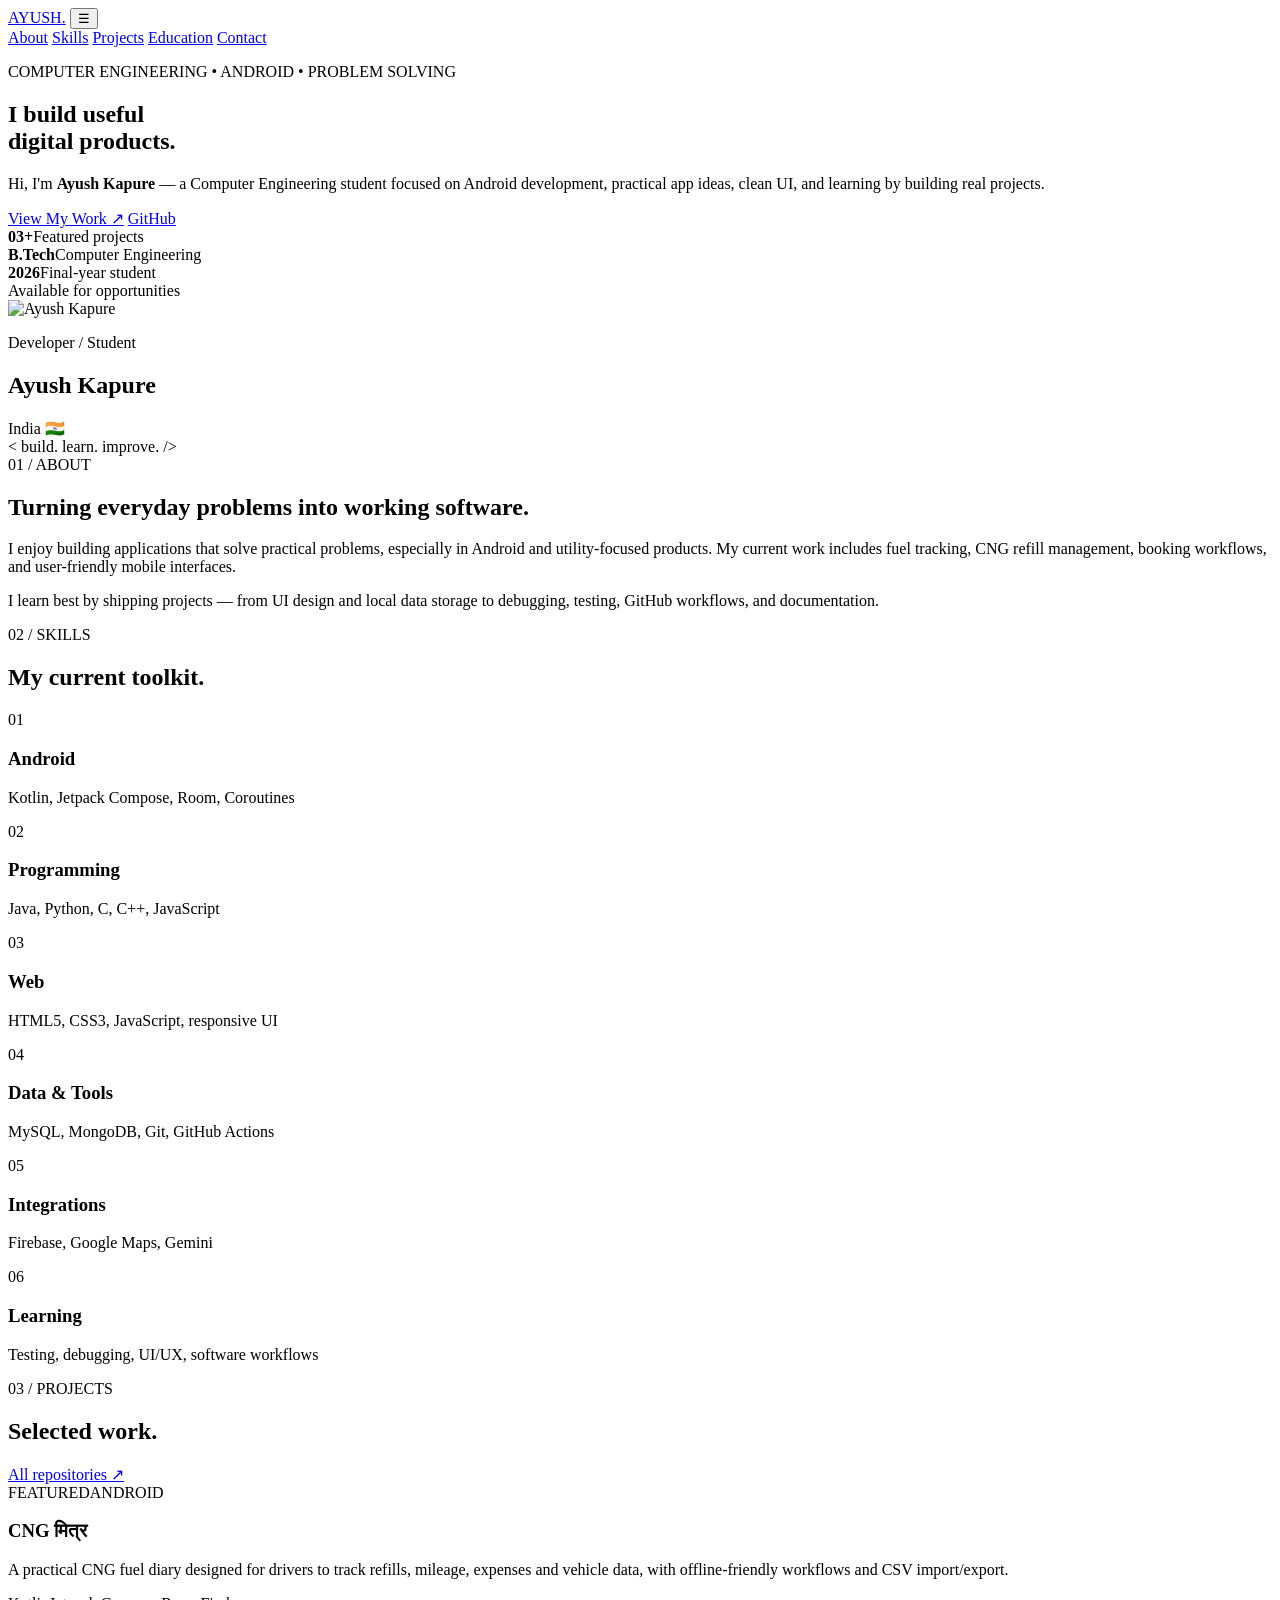
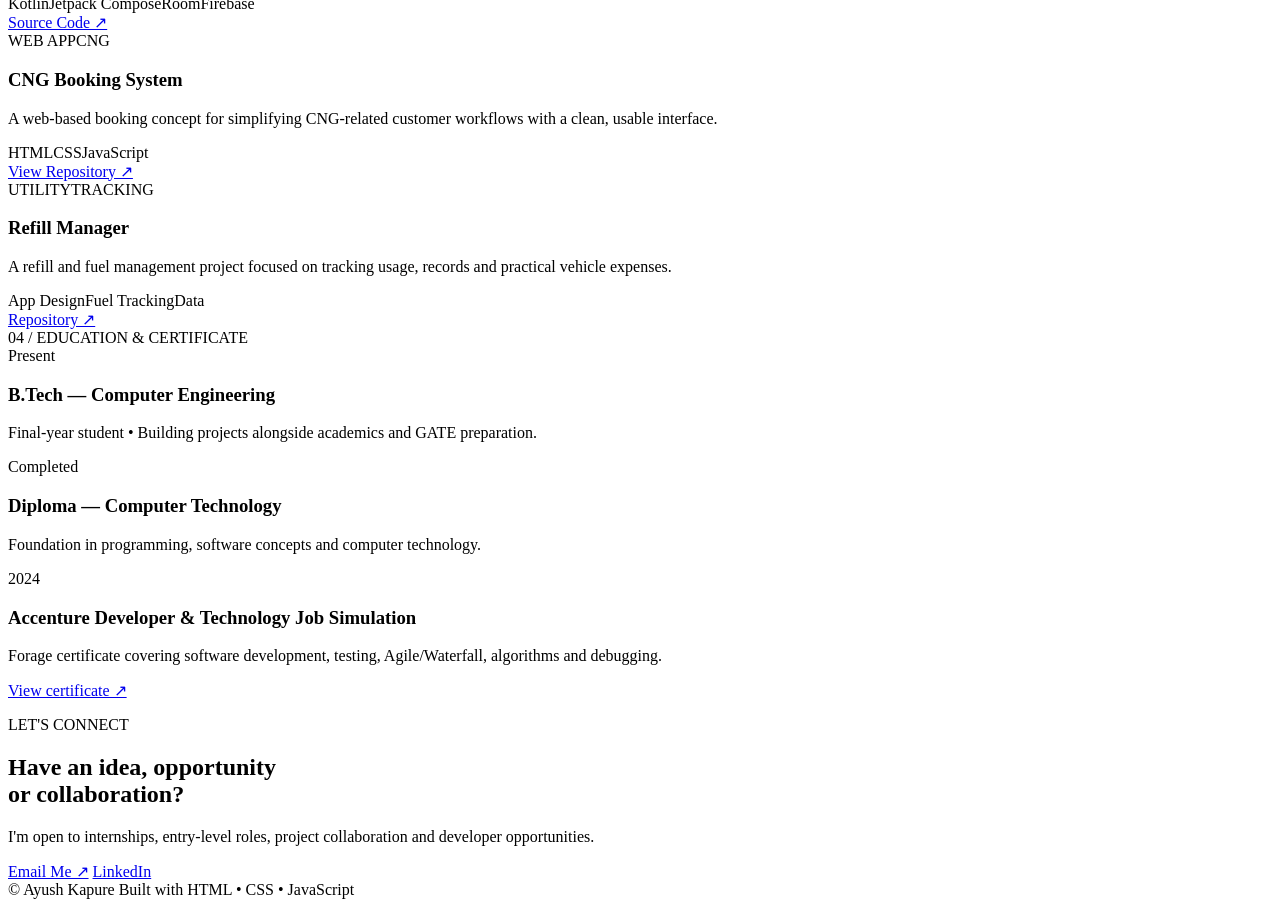
==== index.html @ d17dfb1e "Add portfolio homepage" ====
<!DOCTYPE html>
<html lang="en">
<head>
  <meta charset="UTF-8" />
  <meta name="viewport" content="width=device-width, initial-scale=1.0" />
  <meta name="description" content="Ayush Kapure — Computer Engineering student and Android developer building practical apps." />
  <title>Ayush Kapure | Developer Portfolio</title>
  <link rel="preconnect" href="https://fonts.googleapis.com">
  <link rel="preconnect" href="https://fonts.gstatic.com" crossorigin>
  <link href="https://fonts.googleapis.com/css2?family=Inter:wght@400;500;600;700;800&family=Space+Grotesk:wght@500;600;700&display=swap" rel="stylesheet">
  <link rel="stylesheet" href="style.css" />
</head>
<body>
  <div class="cursor-glow"></div>
  <div class="noise"></div>

  <header class="nav-wrap">
    <nav class="nav container">
      <a class="brand" href="#home">AYUSH<span>.</span></a>
      <button class="menu-btn" aria-label="Toggle menu">☰</button>
      <div class="nav-links">
        <a href="#about">About</a>
        <a href="#skills">Skills</a>
        <a href="#projects">Projects</a>
        <a href="#education">Education</a>
        <a href="#contact" class="nav-cta">Contact</a>
      </div>
    </nav>
  </header>

  <main>
    <section id="home" class="hero container">
      <div class="hero-copy reveal">
        <p class="eyebrow">COMPUTER ENGINEERING • ANDROID • PROBLEM SOLVING</p>
        <h1>I build useful<br><span>digital products.</span></h1>
        <p class="hero-text">
          Hi, I'm <strong>Ayush Kapure</strong> — a Computer Engineering student focused on Android development,
          practical app ideas, clean UI, and learning by building real projects.
        </p>
        <div class="hero-actions">
          <a href="#projects" class="btn primary">View My Work ↗</a>
          <a href="https://github.com/ayushkapure26" target="_blank" class="btn ghost">GitHub</a>
        </div>
        <div class="hero-stats">
          <div><strong>03+</strong><span>Featured projects</span></div>
          <div><strong>B.Tech</strong><span>Computer Engineering</span></div>
          <div><strong>2026</strong><span>Final-year student</span></div>
        </div>
      </div>

      <div class="hero-visual reveal">
        <div class="profile-card">
          <div class="profile-top">
            <span class="status-dot"></span>
            <span>Available for opportunities</span>
          </div>
          <div class="avatar-wrap">
            <img src="https://avatars.githubusercontent.com/u/113749854?v=4" alt="Ayush Kapure" />
          </div>
          <div class="profile-info">
            <p>Developer / Student</p>
            <h2>Ayush Kapure</h2>
            <span>India 🇮🇳</span>
          </div>
          <div class="code-chip">&lt; build. learn. improve. /&gt;</div>
        </div>
      </div>
    </section>

    <section id="about" class="section container">
      <div class="section-label reveal">01 / ABOUT</div>
      <div class="about-grid">
        <h2 class="section-title reveal">Turning everyday problems into <span>working software.</span></h2>
        <div class="about-copy reveal">
          <p>
            I enjoy building applications that solve practical problems, especially in Android and utility-focused products.
            My current work includes fuel tracking, CNG refill management, booking workflows, and user-friendly mobile interfaces.
          </p>
          <p>
            I learn best by shipping projects — from UI design and local data storage to debugging, testing, GitHub workflows,
            and documentation.
          </p>
        </div>
      </div>
    </section>

    <section id="skills" class="section container">
      <div class="section-label reveal">02 / SKILLS</div>
      <h2 class="section-title reveal">My current <span>toolkit.</span></h2>
      <div class="skill-grid">
        <article class="skill-card reveal"><span>01</span><h3>Android</h3><p>Kotlin, Jetpack Compose, Room, Coroutines</p></article>
        <article class="skill-card reveal"><span>02</span><h3>Programming</h3><p>Java, Python, C, C++, JavaScript</p></article>
        <article class="skill-card reveal"><span>03</span><h3>Web</h3><p>HTML5, CSS3, JavaScript, responsive UI</p></article>
        <article class="skill-card reveal"><span>04</span><h3>Data & Tools</h3><p>MySQL, MongoDB, Git, GitHub Actions</p></article>
        <article class="skill-card reveal"><span>05</span><h3>Integrations</h3><p>Firebase, Google Maps, Gemini</p></article>
        <article class="skill-card reveal"><span>06</span><h3>Learning</h3><p>Testing, debugging, UI/UX, software workflows</p></article>
      </div>
    </section>

    <section id="projects" class="section container">
      <div class="section-label reveal">03 / PROJECTS</div>
      <div class="projects-head">
        <h2 class="section-title reveal">Selected <span>work.</span></h2>
        <a href="https://github.com/ayushkapure26?tab=repositories" target="_blank" class="text-link reveal">All repositories ↗</a>
      </div>

      <div class="project-list">
        <article class="project-card featured reveal">
          <div class="project-meta"><span>FEATURED</span><span>ANDROID</span></div>
          <h3>CNG मित्र</h3>
          <p>
            A practical CNG fuel diary designed for drivers to track refills, mileage, expenses and vehicle data,
            with offline-friendly workflows and CSV import/export.
          </p>
          <div class="tags"><span>Kotlin</span><span>Jetpack Compose</span><span>Room</span><span>Firebase</span></div>
          <div class="project-links">
            <a href="https://github.com/ayushkapure26/Ayush_prmm" target="_blank">Source Code ↗</a>
          </div>
        </article>

        <article class="project-card reveal">
          <div class="project-meta"><span>WEB APP</span><span>CNG</span></div>
          <h3>CNG Booking System</h3>
          <p>A web-based booking concept for simplifying CNG-related customer workflows with a clean, usable interface.</p>
          <div class="tags"><span>HTML</span><span>CSS</span><span>JavaScript</span></div>
          <div class="project-links">
            <a href="https://github.com/ayushkapure26/ayushkapure80" target="_blank">View Repository ↗</a>
          </div>
        </article>

        <article class="project-card reveal">
          <div class="project-meta"><span>UTILITY</span><span>TRACKING</span></div>
          <h3>Refill Manager</h3>
          <p>A refill and fuel management project focused on tracking usage, records and practical vehicle expenses.</p>
          <div class="tags"><span>App Design</span><span>Fuel Tracking</span><span>Data</span></div>
          <div class="project-links">
            <a href="https://github.com/ayushkapure26/Refill_-Manager" target="_blank">Repository ↗</a>
          </div>
        </article>
      </div>
    </section>

    <section id="education" class="section container">
      <div class="section-label reveal">04 / EDUCATION & CERTIFICATE</div>
      <div class="timeline">
        <article class="timeline-item reveal">
          <span class="year">Present</span>
          <div><h3>B.Tech — Computer Engineering</h3><p>Final-year student • Building projects alongside academics and GATE preparation.</p></div>
        </article>
        <article class="timeline-item reveal">
          <span class="year">Completed</span>
          <div><h3>Diploma — Computer Technology</h3><p>Foundation in programming, software concepts and computer technology.</p></div>
        </article>
        <article class="timeline-item reveal">
          <span class="year">2024</span>
          <div>
            <h3>Accenture Developer & Technology Job Simulation</h3>
            <p>Forage certificate covering software development, testing, Agile/Waterfall, algorithms and debugging.</p>
            <a class="text-link" target="_blank" href="https://forage-uploads-prod.s3.amazonaws.com/completion-certificates/ovyvuqqNRQKBjNxbj/3xnZEj9kfpoQKW885_ovyvuqqNRQKBjNxbj_HwoRRiW2e4CwZcYFw_1732420745841_completion_certificate.pdf">View certificate ↗</a>
          </div>
        </article>
      </div>
    </section>

    <section id="contact" class="section container contact">
      <div class="contact-card reveal">
        <p class="eyebrow">LET'S CONNECT</p>
        <h2>Have an idea, opportunity<br>or collaboration?</h2>
        <p>I'm open to internships, entry-level roles, project collaboration and developer opportunities.</p>
        <div class="contact-actions">
          <a class="btn primary" href="mailto:ayushkapure26@gmail.com">Email Me ↗</a>
          <a class="btn ghost" href="https://www.linkedin.com/in/ayush-kapure-19152a281/" target="_blank">LinkedIn</a>
        </div>
      </div>
    </section>
  </main>

  <footer>
    <div class="container footer-inner">
      <span>© <span id="year"></span> Ayush Kapure</span>
      <span>Built with HTML • CSS • JavaScript</span>
    </div>
  </footer>

  <script src="script.js"></script>
</body>
</html>
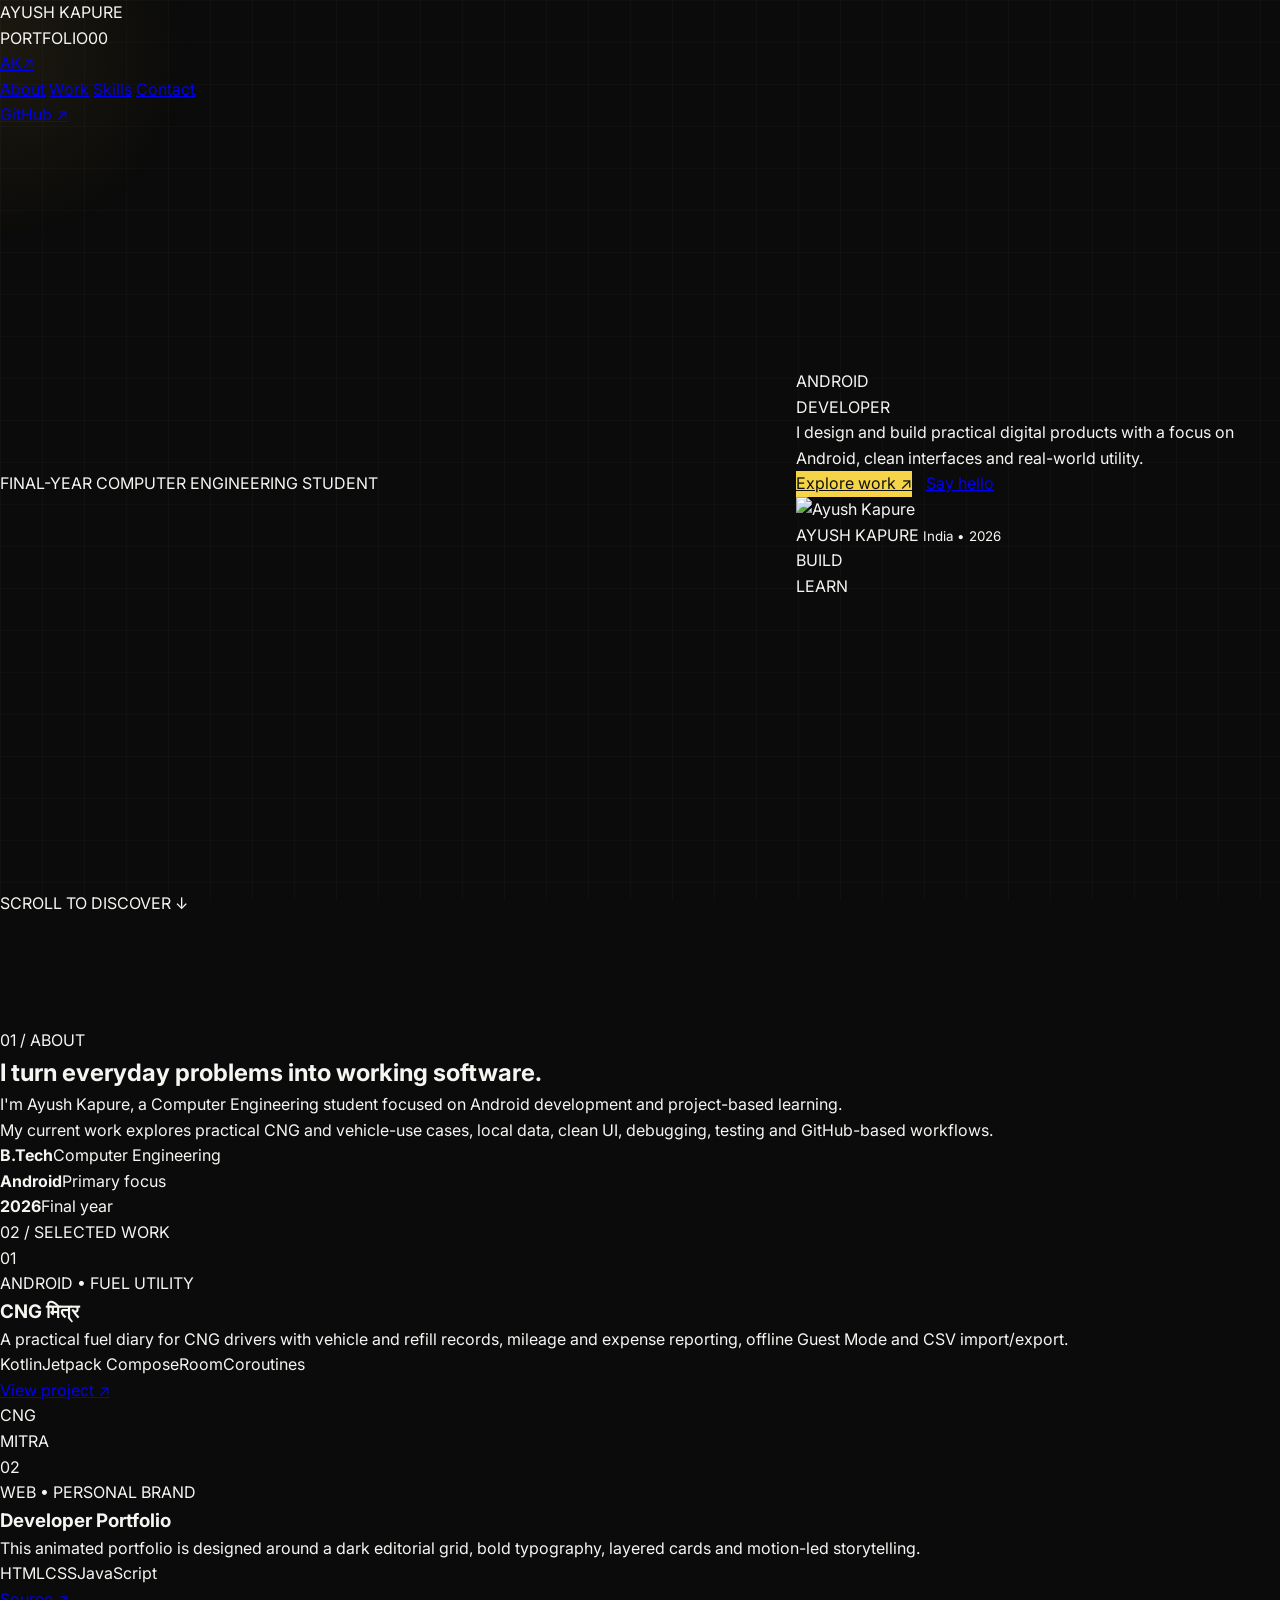
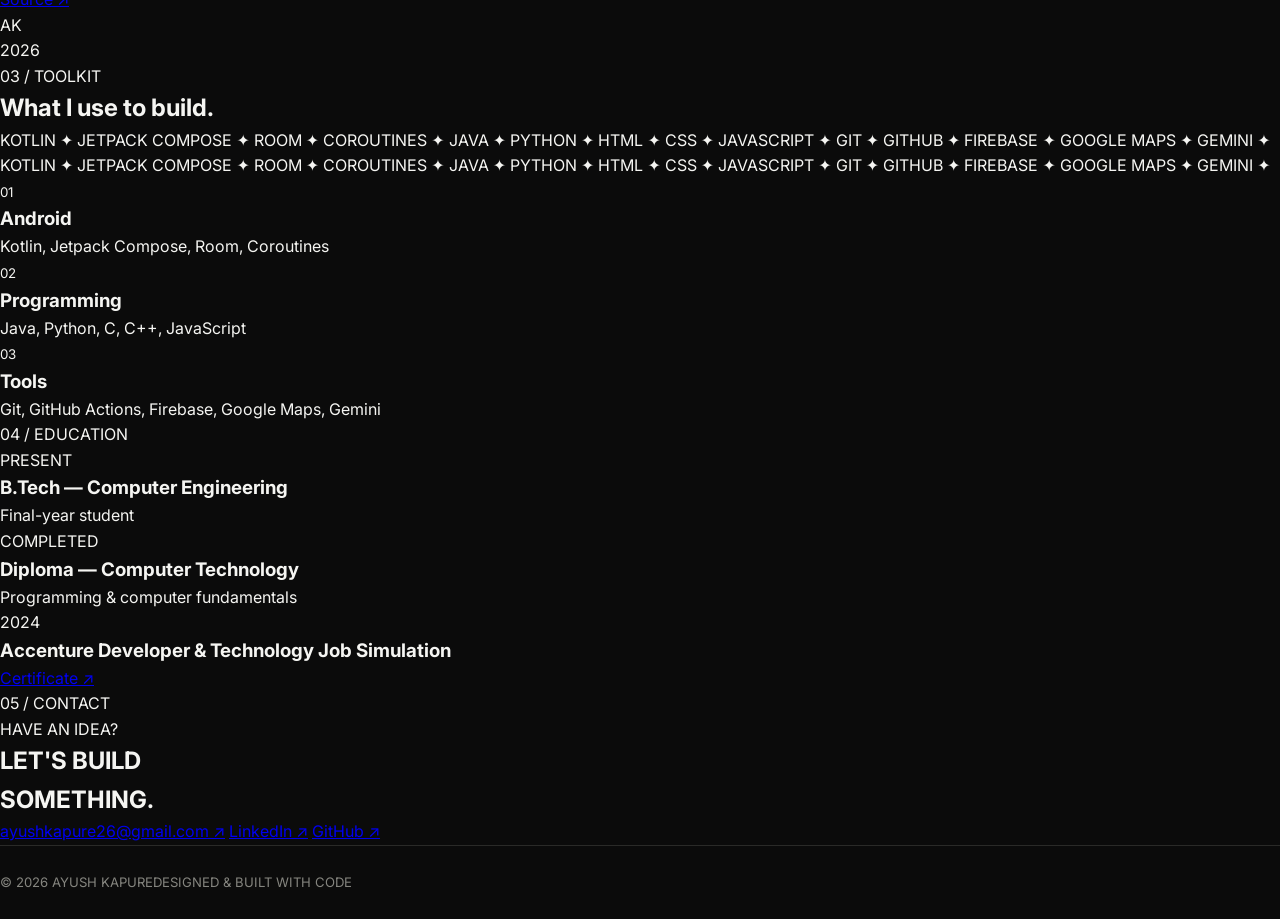
==== commit 3e1a57ae: "Upgrade portfolio to cinematic animated layout" ====
--- a/index.html
+++ b/index.html
@@ -3,185 +3,151 @@
 <head>
   <meta charset="UTF-8" />
   <meta name="viewport" content="width=device-width, initial-scale=1.0" />
-  <meta name="description" content="Ayush Kapure — Computer Engineering student and Android developer building practical apps." />
-  <title>Ayush Kapure | Developer Portfolio</title>
+  <meta name="description" content="Ayush Kapure — Computer Engineering student and Android developer portfolio." />
+  <title>Ayush Kapure — Developer Portfolio</title>
   <link rel="preconnect" href="https://fonts.googleapis.com">
   <link rel="preconnect" href="https://fonts.gstatic.com" crossorigin>
-  <link href="https://fonts.googleapis.com/css2?family=Inter:wght@400;500;600;700;800&family=Space+Grotesk:wght@500;600;700&display=swap" rel="stylesheet">
+  <link href="https://fonts.googleapis.com/css2?family=Inter:wght@400;500;600;700&family=Space+Grotesk:wght@500;600;700&display=swap" rel="stylesheet">
   <link rel="stylesheet" href="style.css" />
 </head>
 <body>
+  <div id="loader" class="loader">
+    <div class="loader-inner">
+      <p>AYUSH KAPURE</p>
+      <div class="loader-line"><span></span></div>
+      <div class="loader-bottom"><span>PORTFOLIO</span><span id="loadCount">00</span></div>
+    </div>
+  </div>
+
   <div class="cursor-glow"></div>
-  <div class="noise"></div>
+  <div class="grid-bg"></div>
 
-  <header class="nav-wrap">
-    <nav class="nav container">
-      <a class="brand" href="#home">AYUSH<span>.</span></a>
-      <button class="menu-btn" aria-label="Toggle menu">☰</button>
-      <div class="nav-links">
-        <a href="#about">About</a>
-        <a href="#skills">Skills</a>
-        <a href="#projects">Projects</a>
-        <a href="#education">Education</a>
-        <a href="#contact" class="nav-cta">Contact</a>
-      </div>
+  <header class="site-header">
+    <a class="logo" href="#home">AK<span>↗</span></a>
+    <nav>
+      <a href="#about">About</a>
+      <a href="#projects">Work</a>
+      <a href="#skills">Skills</a>
+      <a href="#contact">Contact</a>
     </nav>
+    <a class="tiny-link" href="https://github.com/ayushkapure26" target="_blank">GitHub ↗</a>
   </header>
 
   <main>
-    <section id="home" class="hero container">
-      <div class="hero-copy reveal">
-        <p class="eyebrow">COMPUTER ENGINEERING • ANDROID • PROBLEM SOLVING</p>
-        <h1>I build useful<br><span>digital products.</span></h1>
-        <p class="hero-text">
-          Hi, I'm <strong>Ayush Kapure</strong> — a Computer Engineering student focused on Android development,
-          practical app ideas, clean UI, and learning by building real projects.
-        </p>
-        <div class="hero-actions">
-          <a href="#projects" class="btn primary">View My Work ↗</a>
-          <a href="https://github.com/ayushkapure26" target="_blank" class="btn ghost">GitHub</a>
+    <section id="home" class="hero section-shell">
+      <div class="hero-kicker reveal">FINAL-YEAR COMPUTER ENGINEERING STUDENT</div>
+      <div class="hero-grid">
+        <div class="hero-copy">
+          <div class="hero-line reveal"><span>ANDROID</span></div>
+          <div class="hero-line outline reveal"><span>DEVELOPER</span></div>
+          <p class="hero-description reveal">I design and build practical digital products with a focus on Android, clean interfaces and real-world utility.</p>
+          <div class="hero-actions reveal">
+            <a href="#projects" class="pill primary">Explore work ↗</a>
+            <a href="mailto:ayushkapure26@gmail.com" class="pill">Say hello</a>
+          </div>
         </div>
-        <div class="hero-stats">
-          <div><strong>03+</strong><span>Featured projects</span></div>
-          <div><strong>B.Tech</strong><span>Computer Engineering</span></div>
-          <div><strong>2026</strong><span>Final-year student</span></div>
+
+        <div class="portrait-stage reveal">
+          <div class="photo-card">
+            <div class="photo-tape"></div>
+            <img src="https://avatars.githubusercontent.com/u/113749854?v=4" alt="Ayush Kapure" />
+            <div class="photo-caption">
+              <span>AYUSH KAPURE</span>
+              <small>India • 2026</small>
+            </div>
+          </div>
+          <div class="orbit-tag one">BUILD</div>
+          <div class="orbit-tag two">LEARN</div>
         </div>
       </div>
+      <div class="scroll-note">SCROLL TO DISCOVER ↓</div>
+    </section>
 
-      <div class="hero-visual reveal">
-        <div class="profile-card">
-          <div class="profile-top">
-            <span class="status-dot"></span>
-            <span>Available for opportunities</span>
+    <section id="about" class="section-shell section-block">
+      <div class="section-index reveal">01 / ABOUT</div>
+      <div class="split">
+        <h2 class="display-title reveal">I turn <span>everyday problems</span> into working software.</h2>
+        <div class="body-copy reveal">
+          <p>I'm Ayush Kapure, a Computer Engineering student focused on Android development and project-based learning.</p>
+          <p>My current work explores practical CNG and vehicle-use cases, local data, clean UI, debugging, testing and GitHub-based workflows.</p>
+          <div class="mini-stats">
+            <div><b>B.Tech</b><span>Computer Engineering</span></div>
+            <div><b>Android</b><span>Primary focus</span></div>
+            <div><b>2026</b><span>Final year</span></div>
           </div>
-          <div class="avatar-wrap">
-            <img src="https://avatars.githubusercontent.com/u/113749854?v=4" alt="Ayush Kapure" />
-          </div>
-          <div class="profile-info">
-            <p>Developer / Student</p>
-            <h2>Ayush Kapure</h2>
-            <span>India 🇮🇳</span>
-          </div>
-          <div class="code-chip">&lt; build. learn. improve. /&gt;</div>
         </div>
       </div>
     </section>
 
-    <section id="about" class="section container">
-      <div class="section-label reveal">01 / ABOUT</div>
-      <div class="about-grid">
-        <h2 class="section-title reveal">Turning everyday problems into <span>working software.</span></h2>
-        <div class="about-copy reveal">
-          <p>
-            I enjoy building applications that solve practical problems, especially in Android and utility-focused products.
-            My current work includes fuel tracking, CNG refill management, booking workflows, and user-friendly mobile interfaces.
-          </p>
-          <p>
-            I learn best by shipping projects — from UI design and local data storage to debugging, testing, GitHub workflows,
-            and documentation.
-          </p>
-        </div>
-      </div>
-    </section>
-
-    <section id="skills" class="section container">
-      <div class="section-label reveal">02 / SKILLS</div>
-      <h2 class="section-title reveal">My current <span>toolkit.</span></h2>
-      <div class="skill-grid">
-        <article class="skill-card reveal"><span>01</span><h3>Android</h3><p>Kotlin, Jetpack Compose, Room, Coroutines</p></article>
-        <article class="skill-card reveal"><span>02</span><h3>Programming</h3><p>Java, Python, C, C++, JavaScript</p></article>
-        <article class="skill-card reveal"><span>03</span><h3>Web</h3><p>HTML5, CSS3, JavaScript, responsive UI</p></article>
-        <article class="skill-card reveal"><span>04</span><h3>Data & Tools</h3><p>MySQL, MongoDB, Git, GitHub Actions</p></article>
-        <article class="skill-card reveal"><span>05</span><h3>Integrations</h3><p>Firebase, Google Maps, Gemini</p></article>
-        <article class="skill-card reveal"><span>06</span><h3>Learning</h3><p>Testing, debugging, UI/UX, software workflows</p></article>
-      </div>
-    </section>
-
-    <section id="projects" class="section container">
-      <div class="section-label reveal">03 / PROJECTS</div>
-      <div class="projects-head">
-        <h2 class="section-title reveal">Selected <span>work.</span></h2>
-        <a href="https://github.com/ayushkapure26?tab=repositories" target="_blank" class="text-link reveal">All repositories ↗</a>
-      </div>
-
-      <div class="project-list">
-        <article class="project-card featured reveal">
-          <div class="project-meta"><span>FEATURED</span><span>ANDROID</span></div>
-          <h3>CNG मित्र</h3>
-          <p>
-            A practical CNG fuel diary designed for drivers to track refills, mileage, expenses and vehicle data,
-            with offline-friendly workflows and CSV import/export.
-          </p>
-          <div class="tags"><span>Kotlin</span><span>Jetpack Compose</span><span>Room</span><span>Firebase</span></div>
-          <div class="project-links">
-            <a href="https://github.com/ayushkapure26/Ayush_prmm" target="_blank">Source Code ↗</a>
+    <section id="projects" class="section-shell section-block">
+      <div class="section-index reveal">02 / SELECTED WORK</div>
+      <div class="project-stack">
+        <article class="project-panel featured reveal">
+          <div class="project-no">01</div>
+          <div class="project-content">
+            <p class="project-type">ANDROID • FUEL UTILITY</p>
+            <h3>CNG मित्र</h3>
+            <p>A practical fuel diary for CNG drivers with vehicle and refill records, mileage and expense reporting, offline Guest Mode and CSV import/export.</p>
+            <div class="tag-row"><span>Kotlin</span><span>Jetpack Compose</span><span>Room</span><span>Coroutines</span></div>
+            <a href="https://github.com/ayushkapure26/Ayush_prmm" target="_blank">View project ↗</a>
           </div>
+          <div class="project-mark">CNG<br>MITRA</div>
         </article>
 
-        <article class="project-card reveal">
-          <div class="project-meta"><span>WEB APP</span><span>CNG</span></div>
-          <h3>CNG Booking System</h3>
-          <p>A web-based booking concept for simplifying CNG-related customer workflows with a clean, usable interface.</p>
-          <div class="tags"><span>HTML</span><span>CSS</span><span>JavaScript</span></div>
-          <div class="project-links">
-            <a href="https://github.com/ayushkapure26/ayushkapure80" target="_blank">View Repository ↗</a>
+        <article class="project-panel reveal">
+          <div class="project-no">02</div>
+          <div class="project-content">
+            <p class="project-type">WEB • PERSONAL BRAND</p>
+            <h3>Developer Portfolio</h3>
+            <p>This animated portfolio is designed around a dark editorial grid, bold typography, layered cards and motion-led storytelling.</p>
+            <div class="tag-row"><span>HTML</span><span>CSS</span><span>JavaScript</span></div>
+            <a href="https://github.com/ayushkapure26/ayush-portfolio" target="_blank">Source ↗</a>
           </div>
-        </article>
-
-        <article class="project-card reveal">
-          <div class="project-meta"><span>UTILITY</span><span>TRACKING</span></div>
-          <h3>Refill Manager</h3>
-          <p>A refill and fuel management project focused on tracking usage, records and practical vehicle expenses.</p>
-          <div class="tags"><span>App Design</span><span>Fuel Tracking</span><span>Data</span></div>
-          <div class="project-links">
-            <a href="https://github.com/ayushkapure26/Refill_-Manager" target="_blank">Repository ↗</a>
-          </div>
+          <div class="project-mark">AK<br>2026</div>
         </article>
       </div>
     </section>
 
-    <section id="education" class="section container">
-      <div class="section-label reveal">04 / EDUCATION & CERTIFICATE</div>
-      <div class="timeline">
-        <article class="timeline-item reveal">
-          <span class="year">Present</span>
-          <div><h3>B.Tech — Computer Engineering</h3><p>Final-year student • Building projects alongside academics and GATE preparation.</p></div>
-        </article>
-        <article class="timeline-item reveal">
-          <span class="year">Completed</span>
-          <div><h3>Diploma — Computer Technology</h3><p>Foundation in programming, software concepts and computer technology.</p></div>
-        </article>
-        <article class="timeline-item reveal">
-          <span class="year">2024</span>
-          <div>
-            <h3>Accenture Developer & Technology Job Simulation</h3>
-            <p>Forage certificate covering software development, testing, Agile/Waterfall, algorithms and debugging.</p>
-            <a class="text-link" target="_blank" href="https://forage-uploads-prod.s3.amazonaws.com/completion-certificates/ovyvuqqNRQKBjNxbj/3xnZEj9kfpoQKW885_ovyvuqqNRQKBjNxbj_HwoRRiW2e4CwZcYFw_1732420745841_completion_certificate.pdf">View certificate ↗</a>
-          </div>
-        </article>
+    <section id="skills" class="section-shell section-block">
+      <div class="section-index reveal">03 / TOOLKIT</div>
+      <h2 class="display-title reveal">What I use to <span>build.</span></h2>
+      <div class="skill-marquee reveal">
+        <div class="marquee-track">
+          <span>KOTLIN ✦ JETPACK COMPOSE ✦ ROOM ✦ COROUTINES ✦ JAVA ✦ PYTHON ✦ HTML ✦ CSS ✦ JAVASCRIPT ✦ GIT ✦ GITHUB ✦ FIREBASE ✦ GOOGLE MAPS ✦ GEMINI ✦</span>
+          <span>KOTLIN ✦ JETPACK COMPOSE ✦ ROOM ✦ COROUTINES ✦ JAVA ✦ PYTHON ✦ HTML ✦ CSS ✦ JAVASCRIPT ✦ GIT ✦ GITHUB ✦ FIREBASE ✦ GOOGLE MAPS ✦ GEMINI ✦</span>
+        </div>
+      </div>
+      <div class="skill-cards">
+        <article class="reveal"><small>01</small><h3>Android</h3><p>Kotlin, Jetpack Compose, Room, Coroutines</p></article>
+        <article class="reveal"><small>02</small><h3>Programming</h3><p>Java, Python, C, C++, JavaScript</p></article>
+        <article class="reveal"><small>03</small><h3>Tools</h3><p>Git, GitHub Actions, Firebase, Google Maps, Gemini</p></article>
       </div>
     </section>
 
-    <section id="contact" class="section container contact">
-      <div class="contact-card reveal">
-        <p class="eyebrow">LET'S CONNECT</p>
-        <h2>Have an idea, opportunity<br>or collaboration?</h2>
-        <p>I'm open to internships, entry-level roles, project collaboration and developer opportunities.</p>
-        <div class="contact-actions">
-          <a class="btn primary" href="mailto:ayushkapure26@gmail.com">Email Me ↗</a>
-          <a class="btn ghost" href="https://www.linkedin.com/in/ayush-kapure-19152a281/" target="_blank">LinkedIn</a>
-        </div>
+    <section class="section-shell section-block">
+      <div class="section-index reveal">04 / EDUCATION</div>
+      <div class="education-list">
+        <div class="edu-row reveal"><span>PRESENT</span><h3>B.Tech — Computer Engineering</h3><p>Final-year student</p></div>
+        <div class="edu-row reveal"><span>COMPLETED</span><h3>Diploma — Computer Technology</h3><p>Programming & computer fundamentals</p></div>
+        <div class="edu-row reveal"><span>2024</span><h3>Accenture Developer & Technology Job Simulation</h3><a target="_blank" href="https://forage-uploads-prod.s3.amazonaws.com/completion-certificates/ovyvuqqNRQKBjNxbj/3xnZEj9kfpoQKW885_ovyvuqqNRQKBjNxbj_HwoRRiW2e4CwZcYFw_1732420745841_completion_certificate.pdf">Certificate ↗</a></div>
+      </div>
+    </section>
+
+    <section id="contact" class="contact-section section-shell">
+      <p class="section-index reveal">05 / CONTACT</p>
+      <div class="contact-big reveal">
+        <p>HAVE AN IDEA?</p>
+        <h2>LET'S <span>BUILD</span><br>SOMETHING.</h2>
+      </div>
+      <div class="contact-bottom reveal">
+        <a href="mailto:ayushkapure26@gmail.com">ayushkapure26@gmail.com ↗</a>
+        <a href="https://www.linkedin.com/in/ayush-kapure-19152a281/" target="_blank">LinkedIn ↗</a>
+        <a href="https://github.com/ayushkapure26" target="_blank">GitHub ↗</a>
       </div>
     </section>
   </main>
 
-  <footer>
-    <div class="container footer-inner">
-      <span>© <span id="year"></span> Ayush Kapure</span>
-      <span>Built with HTML • CSS • JavaScript</span>
-    </div>
-  </footer>
-
+  <footer class="section-shell"><span>© <span id="year"></span> AYUSH KAPURE</span><span>DESIGNED & BUILT WITH CODE</span></footer>
   <script src="script.js"></script>
 </body>
 </html>
--- a/style.css
+++ b/style.css
@@ -0,0 +1,45 @@
+*{box-sizing:border-box;margin:0;padding:0}
+:root{
+  --bg:#0b0b0b;--panel:#111;--panel2:#161616;--text:#f5f5f2;--muted:#a8a8a3;
+  --line:#2a2a28;--accent:#f5d547;--accent2:#fff08c;
+}
+html{scroll-behavior:smooth}
+body{font-family:Inter,system-ui,sans-serif;background:var(--bg);color:var(--text);line-height:1.6;overflow-x:hidden}
+body:before{content:"";position:fixed;inset:0;background-image:linear-gradient(rgba(255,255,255,.025) 1px,transparent 1px),linear-gradient(90deg,rgba(255,255,255,.025) 1px,transparent 1px);background-size:42px 42px;pointer-events:none;z-index:-2}
+.noise{position:fixed;inset:0;pointer-events:none;opacity:.04;z-index:30;background-image:url("data:image/svg+xml,%3Csvg viewBox='0 0 180 180' xmlns='http://www.w3.org/2000/svg'%3E%3Cfilter id='n'%3E%3CfeTurbulence type='fractalNoise' baseFrequency='.8' numOctaves='4' stitchTiles='stitch'/%3E%3C/filter%3E%3Crect width='100%25' height='100%25' filter='url(%23n)' opacity='.55'/%3E%3C/svg%3E")}
+.container{width:min(1160px,calc(100% - 40px));margin:auto}
+.nav-wrap{position:fixed;top:0;left:0;right:0;z-index:20;background:rgba(11,11,11,.75);backdrop-filter:blur(14px);border-bottom:1px solid rgba(255,255,255,.06)}
+.nav{height:76px;display:flex;align-items:center;justify-content:space-between}
+.brand{font-family:"Space Grotesk",sans-serif;color:#fff;text-decoration:none;font-weight:800;font-size:1.35rem;letter-spacing:.08em}.brand span{color:var(--accent)}
+.nav-links{display:flex;align-items:center;gap:28px}.nav-links a{color:#c7c7c2;text-decoration:none;font-size:.93rem;transition:.2s}.nav-links a:hover{color:#fff}
+.nav-cta{border:1px solid var(--line);padding:10px 16px;border-radius:999px}.menu-btn{display:none;background:none;border:0;color:#fff;font-size:1.5rem}
+.hero{min-height:100vh;padding-top:130px;display:grid;grid-template-columns:1.2fr .8fr;gap:70px;align-items:center}
+.eyebrow{font-size:.74rem;letter-spacing:.18em;color:var(--accent);font-weight:700;margin-bottom:20px}
+h1,.section-title,.contact h2{font-family:"Space Grotesk",sans-serif;line-height:.95;letter-spacing:-.05em}
+h1{font-size:clamp(3.8rem,8vw,7.2rem);font-weight:700} h1 span,.section-title span{color:var(--accent)}
+.hero-text{max-width:670px;color:var(--muted);font-size:1.08rem;margin:30px 0}.hero-text strong{color:#fff}
+.hero-actions,.contact-actions{display:flex;gap:14px;flex-wrap:wrap}.btn{display:inline-flex;align-items:center;justify-content:center;padding:13px 20px;border-radius:12px;text-decoration:none;font-weight:700;font-size:.92rem;transition:.25s}.primary{background:var(--accent);color:#111}.primary:hover{transform:translateY(-2px);background:var(--accent2)}.ghost{border:1px solid var(--line);color:#fff;background:#111}.ghost:hover{border-color:#555}
+.hero-stats{display:flex;gap:38px;margin-top:54px;padding-top:28px;border-top:1px solid var(--line)}.hero-stats div{display:flex;flex-direction:column}.hero-stats strong{font-family:"Space Grotesk";font-size:1.5rem}.hero-stats span{font-size:.77rem;color:var(--muted)}
+.hero-visual{display:flex;justify-content:center}.profile-card{width:min(390px,100%);background:linear-gradient(145deg,#151515,#0f0f0f);border:1px solid #2a2a28;border-radius:30px;padding:18px;box-shadow:0 30px 80px rgba(0,0,0,.45);transform:rotate(2deg)}
+.profile-top{display:flex;align-items:center;gap:8px;color:#bdbdb7;font-size:.76rem;padding:5px 4px 16px}.status-dot{width:8px;height:8px;border-radius:50%;background:#69e37b;box-shadow:0 0 12px #69e37b}
+.avatar-wrap{border-radius:22px;overflow:hidden;aspect-ratio:1/1;background:#222}.avatar-wrap img{width:100%;height:100%;object-fit:cover;filter:grayscale(100%) contrast(1.04)}
+.profile-info{padding:20px 4px 14px}.profile-info p{font-size:.76rem;color:var(--accent);text-transform:uppercase;letter-spacing:.14em}.profile-info h2{font:700 2rem "Space Grotesk";margin:5px 0}.profile-info span{color:var(--muted)}
+.code-chip{background:#0a0a0a;border:1px solid #262626;border-radius:14px;padding:14px;color:#d2d2ca;font-family:monospace;font-size:.82rem}
+.section{padding:120px 0}.section-label{font-size:.75rem;color:var(--muted);letter-spacing:.16em;padding-bottom:18px;border-bottom:1px solid var(--line);margin-bottom:44px}
+.about-grid{display:grid;grid-template-columns:1.1fr .9fr;gap:80px}.section-title{font-size:clamp(2.7rem,5vw,5.2rem);max-width:850px}.about-copy{font-size:1.07rem;color:var(--muted)}.about-copy p+p{margin-top:24px}
+.skill-grid{display:grid;grid-template-columns:repeat(3,1fr);gap:16px;margin-top:46px}.skill-card{background:var(--panel);border:1px solid var(--line);border-radius:20px;padding:28px;min-height:190px;transition:.25s}.skill-card:hover{transform:translateY(-5px);border-color:#50504d}.skill-card span{font-size:.72rem;color:var(--accent)}.skill-card h3{font:700 1.45rem "Space Grotesk";margin:34px 0 8px}.skill-card p{color:var(--muted);font-size:.92rem}
+.projects-head{display:flex;align-items:flex-end;justify-content:space-between;gap:20px}.text-link{color:var(--accent);text-decoration:none;font-weight:700;font-size:.92rem}
+.project-list{display:grid;grid-template-columns:repeat(2,1fr);gap:18px;margin-top:50px}.project-card{background:var(--panel);border:1px solid var(--line);padding:34px;border-radius:24px;min-height:300px;display:flex;flex-direction:column}.project-card.featured{grid-column:1/-1;background:linear-gradient(135deg,#171717,#111)}.project-meta{display:flex;gap:10px;font-size:.67rem;color:var(--accent);letter-spacing:.12em}.project-card h3{font:700 clamp(2rem,4vw,3.4rem) "Space Grotesk";margin:38px 0 16px}.project-card p{color:var(--muted);max-width:760px}.tags{display:flex;flex-wrap:wrap;gap:8px;margin:24px 0}.tags span{border:1px solid #333;border-radius:999px;padding:7px 11px;color:#c9c9c4;font-size:.74rem}.project-links{margin-top:auto}.project-links a{color:#fff;text-decoration:none;font-weight:700}
+.timeline{margin-top:28px}.timeline-item{display:grid;grid-template-columns:180px 1fr;gap:30px;padding:32px 0;border-bottom:1px solid var(--line)}.timeline-item .year{color:var(--accent);font-size:.78rem;text-transform:uppercase;letter-spacing:.12em}.timeline-item h3{font:700 1.45rem "Space Grotesk";margin-bottom:6px}.timeline-item p{color:var(--muted);max-width:780px;margin-bottom:8px}
+.contact-card{border:1px solid var(--line);border-radius:28px;padding:clamp(32px,6vw,70px);background:radial-gradient(circle at 90% 10%,rgba(245,213,71,.13),transparent 30%),var(--panel)}.contact h2{font-size:clamp(2.8rem,6vw,5.5rem);margin-bottom:24px}.contact p:not(.eyebrow){color:var(--muted);max-width:650px;margin-bottom:30px}
+footer{border-top:1px solid var(--line);padding:26px 0;color:#85857f;font-size:.82rem}.footer-inner{display:flex;justify-content:space-between;gap:20px}
+.reveal{opacity:0;transform:translateY(24px);transition:opacity .7s ease,transform .7s ease}.reveal.visible{opacity:1;transform:none}
+.cursor-glow{position:fixed;width:420px;height:420px;border-radius:50%;background:radial-gradient(circle,rgba(245,213,71,.07),transparent 65%);pointer-events:none;z-index:-1;transform:translate(-50%,-50%)}
+@media(max-width:900px){
+  .nav-links{position:absolute;top:76px;left:20px;right:20px;display:none;flex-direction:column;align-items:stretch;background:#121212;border:1px solid #2a2a2a;padding:18px;border-radius:18px}.nav-links.open{display:flex}.menu-btn{display:block}
+  .hero{grid-template-columns:1fr;padding-top:130px;padding-bottom:80px}.hero-visual{order:-1}.profile-card{max-width:310px}
+  .about-grid{grid-template-columns:1fr;gap:32px}.skill-grid{grid-template-columns:1fr 1fr}.project-list{grid-template-columns:1fr}.project-card.featured{grid-column:auto}
+}
+@media(max-width:600px){
+  .container{width:min(100% - 26px,1160px)} h1{font-size:3.55rem}.section{padding:88px 0}.skill-grid{grid-template-columns:1fr}.timeline-item{grid-template-columns:1fr;gap:10px}.hero-stats{gap:20px;justify-content:space-between}.hero-stats span{font-size:.67rem}.footer-inner{flex-direction:column}
+}
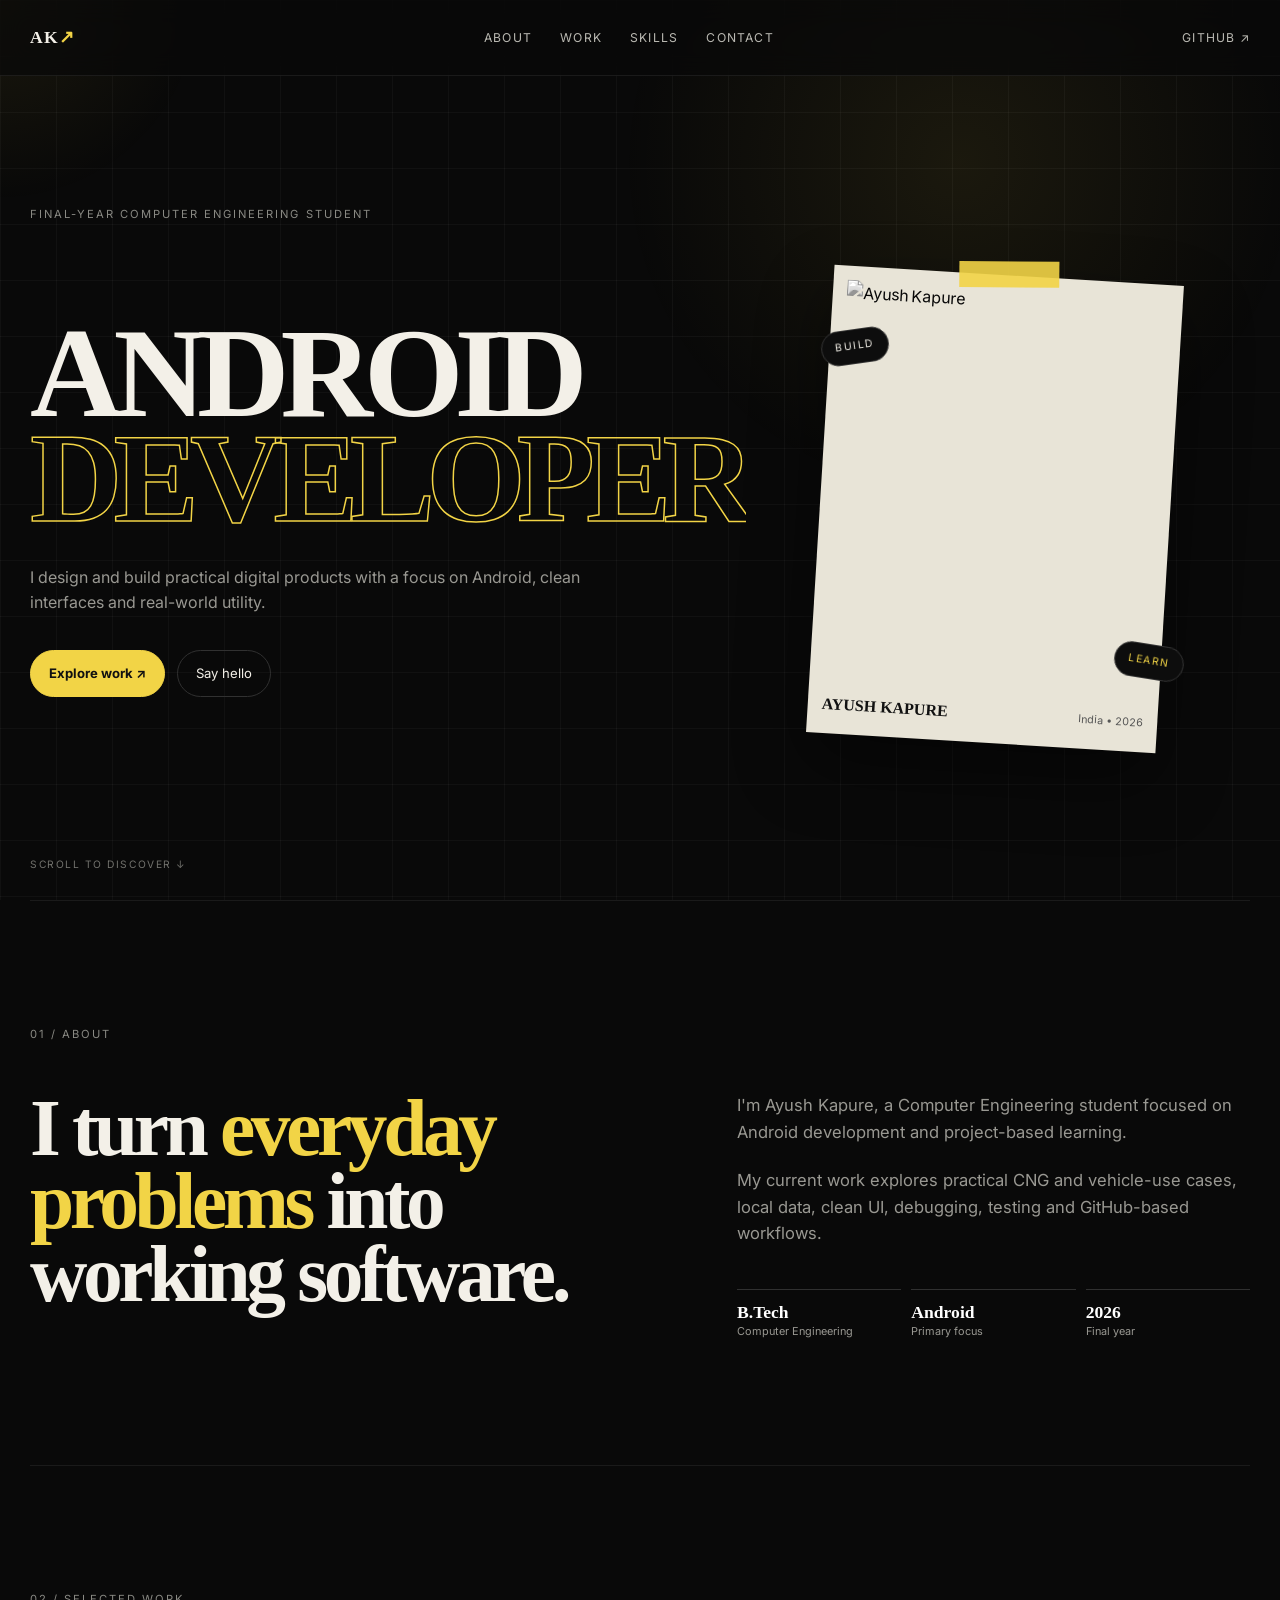
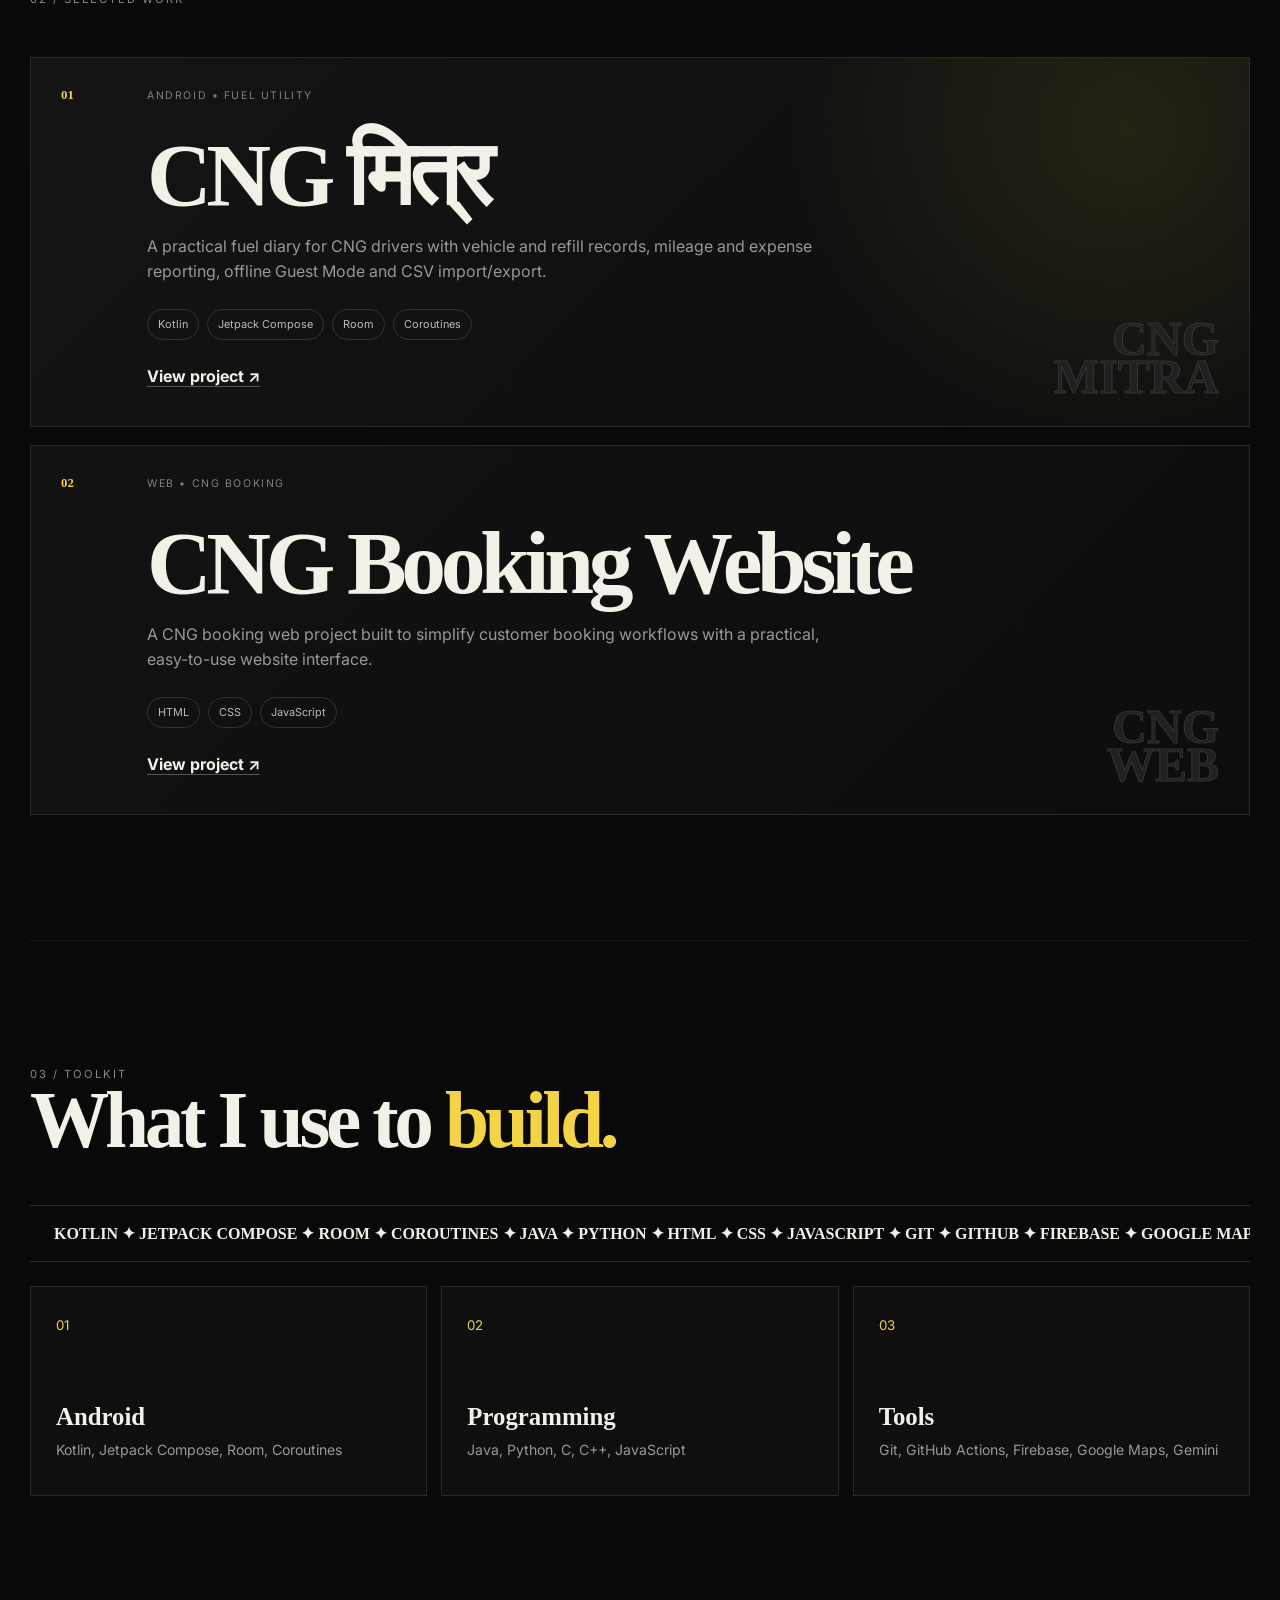
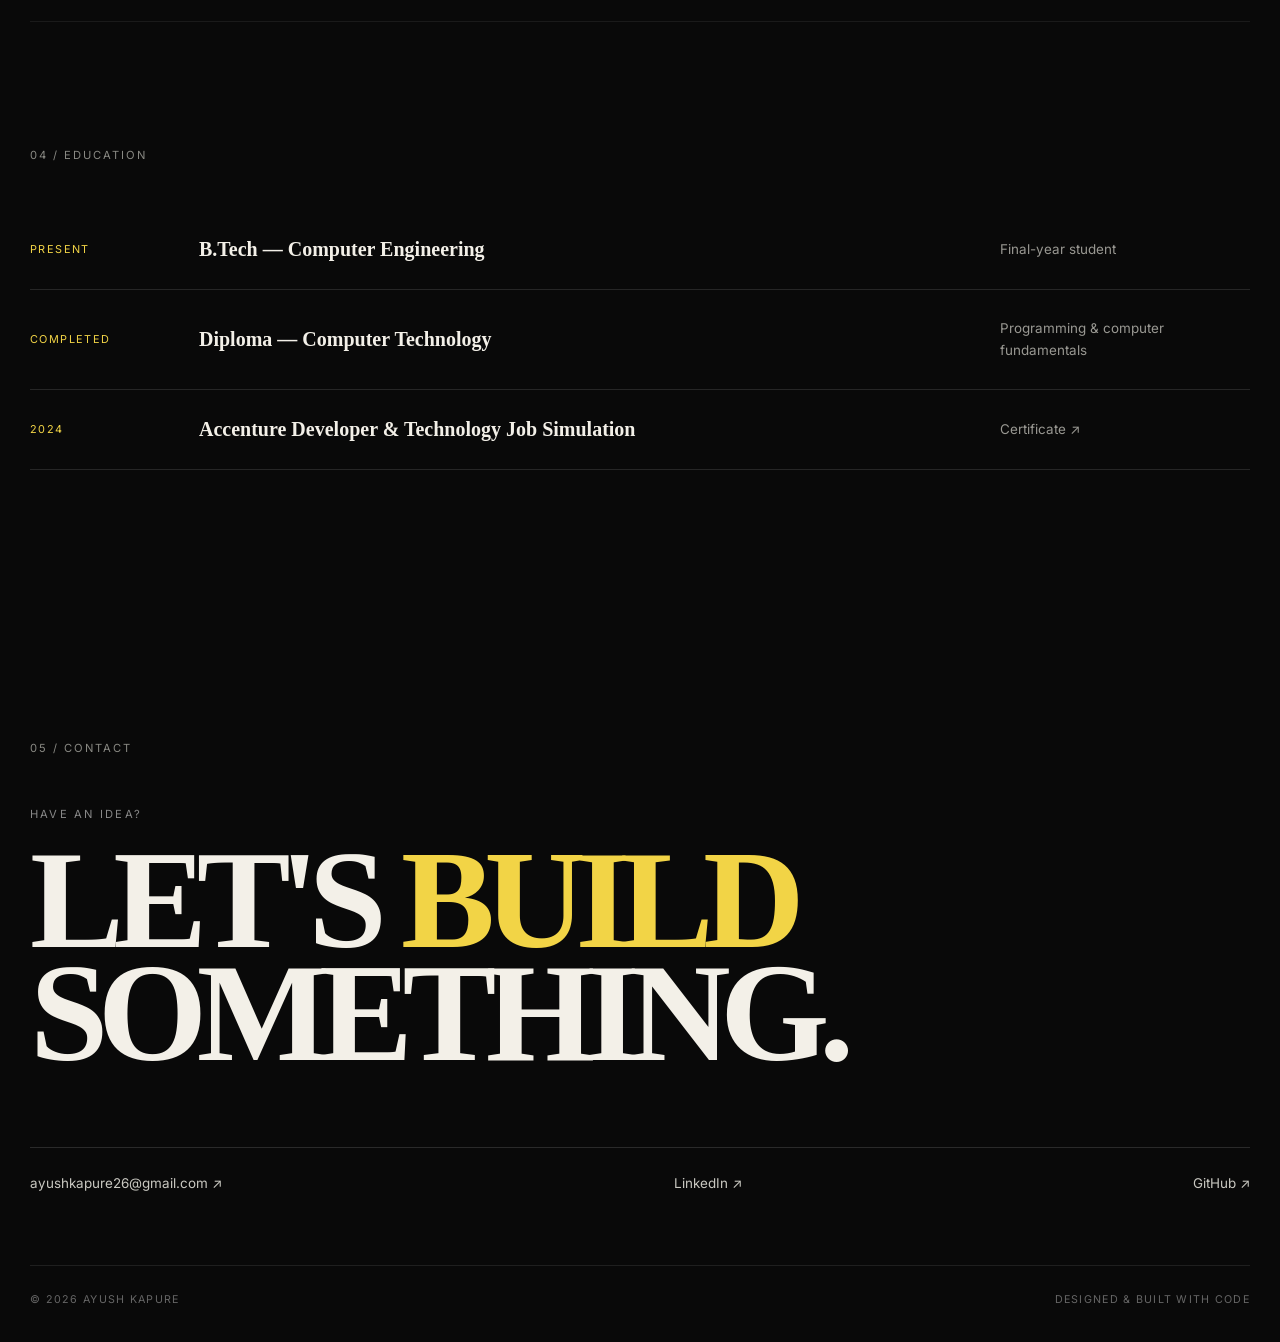
==== commit af8a8009: "Replace portfolio self-reference with CNG booking website project" ====
--- a/index.html
+++ b/index.html
@@ -11,143 +11,19 @@
   <link rel="stylesheet" href="style.css" />
 </head>
 <body>
-  <div id="loader" class="loader">
-    <div class="loader-inner">
-      <p>AYUSH KAPURE</p>
-      <div class="loader-line"><span></span></div>
-      <div class="loader-bottom"><span>PORTFOLIO</span><span id="loadCount">00</span></div>
-    </div>
-  </div>
-
-  <div class="cursor-glow"></div>
-  <div class="grid-bg"></div>
-
-  <header class="site-header">
-    <a class="logo" href="#home">AK<span>↗</span></a>
-    <nav>
-      <a href="#about">About</a>
-      <a href="#projects">Work</a>
-      <a href="#skills">Skills</a>
-      <a href="#contact">Contact</a>
-    </nav>
-    <a class="tiny-link" href="https://github.com/ayushkapure26" target="_blank">GitHub ↗</a>
-  </header>
-
+  <div id="loader" class="loader"><div class="loader-inner"><p>AYUSH KAPURE</p><div class="loader-line"><span></span></div><div class="loader-bottom"><span>PORTFOLIO</span><span id="loadCount">00</span></div></div></div>
+  <div class="cursor-glow"></div><div class="grid-bg"></div>
+  <header class="site-header"><a class="logo" href="#home">AK<span>↗</span></a><nav><a href="#about">About</a><a href="#projects">Work</a><a href="#skills">Skills</a><a href="#contact">Contact</a></nav><a class="tiny-link" href="https://github.com/ayushkapure26" target="_blank">GitHub ↗</a></header>
   <main>
-    <section id="home" class="hero section-shell">
-      <div class="hero-kicker reveal">FINAL-YEAR COMPUTER ENGINEERING STUDENT</div>
-      <div class="hero-grid">
-        <div class="hero-copy">
-          <div class="hero-line reveal"><span>ANDROID</span></div>
-          <div class="hero-line outline reveal"><span>DEVELOPER</span></div>
-          <p class="hero-description reveal">I design and build practical digital products with a focus on Android, clean interfaces and real-world utility.</p>
-          <div class="hero-actions reveal">
-            <a href="#projects" class="pill primary">Explore work ↗</a>
-            <a href="mailto:ayushkapure26@gmail.com" class="pill">Say hello</a>
-          </div>
-        </div>
-
-        <div class="portrait-stage reveal">
-          <div class="photo-card">
-            <div class="photo-tape"></div>
-            <img src="https://avatars.githubusercontent.com/u/113749854?v=4" alt="Ayush Kapure" />
-            <div class="photo-caption">
-              <span>AYUSH KAPURE</span>
-              <small>India • 2026</small>
-            </div>
-          </div>
-          <div class="orbit-tag one">BUILD</div>
-          <div class="orbit-tag two">LEARN</div>
-        </div>
-      </div>
-      <div class="scroll-note">SCROLL TO DISCOVER ↓</div>
-    </section>
-
-    <section id="about" class="section-shell section-block">
-      <div class="section-index reveal">01 / ABOUT</div>
-      <div class="split">
-        <h2 class="display-title reveal">I turn <span>everyday problems</span> into working software.</h2>
-        <div class="body-copy reveal">
-          <p>I'm Ayush Kapure, a Computer Engineering student focused on Android development and project-based learning.</p>
-          <p>My current work explores practical CNG and vehicle-use cases, local data, clean UI, debugging, testing and GitHub-based workflows.</p>
-          <div class="mini-stats">
-            <div><b>B.Tech</b><span>Computer Engineering</span></div>
-            <div><b>Android</b><span>Primary focus</span></div>
-            <div><b>2026</b><span>Final year</span></div>
-          </div>
-        </div>
-      </div>
-    </section>
-
-    <section id="projects" class="section-shell section-block">
-      <div class="section-index reveal">02 / SELECTED WORK</div>
-      <div class="project-stack">
-        <article class="project-panel featured reveal">
-          <div class="project-no">01</div>
-          <div class="project-content">
-            <p class="project-type">ANDROID • FUEL UTILITY</p>
-            <h3>CNG मित्र</h3>
-            <p>A practical fuel diary for CNG drivers with vehicle and refill records, mileage and expense reporting, offline Guest Mode and CSV import/export.</p>
-            <div class="tag-row"><span>Kotlin</span><span>Jetpack Compose</span><span>Room</span><span>Coroutines</span></div>
-            <a href="https://github.com/ayushkapure26/Ayush_prmm" target="_blank">View project ↗</a>
-          </div>
-          <div class="project-mark">CNG<br>MITRA</div>
-        </article>
-
-        <article class="project-panel reveal">
-          <div class="project-no">02</div>
-          <div class="project-content">
-            <p class="project-type">WEB • PERSONAL BRAND</p>
-            <h3>Developer Portfolio</h3>
-            <p>This animated portfolio is designed around a dark editorial grid, bold typography, layered cards and motion-led storytelling.</p>
-            <div class="tag-row"><span>HTML</span><span>CSS</span><span>JavaScript</span></div>
-            <a href="https://github.com/ayushkapure26/ayush-portfolio" target="_blank">Source ↗</a>
-          </div>
-          <div class="project-mark">AK<br>2026</div>
-        </article>
-      </div>
-    </section>
-
-    <section id="skills" class="section-shell section-block">
-      <div class="section-index reveal">03 / TOOLKIT</div>
-      <h2 class="display-title reveal">What I use to <span>build.</span></h2>
-      <div class="skill-marquee reveal">
-        <div class="marquee-track">
-          <span>KOTLIN ✦ JETPACK COMPOSE ✦ ROOM ✦ COROUTINES ✦ JAVA ✦ PYTHON ✦ HTML ✦ CSS ✦ JAVASCRIPT ✦ GIT ✦ GITHUB ✦ FIREBASE ✦ GOOGLE MAPS ✦ GEMINI ✦</span>
-          <span>KOTLIN ✦ JETPACK COMPOSE ✦ ROOM ✦ COROUTINES ✦ JAVA ✦ PYTHON ✦ HTML ✦ CSS ✦ JAVASCRIPT ✦ GIT ✦ GITHUB ✦ FIREBASE ✦ GOOGLE MAPS ✦ GEMINI ✦</span>
-        </div>
-      </div>
-      <div class="skill-cards">
-        <article class="reveal"><small>01</small><h3>Android</h3><p>Kotlin, Jetpack Compose, Room, Coroutines</p></article>
-        <article class="reveal"><small>02</small><h3>Programming</h3><p>Java, Python, C, C++, JavaScript</p></article>
-        <article class="reveal"><small>03</small><h3>Tools</h3><p>Git, GitHub Actions, Firebase, Google Maps, Gemini</p></article>
-      </div>
-    </section>
-
-    <section class="section-shell section-block">
-      <div class="section-index reveal">04 / EDUCATION</div>
-      <div class="education-list">
-        <div class="edu-row reveal"><span>PRESENT</span><h3>B.Tech — Computer Engineering</h3><p>Final-year student</p></div>
-        <div class="edu-row reveal"><span>COMPLETED</span><h3>Diploma — Computer Technology</h3><p>Programming & computer fundamentals</p></div>
-        <div class="edu-row reveal"><span>2024</span><h3>Accenture Developer & Technology Job Simulation</h3><a target="_blank" href="https://forage-uploads-prod.s3.amazonaws.com/completion-certificates/ovyvuqqNRQKBjNxbj/3xnZEj9kfpoQKW885_ovyvuqqNRQKBjNxbj_HwoRRiW2e4CwZcYFw_1732420745841_completion_certificate.pdf">Certificate ↗</a></div>
-      </div>
-    </section>
-
-    <section id="contact" class="contact-section section-shell">
-      <p class="section-index reveal">05 / CONTACT</p>
-      <div class="contact-big reveal">
-        <p>HAVE AN IDEA?</p>
-        <h2>LET'S <span>BUILD</span><br>SOMETHING.</h2>
-      </div>
-      <div class="contact-bottom reveal">
-        <a href="mailto:ayushkapure26@gmail.com">ayushkapure26@gmail.com ↗</a>
-        <a href="https://www.linkedin.com/in/ayush-kapure-19152a281/" target="_blank">LinkedIn ↗</a>
-        <a href="https://github.com/ayushkapure26" target="_blank">GitHub ↗</a>
-      </div>
-    </section>
+    <section id="home" class="hero section-shell"><div class="hero-kicker reveal">FINAL-YEAR COMPUTER ENGINEERING STUDENT</div><div class="hero-grid"><div class="hero-copy"><div class="hero-line reveal"><span>ANDROID</span></div><div class="hero-line outline reveal"><span>DEVELOPER</span></div><p class="hero-description reveal">I design and build practical digital products with a focus on Android, clean interfaces and real-world utility.</p><div class="hero-actions reveal"><a href="#projects" class="pill primary">Explore work ↗</a><a href="mailto:ayushkapure26@gmail.com" class="pill">Say hello</a></div></div><div class="portrait-stage reveal"><div class="photo-card"><div class="photo-tape"></div><img src="https://avatars.githubusercontent.com/u/113749854?v=4" alt="Ayush Kapure" /><div class="photo-caption"><span>AYUSH KAPURE</span><small>India • 2026</small></div></div><div class="orbit-tag one">BUILD</div><div class="orbit-tag two">LEARN</div></div></div><div class="scroll-note">SCROLL TO DISCOVER ↓</div></section>
+    <section id="about" class="section-shell section-block"><div class="section-index reveal">01 / ABOUT</div><div class="split"><h2 class="display-title reveal">I turn <span>everyday problems</span> into working software.</h2><div class="body-copy reveal"><p>I'm Ayush Kapure, a Computer Engineering student focused on Android development and project-based learning.</p><p>My current work explores practical CNG and vehicle-use cases, local data, clean UI, debugging, testing and GitHub-based workflows.</p><div class="mini-stats"><div><b>B.Tech</b><span>Computer Engineering</span></div><div><b>Android</b><span>Primary focus</span></div><div><b>2026</b><span>Final year</span></div></div></div></div></section>
+    <section id="projects" class="section-shell section-block"><div class="section-index reveal">02 / SELECTED WORK</div><div class="project-stack">
+      <article class="project-panel featured reveal"><div class="project-no">01</div><div class="project-content"><p class="project-type">ANDROID • FUEL UTILITY</p><h3>CNG मित्र</h3><p>A practical fuel diary for CNG drivers with vehicle and refill records, mileage and expense reporting, offline Guest Mode and CSV import/export.</p><div class="tag-row"><span>Kotlin</span><span>Jetpack Compose</span><span>Room</span><span>Coroutines</span></div><a href="https://github.com/ayushkapure26/Ayush_prmm" target="_blank">View project ↗</a></div><div class="project-mark">CNG<br>MITRA</div></article>
+      <article class="project-panel reveal"><div class="project-no">02</div><div class="project-content"><p class="project-type">WEB • CNG BOOKING</p><h3>CNG Booking Website</h3><p>A CNG booking web project built to simplify customer booking workflows with a practical, easy-to-use website interface.</p><div class="tag-row"><span>HTML</span><span>CSS</span><span>JavaScript</span></div><a href="https://github.com/ayushkapure26/ayushkapure80" target="_blank">View project ↗</a></div><div class="project-mark">CNG<br>WEB</div></article>
+    </div></section>
+    <section id="skills" class="section-shell section-block"><div class="section-index reveal">03 / TOOLKIT</div><h2 class="display-title reveal">What I use to <span>build.</span></h2><div class="skill-marquee reveal"><div class="marquee-track"><span>KOTLIN ✦ JETPACK COMPOSE ✦ ROOM ✦ COROUTINES ✦ JAVA ✦ PYTHON ✦ HTML ✦ CSS ✦ JAVASCRIPT ✦ GIT ✦ GITHUB ✦ FIREBASE ✦ GOOGLE MAPS ✦ GEMINI ✦</span><span>KOTLIN ✦ JETPACK COMPOSE ✦ ROOM ✦ COROUTINES ✦ JAVA ✦ PYTHON ✦ HTML ✦ CSS ✦ JAVASCRIPT ✦ GIT ✦ GITHUB ✦ FIREBASE ✦ GOOGLE MAPS ✦ GEMINI ✦</span></div></div><div class="skill-cards"><article class="reveal"><small>01</small><h3>Android</h3><p>Kotlin, Jetpack Compose, Room, Coroutines</p></article><article class="reveal"><small>02</small><h3>Programming</h3><p>Java, Python, C, C++, JavaScript</p></article><article class="reveal"><small>03</small><h3>Tools</h3><p>Git, GitHub Actions, Firebase, Google Maps, Gemini</p></article></div></section>
+    <section class="section-shell section-block"><div class="section-index reveal">04 / EDUCATION</div><div class="education-list"><div class="edu-row reveal"><span>PRESENT</span><h3>B.Tech — Computer Engineering</h3><p>Final-year student</p></div><div class="edu-row reveal"><span>COMPLETED</span><h3>Diploma — Computer Technology</h3><p>Programming & computer fundamentals</p></div><div class="edu-row reveal"><span>2024</span><h3>Accenture Developer & Technology Job Simulation</h3><a target="_blank" href="https://forage-uploads-prod.s3.amazonaws.com/completion-certificates/ovyvuqqNRQKBjNxbj/3xnZEj9kfpoQKW885_ovyvuqqNRQKBjNxbj_HwoRRiW2e4CwZcYFw_1732420745841_completion_certificate.pdf">Certificate ↗</a></div></div></section>
+    <section id="contact" class="contact-section section-shell"><p class="section-index reveal">05 / CONTACT</p><div class="contact-big reveal"><p>HAVE AN IDEA?</p><h2>LET'S <span>BUILD</span><br>SOMETHING.</h2></div><div class="contact-bottom reveal"><a href="mailto:ayushkapure26@gmail.com">ayushkapure26@gmail.com ↗</a><a href="https://www.linkedin.com/in/ayush-kapure-19152a281/" target="_blank">LinkedIn ↗</a><a href="https://github.com/ayushkapure26" target="_blank">GitHub ↗</a></div></section>
   </main>
-
-  <footer class="section-shell"><span>© <span id="year"></span> AYUSH KAPURE</span><span>DESIGNED & BUILT WITH CODE</span></footer>
-  <script src="script.js"></script>
-</body>
-</html>+  <footer class="section-shell"><span>© <span id="year"></span> AYUSH KAPURE</span><span>DESIGNED & BUILT WITH CODE</span></footer><script src="script.js"></script>
+</body></html>
--- a/style.css
+++ b/style.css
@@ -1,45 +1 @@
-*{box-sizing:border-box;margin:0;padding:0}
-:root{
-  --bg:#0b0b0b;--panel:#111;--panel2:#161616;--text:#f5f5f2;--muted:#a8a8a3;
-  --line:#2a2a28;--accent:#f5d547;--accent2:#fff08c;
-}
-html{scroll-behavior:smooth}
-body{font-family:Inter,system-ui,sans-serif;background:var(--bg);color:var(--text);line-height:1.6;overflow-x:hidden}
-body:before{content:"";position:fixed;inset:0;background-image:linear-gradient(rgba(255,255,255,.025) 1px,transparent 1px),linear-gradient(90deg,rgba(255,255,255,.025) 1px,transparent 1px);background-size:42px 42px;pointer-events:none;z-index:-2}
-.noise{position:fixed;inset:0;pointer-events:none;opacity:.04;z-index:30;background-image:url("data:image/svg+xml,%3Csvg viewBox='0 0 180 180' xmlns='http://www.w3.org/2000/svg'%3E%3Cfilter id='n'%3E%3CfeTurbulence type='fractalNoise' baseFrequency='.8' numOctaves='4' stitchTiles='stitch'/%3E%3C/filter%3E%3Crect width='100%25' height='100%25' filter='url(%23n)' opacity='.55'/%3E%3C/svg%3E")}
-.container{width:min(1160px,calc(100% - 40px));margin:auto}
-.nav-wrap{position:fixed;top:0;left:0;right:0;z-index:20;background:rgba(11,11,11,.75);backdrop-filter:blur(14px);border-bottom:1px solid rgba(255,255,255,.06)}
-.nav{height:76px;display:flex;align-items:center;justify-content:space-between}
-.brand{font-family:"Space Grotesk",sans-serif;color:#fff;text-decoration:none;font-weight:800;font-size:1.35rem;letter-spacing:.08em}.brand span{color:var(--accent)}
-.nav-links{display:flex;align-items:center;gap:28px}.nav-links a{color:#c7c7c2;text-decoration:none;font-size:.93rem;transition:.2s}.nav-links a:hover{color:#fff}
-.nav-cta{border:1px solid var(--line);padding:10px 16px;border-radius:999px}.menu-btn{display:none;background:none;border:0;color:#fff;font-size:1.5rem}
-.hero{min-height:100vh;padding-top:130px;display:grid;grid-template-columns:1.2fr .8fr;gap:70px;align-items:center}
-.eyebrow{font-size:.74rem;letter-spacing:.18em;color:var(--accent);font-weight:700;margin-bottom:20px}
-h1,.section-title,.contact h2{font-family:"Space Grotesk",sans-serif;line-height:.95;letter-spacing:-.05em}
-h1{font-size:clamp(3.8rem,8vw,7.2rem);font-weight:700} h1 span,.section-title span{color:var(--accent)}
-.hero-text{max-width:670px;color:var(--muted);font-size:1.08rem;margin:30px 0}.hero-text strong{color:#fff}
-.hero-actions,.contact-actions{display:flex;gap:14px;flex-wrap:wrap}.btn{display:inline-flex;align-items:center;justify-content:center;padding:13px 20px;border-radius:12px;text-decoration:none;font-weight:700;font-size:.92rem;transition:.25s}.primary{background:var(--accent);color:#111}.primary:hover{transform:translateY(-2px);background:var(--accent2)}.ghost{border:1px solid var(--line);color:#fff;background:#111}.ghost:hover{border-color:#555}
-.hero-stats{display:flex;gap:38px;margin-top:54px;padding-top:28px;border-top:1px solid var(--line)}.hero-stats div{display:flex;flex-direction:column}.hero-stats strong{font-family:"Space Grotesk";font-size:1.5rem}.hero-stats span{font-size:.77rem;color:var(--muted)}
-.hero-visual{display:flex;justify-content:center}.profile-card{width:min(390px,100%);background:linear-gradient(145deg,#151515,#0f0f0f);border:1px solid #2a2a28;border-radius:30px;padding:18px;box-shadow:0 30px 80px rgba(0,0,0,.45);transform:rotate(2deg)}
-.profile-top{display:flex;align-items:center;gap:8px;color:#bdbdb7;font-size:.76rem;padding:5px 4px 16px}.status-dot{width:8px;height:8px;border-radius:50%;background:#69e37b;box-shadow:0 0 12px #69e37b}
-.avatar-wrap{border-radius:22px;overflow:hidden;aspect-ratio:1/1;background:#222}.avatar-wrap img{width:100%;height:100%;object-fit:cover;filter:grayscale(100%) contrast(1.04)}
-.profile-info{padding:20px 4px 14px}.profile-info p{font-size:.76rem;color:var(--accent);text-transform:uppercase;letter-spacing:.14em}.profile-info h2{font:700 2rem "Space Grotesk";margin:5px 0}.profile-info span{color:var(--muted)}
-.code-chip{background:#0a0a0a;border:1px solid #262626;border-radius:14px;padding:14px;color:#d2d2ca;font-family:monospace;font-size:.82rem}
-.section{padding:120px 0}.section-label{font-size:.75rem;color:var(--muted);letter-spacing:.16em;padding-bottom:18px;border-bottom:1px solid var(--line);margin-bottom:44px}
-.about-grid{display:grid;grid-template-columns:1.1fr .9fr;gap:80px}.section-title{font-size:clamp(2.7rem,5vw,5.2rem);max-width:850px}.about-copy{font-size:1.07rem;color:var(--muted)}.about-copy p+p{margin-top:24px}
-.skill-grid{display:grid;grid-template-columns:repeat(3,1fr);gap:16px;margin-top:46px}.skill-card{background:var(--panel);border:1px solid var(--line);border-radius:20px;padding:28px;min-height:190px;transition:.25s}.skill-card:hover{transform:translateY(-5px);border-color:#50504d}.skill-card span{font-size:.72rem;color:var(--accent)}.skill-card h3{font:700 1.45rem "Space Grotesk";margin:34px 0 8px}.skill-card p{color:var(--muted);font-size:.92rem}
-.projects-head{display:flex;align-items:flex-end;justify-content:space-between;gap:20px}.text-link{color:var(--accent);text-decoration:none;font-weight:700;font-size:.92rem}
-.project-list{display:grid;grid-template-columns:repeat(2,1fr);gap:18px;margin-top:50px}.project-card{background:var(--panel);border:1px solid var(--line);padding:34px;border-radius:24px;min-height:300px;display:flex;flex-direction:column}.project-card.featured{grid-column:1/-1;background:linear-gradient(135deg,#171717,#111)}.project-meta{display:flex;gap:10px;font-size:.67rem;color:var(--accent);letter-spacing:.12em}.project-card h3{font:700 clamp(2rem,4vw,3.4rem) "Space Grotesk";margin:38px 0 16px}.project-card p{color:var(--muted);max-width:760px}.tags{display:flex;flex-wrap:wrap;gap:8px;margin:24px 0}.tags span{border:1px solid #333;border-radius:999px;padding:7px 11px;color:#c9c9c4;font-size:.74rem}.project-links{margin-top:auto}.project-links a{color:#fff;text-decoration:none;font-weight:700}
-.timeline{margin-top:28px}.timeline-item{display:grid;grid-template-columns:180px 1fr;gap:30px;padding:32px 0;border-bottom:1px solid var(--line)}.timeline-item .year{color:var(--accent);font-size:.78rem;text-transform:uppercase;letter-spacing:.12em}.timeline-item h3{font:700 1.45rem "Space Grotesk";margin-bottom:6px}.timeline-item p{color:var(--muted);max-width:780px;margin-bottom:8px}
-.contact-card{border:1px solid var(--line);border-radius:28px;padding:clamp(32px,6vw,70px);background:radial-gradient(circle at 90% 10%,rgba(245,213,71,.13),transparent 30%),var(--panel)}.contact h2{font-size:clamp(2.8rem,6vw,5.5rem);margin-bottom:24px}.contact p:not(.eyebrow){color:var(--muted);max-width:650px;margin-bottom:30px}
-footer{border-top:1px solid var(--line);padding:26px 0;color:#85857f;font-size:.82rem}.footer-inner{display:flex;justify-content:space-between;gap:20px}
-.reveal{opacity:0;transform:translateY(24px);transition:opacity .7s ease,transform .7s ease}.reveal.visible{opacity:1;transform:none}
-.cursor-glow{position:fixed;width:420px;height:420px;border-radius:50%;background:radial-gradient(circle,rgba(245,213,71,.07),transparent 65%);pointer-events:none;z-index:-1;transform:translate(-50%,-50%)}
-@media(max-width:900px){
-  .nav-links{position:absolute;top:76px;left:20px;right:20px;display:none;flex-direction:column;align-items:stretch;background:#121212;border:1px solid #2a2a2a;padding:18px;border-radius:18px}.nav-links.open{display:flex}.menu-btn{display:block}
-  .hero{grid-template-columns:1fr;padding-top:130px;padding-bottom:80px}.hero-visual{order:-1}.profile-card{max-width:310px}
-  .about-grid{grid-template-columns:1fr;gap:32px}.skill-grid{grid-template-columns:1fr 1fr}.project-list{grid-template-columns:1fr}.project-card.featured{grid-column:auto}
-}
-@media(max-width:600px){
-  .container{width:min(100% - 26px,1160px)} h1{font-size:3.55rem}.section{padding:88px 0}.skill-grid{grid-template-columns:1fr}.timeline-item{grid-template-columns:1fr;gap:10px}.hero-stats{gap:20px;justify-content:space-between}.hero-stats span{font-size:.67rem}.footer-inner{flex-direction:column}
-}+*{box-sizing:border-box;margin:0;padding:0}:root{--bg:#090909;--text:#f3f0e8;--muted:#999892;--line:#292929;--yellow:#f2d446}html{scroll-behavior:smooth}body{font-family:Inter,sans-serif;background:var(--bg);color:var(--text);line-height:1.6;overflow-x:hidden}a{color:inherit}.section-shell{width:min(1220px,calc(100% - 44px));margin:auto}.grid-bg{position:fixed;inset:0;z-index:-3;background-image:linear-gradient(rgba(255,255,255,.035) 1px,transparent 1px),linear-gradient(90deg,rgba(255,255,255,.035) 1px,transparent 1px);background-size:56px 56px}.grid-bg:after{content:"";position:absolute;inset:0;background:radial-gradient(circle at 75% 18%,rgba(242,212,70,.08),transparent 28%)}.site-header{position:fixed;top:0;left:0;right:0;height:76px;z-index:40;display:flex;align-items:center;justify-content:space-between;padding:0 max(22px,calc((100vw - 1220px)/2));border-bottom:1px solid rgba(255,255,255,.07);background:rgba(9,9,9,.72);backdrop-filter:blur(14px)}.logo{font:700 1.1rem "Space Grotesk";text-decoration:none;letter-spacing:.08em}.logo span{color:var(--yellow)}.site-header nav{display:flex;gap:28px}.site-header nav a,.tiny-link{text-decoration:none;font-size:.76rem;color:#b9b8b1;text-transform:uppercase;letter-spacing:.1em}.site-header nav a:hover,.tiny-link:hover{color:#fff}.loader{position:fixed;inset:0;background:#050505;z-index:100;display:grid;place-items:center;transition:.7s}.loader.hide{opacity:0;visibility:hidden}.loader-inner{width:min(540px,calc(100% - 50px))}.loader-inner>p{font:700 clamp(2.5rem,7vw,5.6rem)/.95 "Space Grotesk";letter-spacing:-.05em}.loader-line{height:2px;background:#222;margin:30px 0 14px;overflow:hidden}.loader-line span{display:block;width:0;height:100%;background:var(--yellow);animation:load 1.45s ease forwards}.loader-bottom{display:flex;justify-content:space-between;font-size:.7rem;color:#888;letter-spacing:.18em}@keyframes load{to{width:100%}}.hero{min-height:100vh;padding-top:135px;padding-bottom:70px;display:flex;flex-direction:column;justify-content:center;position:relative}.hero-kicker,.section-index{font-size:.7rem;letter-spacing:.18em;color:#898983;text-transform:uppercase}.hero-grid{display:grid;grid-template-columns:1.15fr .85fr;align-items:center;gap:60px;margin-top:35px}.hero-line{overflow:hidden}.hero-line span{display:block;font:700 clamp(4.8rem,10vw,9.1rem)/.82 "Space Grotesk";letter-spacing:-.07em}.hero-line.outline span{color:transparent;-webkit-text-stroke:1.5px var(--yellow)}.hero-description{max-width:610px;color:var(--muted);font-size:1rem;margin:34px 0}.hero-actions{display:flex;gap:12px;flex-wrap:wrap}.pill{padding:12px 18px;border:1px solid #313131;border-radius:999px;text-decoration:none;font-size:.82rem}.pill.primary{background:var(--yellow);color:#111;border-color:var(--yellow);font-weight:700}.portrait-stage{display:grid;place-items:center;position:relative;min-height:500px}.photo-card{width:min(350px,82vw);background:#e8e4d7;padding:14px 14px 20px;color:#111;transform:rotate(3.5deg);box-shadow:0 30px 70px rgba(0,0,0,.45);position:relative;transition:transform .15s ease}.photo-card img{display:block;width:100%;aspect-ratio:4/5;object-fit:cover;filter:grayscale(100%) contrast(1.08)}.photo-tape{position:absolute;width:100px;height:26px;background:rgba(242,212,70,.9);top:-14px;left:50%;transform:translateX(-50%) rotate(-3deg);z-index:2}.photo-caption{display:flex;justify-content:space-between;align-items:end;padding-top:13px}.photo-caption span{font:700 1rem "Space Grotesk"}.photo-caption small{font-size:.67rem;color:#555}.orbit-tag{position:absolute;border:1px solid #343434;border-radius:999px;padding:8px 13px;font-size:.65rem;letter-spacing:.15em;background:#0d0d0d}.orbit-tag.one{top:14%;left:4%;transform:rotate(-8deg)}.orbit-tag.two{right:0;bottom:16%;transform:rotate(9deg);color:var(--yellow)}.scroll-note{position:absolute;bottom:28px;left:0;font-size:.64rem;color:#72726d;letter-spacing:.15em}.section-block{padding:125px 0;border-top:1px solid rgba(255,255,255,.07)}.split{display:grid;grid-template-columns:1.1fr .9fr;gap:80px;margin-top:48px}.display-title{font:700 clamp(3rem,6.2vw,6.4rem)/.92 "Space Grotesk";letter-spacing:-.055em}.display-title span,.contact-big h2 span{color:var(--yellow)}.body-copy{color:var(--muted);font-size:1.04rem}.body-copy p+p{margin-top:22px}.mini-stats{display:grid;grid-template-columns:repeat(3,1fr);gap:10px;margin-top:42px}.mini-stats div{border-top:1px solid #303030;padding-top:12px}.mini-stats b{display:block;color:#fff;font:600 1.1rem "Space Grotesk"}.mini-stats span{display:block;font-size:.68rem}.project-stack{display:grid;gap:18px;margin-top:48px}.project-panel{min-height:370px;border:1px solid var(--line);background:linear-gradient(135deg,#121212,#0d0d0d);padding:30px;display:grid;grid-template-columns:60px 1fr 180px;gap:26px;overflow:hidden}.project-panel.featured{background:radial-gradient(circle at 90% 20%,rgba(242,212,70,.1),transparent 30%),linear-gradient(135deg,#141414,#0d0d0d)}.project-no{font:600 .8rem "Space Grotesk";color:var(--yellow)}.project-type{font-size:.66rem;letter-spacing:.15em;color:#81817c}.project-content h3{font:700 clamp(3.3rem,7vw,6.8rem)/.9 "Space Grotesk";letter-spacing:-.06em;margin:30px 0 18px}.project-content>p:not(.project-type){color:var(--muted);max-width:680px}.tag-row{display:flex;flex-wrap:wrap;gap:8px;margin:24px 0}.tag-row span{padding:6px 10px;border:1px solid #333;border-radius:999px;font-size:.68rem;color:#bbb}.project-content>a{font-weight:700;text-decoration:none;border-bottom:1px solid #555}.project-mark{align-self:end;justify-self:end;font:700 3rem/.8 "Space Grotesk";text-align:right;color:#202020;-webkit-text-stroke:1px #353535}.skill-marquee{overflow:hidden;border-top:1px solid #2b2b2b;border-bottom:1px solid #2b2b2b;margin:48px 0 24px}.marquee-track{display:flex;width:max-content;animation:marquee 26s linear infinite}.marquee-track span{font:600 1rem "Space Grotesk";padding:18px 24px;white-space:nowrap}@keyframes marquee{to{transform:translateX(-50%)}}.skill-cards{display:grid;grid-template-columns:repeat(3,1fr);gap:14px}.skill-cards article{border:1px solid var(--line);background:#0f0f0f;min-height:210px;padding:25px}.skill-cards small{color:var(--yellow)}.skill-cards h3{font:600 1.55rem "Space Grotesk";margin:65px 0 8px}.skill-cards p{color:var(--muted);font-size:.88rem}.education-list{margin-top:45px}.edu-row{display:grid;grid-template-columns:145px 1fr 250px;gap:24px;align-items:center;padding:28px 0;border-bottom:1px solid #262626}.edu-row>span{font-size:.68rem;color:var(--yellow);letter-spacing:.13em}.edu-row h3{font:600 1.25rem "Space Grotesk"}.edu-row p,.edu-row a{color:var(--muted);font-size:.84rem;text-decoration:none}.contact-section{padding:145px 0 70px}.contact-big{margin:48px 0 78px}.contact-big>p{color:#888;letter-spacing:.2em;font-size:.7rem}.contact-big h2{font:700 clamp(4.5rem,11vw,9.8rem)/.8 "Space Grotesk";letter-spacing:-.075em;margin-top:20px}.contact-bottom{display:flex;justify-content:space-between;gap:20px;border-top:1px solid #2a2a2a;padding-top:25px}.contact-bottom a{text-decoration:none;color:#c9c8c1;font-size:.84rem}.contact-bottom a:hover{color:var(--yellow)}footer{display:flex;justify-content:space-between;padding:25px 0 34px;color:#666;font-size:.67rem;letter-spacing:.12em;border-top:1px solid #1f1f1f}.reveal{opacity:0;transform:translateY(32px);transition:opacity .85s ease,transform .85s ease}.reveal.visible{opacity:1;transform:none}.cursor-glow{position:fixed;width:440px;height:440px;border-radius:50%;background:radial-gradient(circle,rgba(242,212,70,.08),transparent 65%);pointer-events:none;z-index:-1;transform:translate(-50%,-50%)}@media(max-width:900px){.site-header nav{display:none}.hero-grid,.split{grid-template-columns:1fr}.portrait-stage{order:-1;min-height:400px}.photo-card{width:285px}.project-panel{grid-template-columns:45px 1fr}.project-mark{display:none}.skill-cards{grid-template-columns:1fr}.edu-row{grid-template-columns:110px 1fr}.edu-row p,.edu-row a{grid-column:2}.mini-stats{grid-template-columns:1fr}.scroll-note{display:none}}@media(max-width:600px){.section-shell{width:calc(100% - 26px)}.site-header{height:66px;padding:0 13px}.tiny-link{display:none}.hero{padding-top:95px}.portrait-stage{min-height:330px}.photo-card{width:230px}.hero-line span{font-size:3.55rem}.hero-description{font-size:.9rem;margin:24px 0}.section-block{padding:90px 0}.display-title{font-size:3rem}.project-panel{padding:22px;grid-template-columns:1fr}.project-content h3{font-size:2.9rem;margin:20px 0 15px}.edu-row{grid-template-columns:1fr;gap:6px}.edu-row p,.edu-row a{grid-column:auto}.contact-section{padding-top:95px}.contact-big h2{font-size:4rem}.contact-bottom,footer{flex-direction:column}.cursor-glow{display:none}}
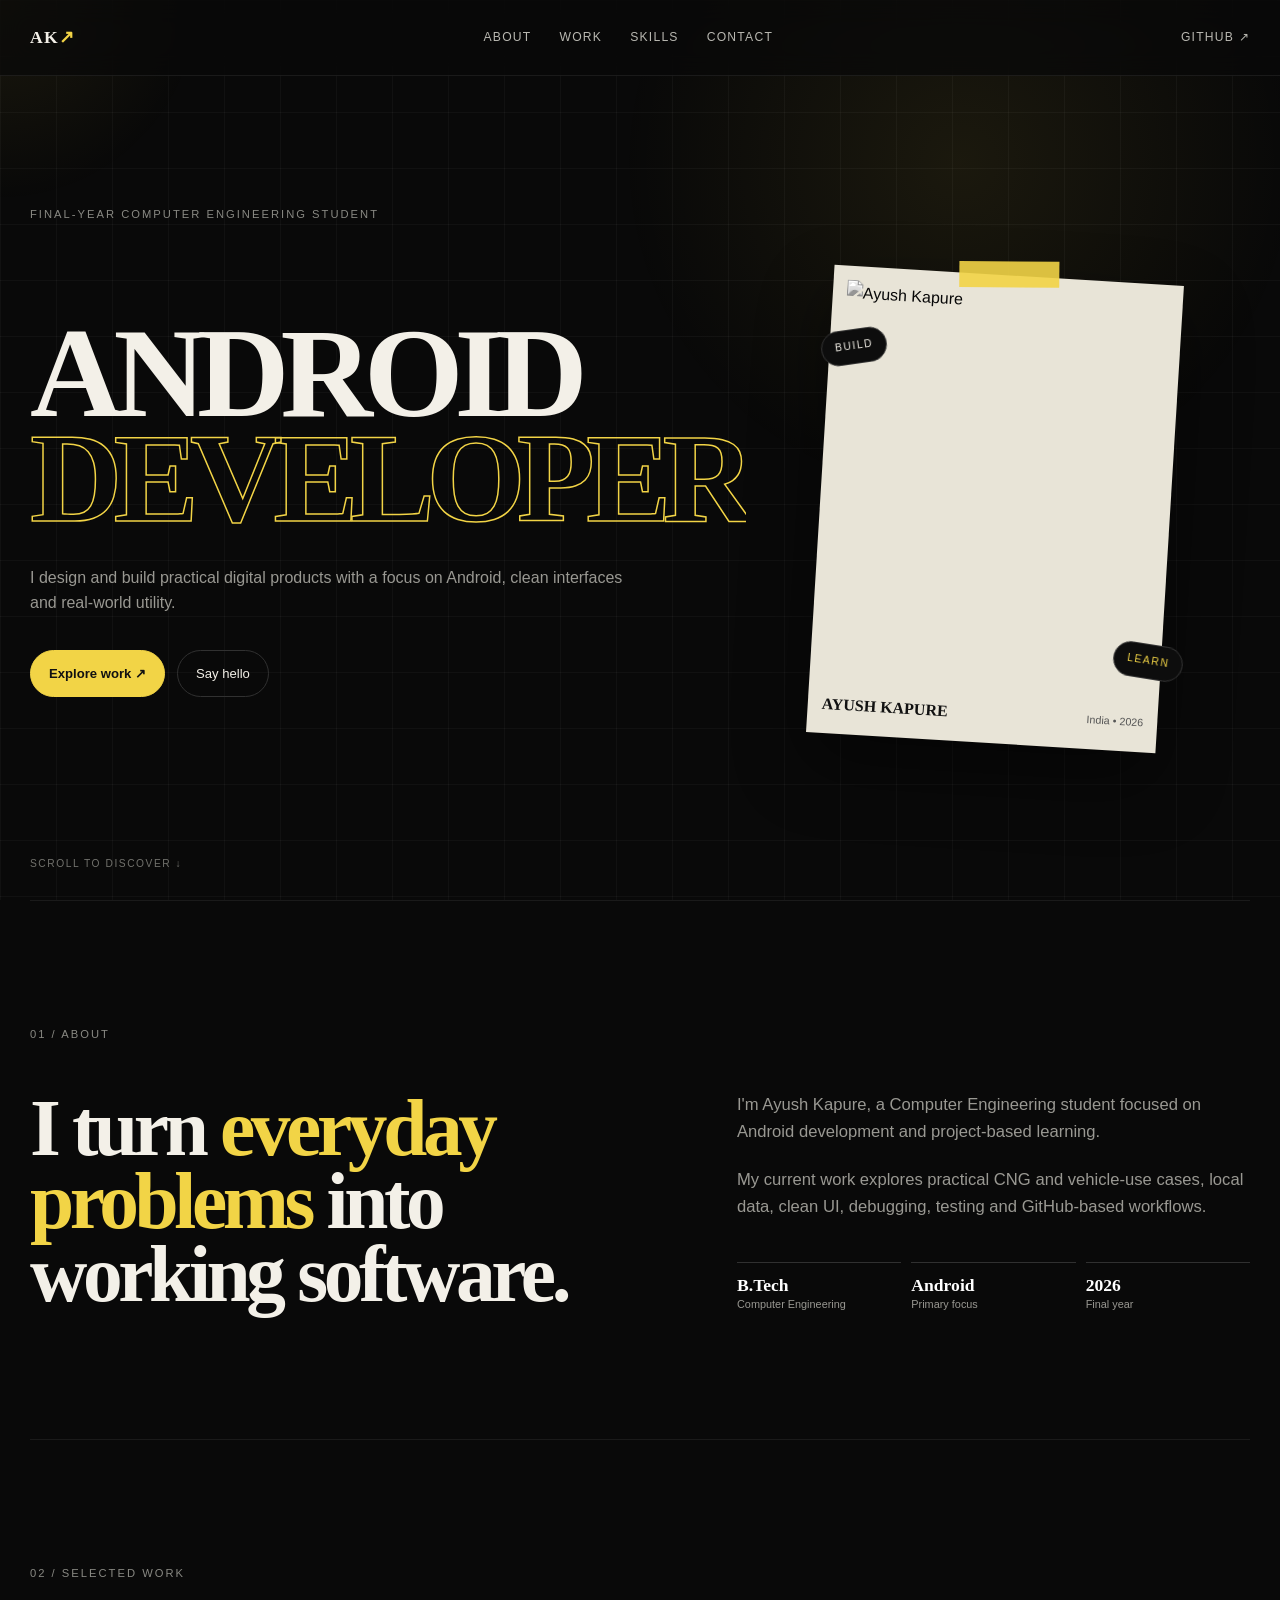
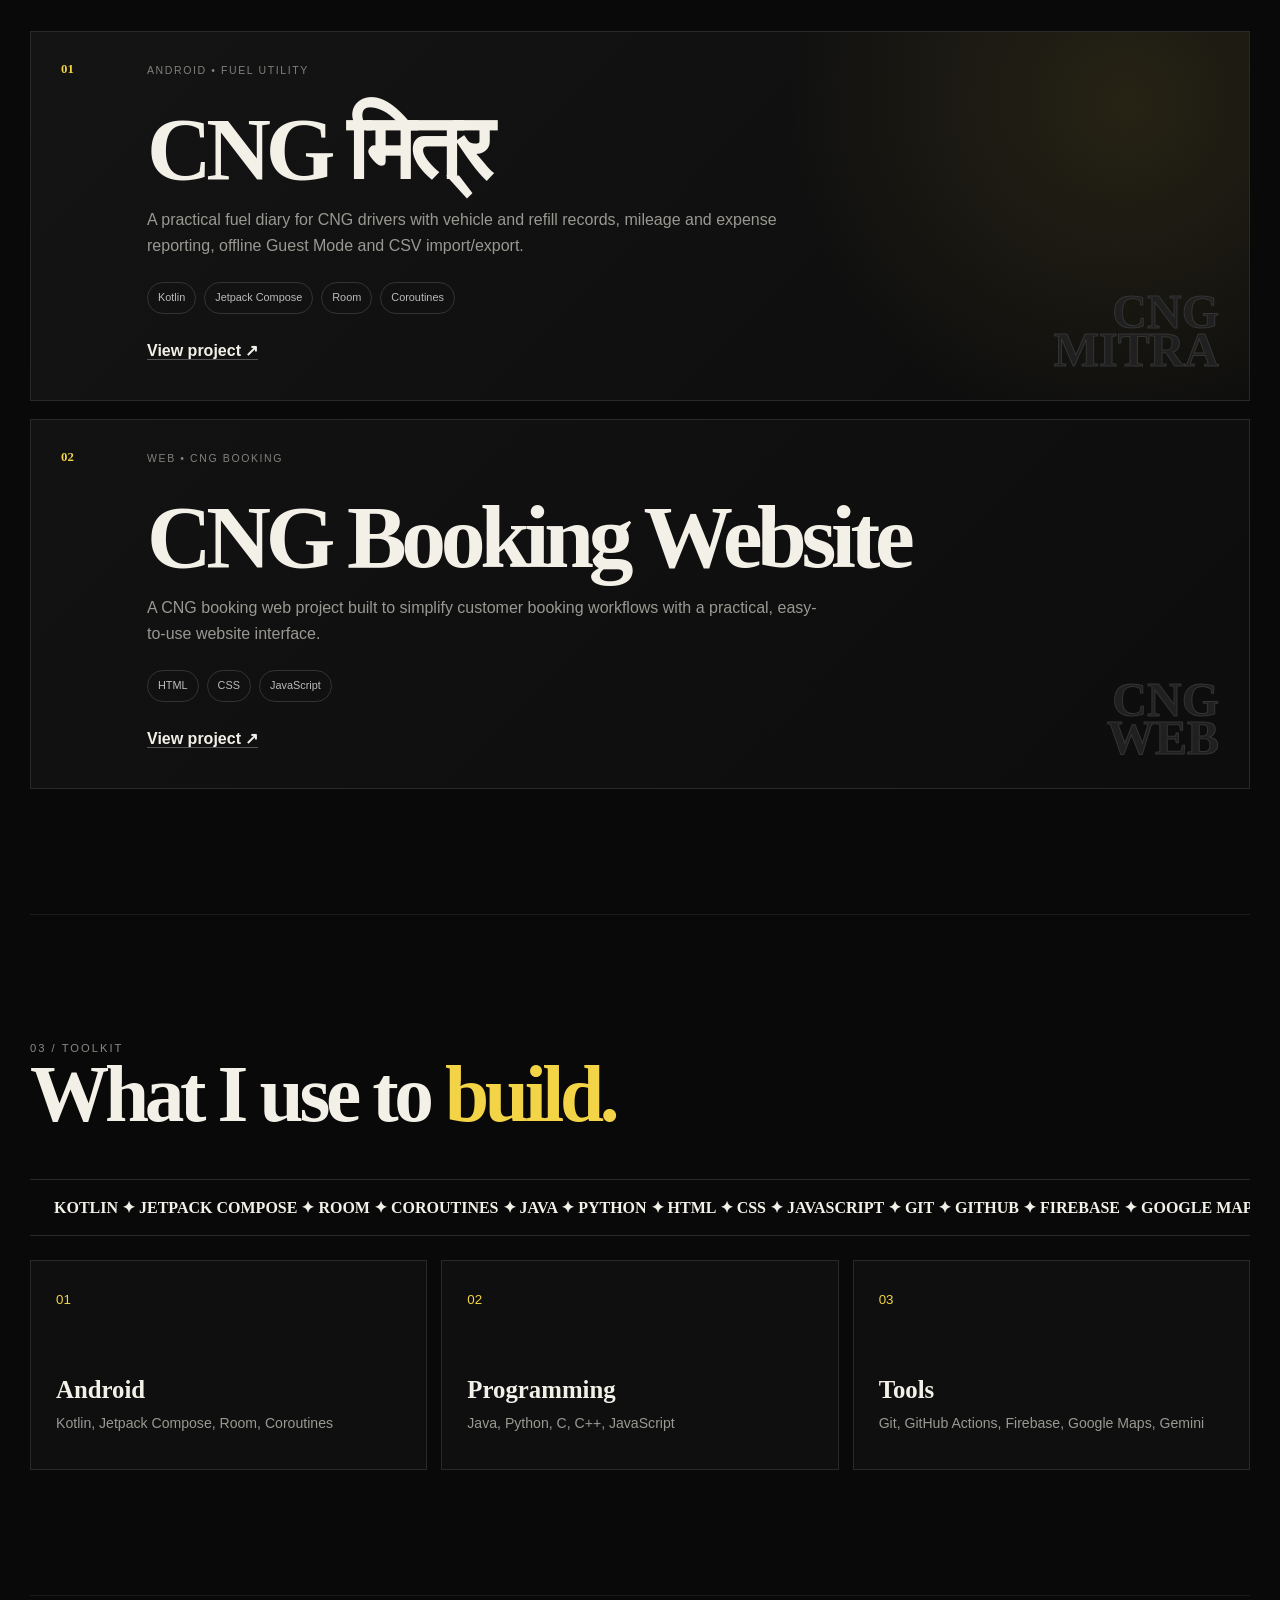
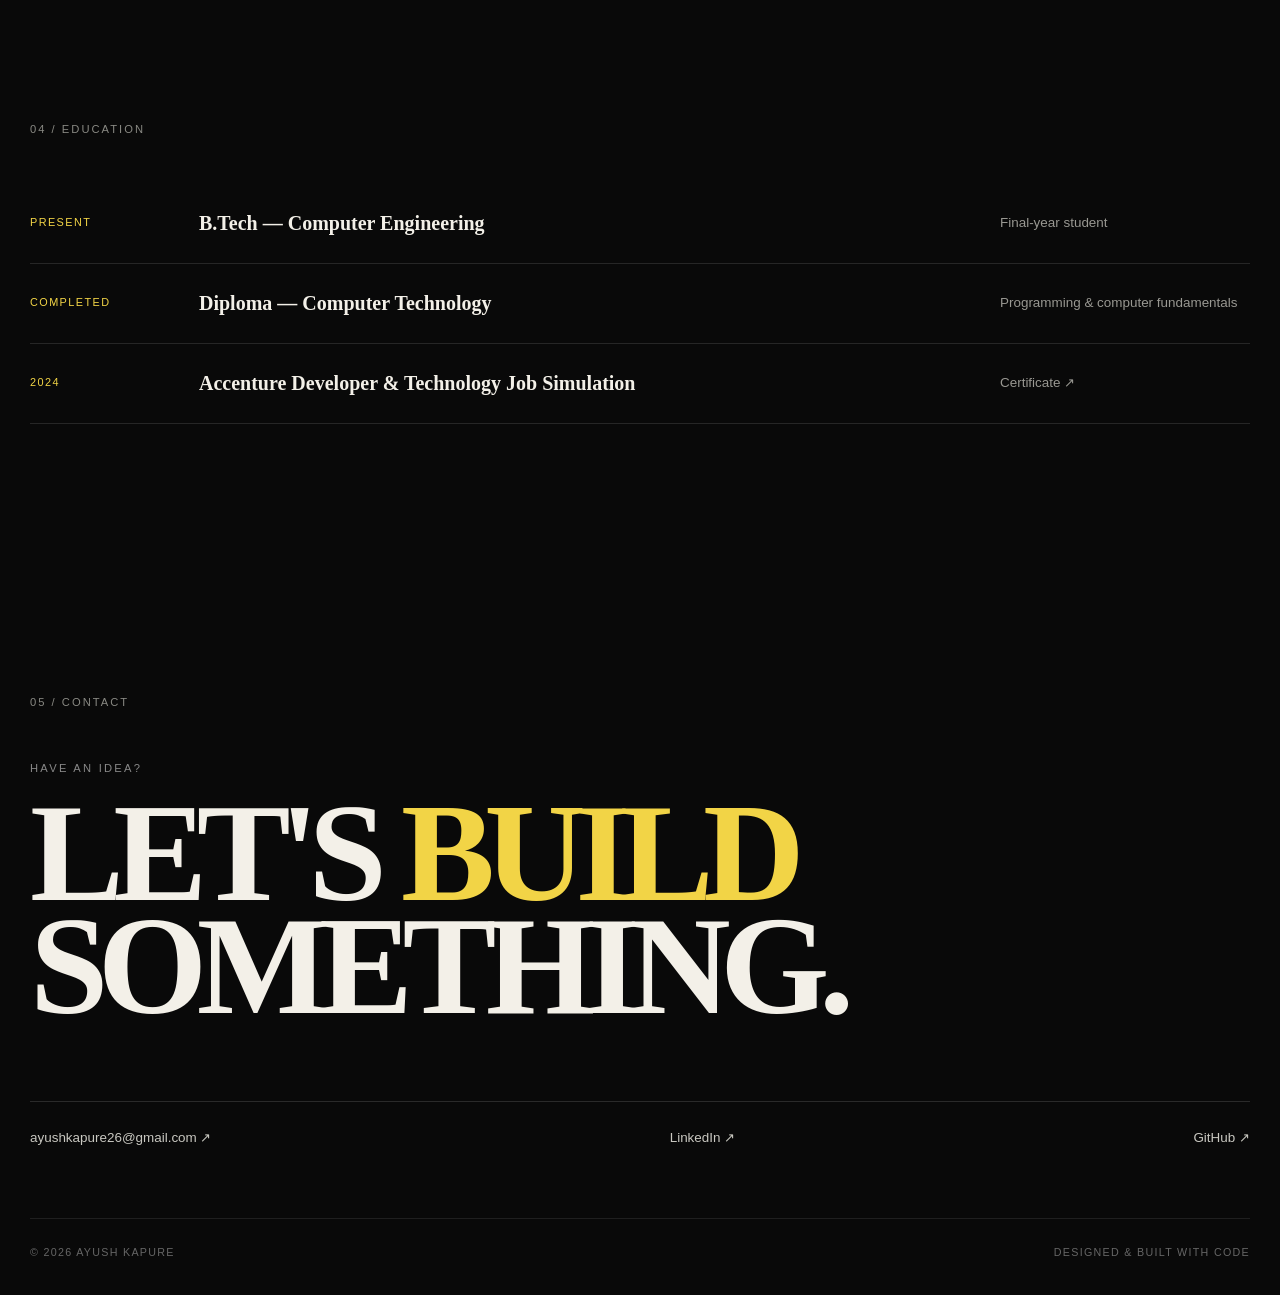
==== commit 4cf18696: "Harden portfolio security and add social preview metadata" ====
--- a/index.html
+++ b/index.html
@@ -4,6 +4,15 @@
   <meta charset="UTF-8" />
   <meta name="viewport" content="width=device-width, initial-scale=1.0" />
   <meta name="description" content="Ayush Kapure — Computer Engineering student and Android developer portfolio." />
+  <meta name="referrer" content="no-referrer" />
+  <meta http-equiv="Content-Security-Policy" content="default-src 'self'; script-src 'self'; style-src 'self' https://fonts.googleapis.com 'unsafe-inline'; font-src https://fonts.gstatic.com; img-src 'self' https://avatars.githubusercontent.com data:; connect-src 'none'; object-src 'none'; base-uri 'none'; form-action 'none'; upgrade-insecure-requests" />
+  <meta property="og:title" content="Ayush Kapure — Developer Portfolio" />
+  <meta property="og:description" content="Android development, CNG utility projects, web work and practical software by Ayush Kapure." />
+  <meta property="og:type" content="website" />
+  <meta property="og:url" content="https://ayushkapure26.github.io/ayush-portfolio/" />
+  <meta property="og:image" content="https://avatars.githubusercontent.com/u/113749854?v=4" />
+  <meta name="twitter:card" content="summary" />
+  <link rel="canonical" href="https://ayushkapure26.github.io/ayush-portfolio/" />
   <title>Ayush Kapure — Developer Portfolio</title>
   <link rel="preconnect" href="https://fonts.googleapis.com">
   <link rel="preconnect" href="https://fonts.gstatic.com" crossorigin>
@@ -13,17 +22,17 @@
 <body>
   <div id="loader" class="loader"><div class="loader-inner"><p>AYUSH KAPURE</p><div class="loader-line"><span></span></div><div class="loader-bottom"><span>PORTFOLIO</span><span id="loadCount">00</span></div></div></div>
   <div class="cursor-glow"></div><div class="grid-bg"></div>
-  <header class="site-header"><a class="logo" href="#home">AK<span>↗</span></a><nav><a href="#about">About</a><a href="#projects">Work</a><a href="#skills">Skills</a><a href="#contact">Contact</a></nav><a class="tiny-link" href="https://github.com/ayushkapure26" target="_blank">GitHub ↗</a></header>
+  <header class="site-header"><a class="logo" href="#home">AK<span>↗</span></a><nav><a href="#about">About</a><a href="#projects">Work</a><a href="#skills">Skills</a><a href="#contact">Contact</a></nav><a class="tiny-link" href="https://github.com/ayushkapure26" target="_blank" rel="noopener noreferrer">GitHub ↗</a></header>
   <main>
     <section id="home" class="hero section-shell"><div class="hero-kicker reveal">FINAL-YEAR COMPUTER ENGINEERING STUDENT</div><div class="hero-grid"><div class="hero-copy"><div class="hero-line reveal"><span>ANDROID</span></div><div class="hero-line outline reveal"><span>DEVELOPER</span></div><p class="hero-description reveal">I design and build practical digital products with a focus on Android, clean interfaces and real-world utility.</p><div class="hero-actions reveal"><a href="#projects" class="pill primary">Explore work ↗</a><a href="mailto:ayushkapure26@gmail.com" class="pill">Say hello</a></div></div><div class="portrait-stage reveal"><div class="photo-card"><div class="photo-tape"></div><img src="https://avatars.githubusercontent.com/u/113749854?v=4" alt="Ayush Kapure" /><div class="photo-caption"><span>AYUSH KAPURE</span><small>India • 2026</small></div></div><div class="orbit-tag one">BUILD</div><div class="orbit-tag two">LEARN</div></div></div><div class="scroll-note">SCROLL TO DISCOVER ↓</div></section>
     <section id="about" class="section-shell section-block"><div class="section-index reveal">01 / ABOUT</div><div class="split"><h2 class="display-title reveal">I turn <span>everyday problems</span> into working software.</h2><div class="body-copy reveal"><p>I'm Ayush Kapure, a Computer Engineering student focused on Android development and project-based learning.</p><p>My current work explores practical CNG and vehicle-use cases, local data, clean UI, debugging, testing and GitHub-based workflows.</p><div class="mini-stats"><div><b>B.Tech</b><span>Computer Engineering</span></div><div><b>Android</b><span>Primary focus</span></div><div><b>2026</b><span>Final year</span></div></div></div></div></section>
     <section id="projects" class="section-shell section-block"><div class="section-index reveal">02 / SELECTED WORK</div><div class="project-stack">
-      <article class="project-panel featured reveal"><div class="project-no">01</div><div class="project-content"><p class="project-type">ANDROID • FUEL UTILITY</p><h3>CNG मित्र</h3><p>A practical fuel diary for CNG drivers with vehicle and refill records, mileage and expense reporting, offline Guest Mode and CSV import/export.</p><div class="tag-row"><span>Kotlin</span><span>Jetpack Compose</span><span>Room</span><span>Coroutines</span></div><a href="https://github.com/ayushkapure26/Ayush_prmm" target="_blank">View project ↗</a></div><div class="project-mark">CNG<br>MITRA</div></article>
-      <article class="project-panel reveal"><div class="project-no">02</div><div class="project-content"><p class="project-type">WEB • CNG BOOKING</p><h3>CNG Booking Website</h3><p>A CNG booking web project built to simplify customer booking workflows with a practical, easy-to-use website interface.</p><div class="tag-row"><span>HTML</span><span>CSS</span><span>JavaScript</span></div><a href="https://github.com/ayushkapure26/ayushkapure80" target="_blank">View project ↗</a></div><div class="project-mark">CNG<br>WEB</div></article>
+      <article class="project-panel featured reveal"><div class="project-no">01</div><div class="project-content"><p class="project-type">ANDROID • FUEL UTILITY</p><h3>CNG मित्र</h3><p>A practical fuel diary for CNG drivers with vehicle and refill records, mileage and expense reporting, offline Guest Mode and CSV import/export.</p><div class="tag-row"><span>Kotlin</span><span>Jetpack Compose</span><span>Room</span><span>Coroutines</span></div><a href="https://github.com/ayushkapure26/Ayush_prmm" target="_blank" rel="noopener noreferrer">View project ↗</a></div><div class="project-mark">CNG<br>MITRA</div></article>
+      <article class="project-panel reveal"><div class="project-no">02</div><div class="project-content"><p class="project-type">WEB • CNG BOOKING</p><h3>CNG Booking Website</h3><p>A CNG booking web project built to simplify customer booking workflows with a practical, easy-to-use website interface.</p><div class="tag-row"><span>HTML</span><span>CSS</span><span>JavaScript</span></div><a href="https://github.com/ayushkapure26/ayushkapure80" target="_blank" rel="noopener noreferrer">View project ↗</a></div><div class="project-mark">CNG<br>WEB</div></article>
     </div></section>
     <section id="skills" class="section-shell section-block"><div class="section-index reveal">03 / TOOLKIT</div><h2 class="display-title reveal">What I use to <span>build.</span></h2><div class="skill-marquee reveal"><div class="marquee-track"><span>KOTLIN ✦ JETPACK COMPOSE ✦ ROOM ✦ COROUTINES ✦ JAVA ✦ PYTHON ✦ HTML ✦ CSS ✦ JAVASCRIPT ✦ GIT ✦ GITHUB ✦ FIREBASE ✦ GOOGLE MAPS ✦ GEMINI ✦</span><span>KOTLIN ✦ JETPACK COMPOSE ✦ ROOM ✦ COROUTINES ✦ JAVA ✦ PYTHON ✦ HTML ✦ CSS ✦ JAVASCRIPT ✦ GIT ✦ GITHUB ✦ FIREBASE ✦ GOOGLE MAPS ✦ GEMINI ✦</span></div></div><div class="skill-cards"><article class="reveal"><small>01</small><h3>Android</h3><p>Kotlin, Jetpack Compose, Room, Coroutines</p></article><article class="reveal"><small>02</small><h3>Programming</h3><p>Java, Python, C, C++, JavaScript</p></article><article class="reveal"><small>03</small><h3>Tools</h3><p>Git, GitHub Actions, Firebase, Google Maps, Gemini</p></article></div></section>
-    <section class="section-shell section-block"><div class="section-index reveal">04 / EDUCATION</div><div class="education-list"><div class="edu-row reveal"><span>PRESENT</span><h3>B.Tech — Computer Engineering</h3><p>Final-year student</p></div><div class="edu-row reveal"><span>COMPLETED</span><h3>Diploma — Computer Technology</h3><p>Programming & computer fundamentals</p></div><div class="edu-row reveal"><span>2024</span><h3>Accenture Developer & Technology Job Simulation</h3><a target="_blank" href="https://forage-uploads-prod.s3.amazonaws.com/completion-certificates/ovyvuqqNRQKBjNxbj/3xnZEj9kfpoQKW885_ovyvuqqNRQKBjNxbj_HwoRRiW2e4CwZcYFw_1732420745841_completion_certificate.pdf">Certificate ↗</a></div></div></section>
-    <section id="contact" class="contact-section section-shell"><p class="section-index reveal">05 / CONTACT</p><div class="contact-big reveal"><p>HAVE AN IDEA?</p><h2>LET'S <span>BUILD</span><br>SOMETHING.</h2></div><div class="contact-bottom reveal"><a href="mailto:ayushkapure26@gmail.com">ayushkapure26@gmail.com ↗</a><a href="https://www.linkedin.com/in/ayush-kapure-19152a281/" target="_blank">LinkedIn ↗</a><a href="https://github.com/ayushkapure26" target="_blank">GitHub ↗</a></div></section>
+    <section class="section-shell section-block"><div class="section-index reveal">04 / EDUCATION</div><div class="education-list"><div class="edu-row reveal"><span>PRESENT</span><h3>B.Tech — Computer Engineering</h3><p>Final-year student</p></div><div class="edu-row reveal"><span>COMPLETED</span><h3>Diploma — Computer Technology</h3><p>Programming & computer fundamentals</p></div><div class="edu-row reveal"><span>2024</span><h3>Accenture Developer & Technology Job Simulation</h3><a target="_blank" rel="noopener noreferrer" href="https://forage-uploads-prod.s3.amazonaws.com/completion-certificates/ovyvuqqNRQKBjNxbj/3xnZEj9kfpoQKW885_ovyvuqqNRQKBjNxbj_HwoRRiW2e4CwZcYFw_1732420745841_completion_certificate.pdf">Certificate ↗</a></div></div></section>
+    <section id="contact" class="contact-section section-shell"><p class="section-index reveal">05 / CONTACT</p><div class="contact-big reveal"><p>HAVE AN IDEA?</p><h2>LET'S <span>BUILD</span><br>SOMETHING.</h2></div><div class="contact-bottom reveal"><a href="mailto:ayushkapure26@gmail.com">ayushkapure26@gmail.com ↗</a><a href="https://www.linkedin.com/in/ayush-kapure-19152a281/" target="_blank" rel="noopener noreferrer">LinkedIn ↗</a><a href="https://github.com/ayushkapure26" target="_blank" rel="noopener noreferrer">GitHub ↗</a></div></section>
   </main>
   <footer class="section-shell"><span>© <span id="year"></span> AYUSH KAPURE</span><span>DESIGNED & BUILT WITH CODE</span></footer><script src="script.js"></script>
 </body></html>
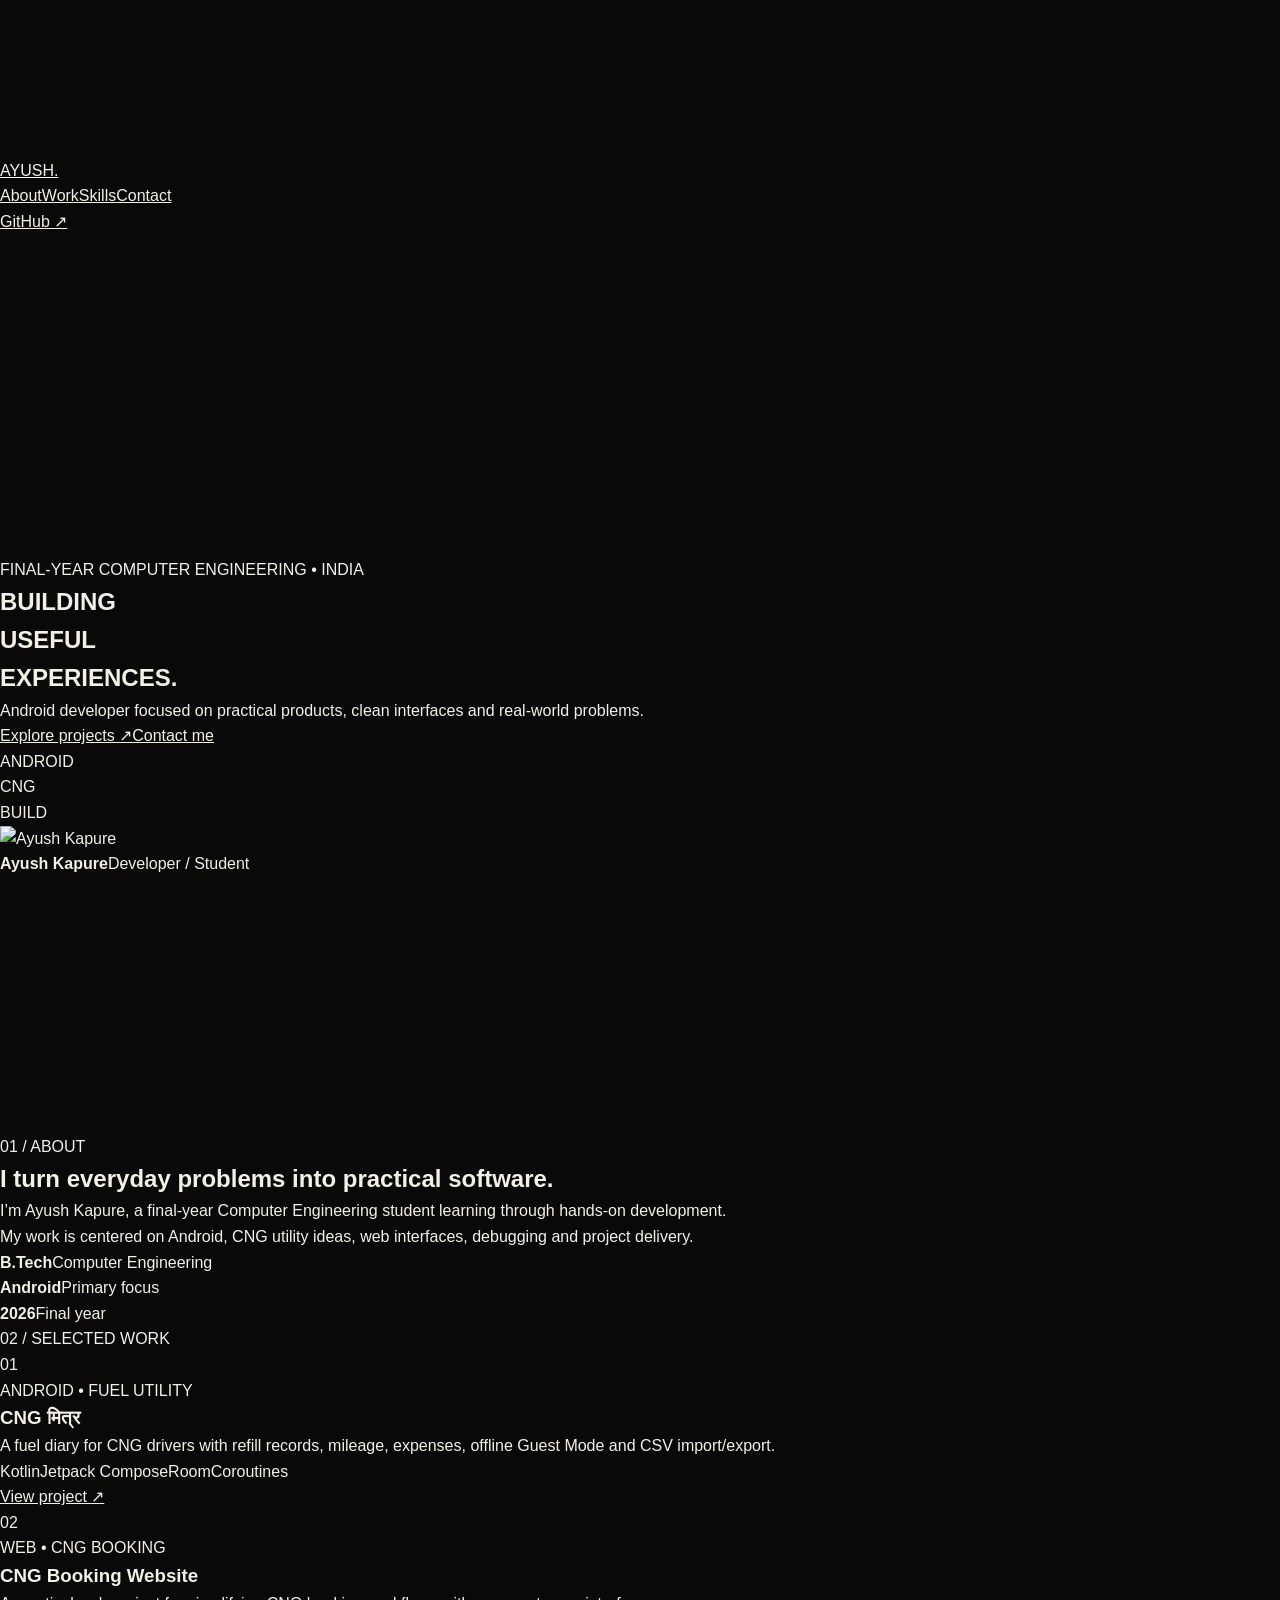
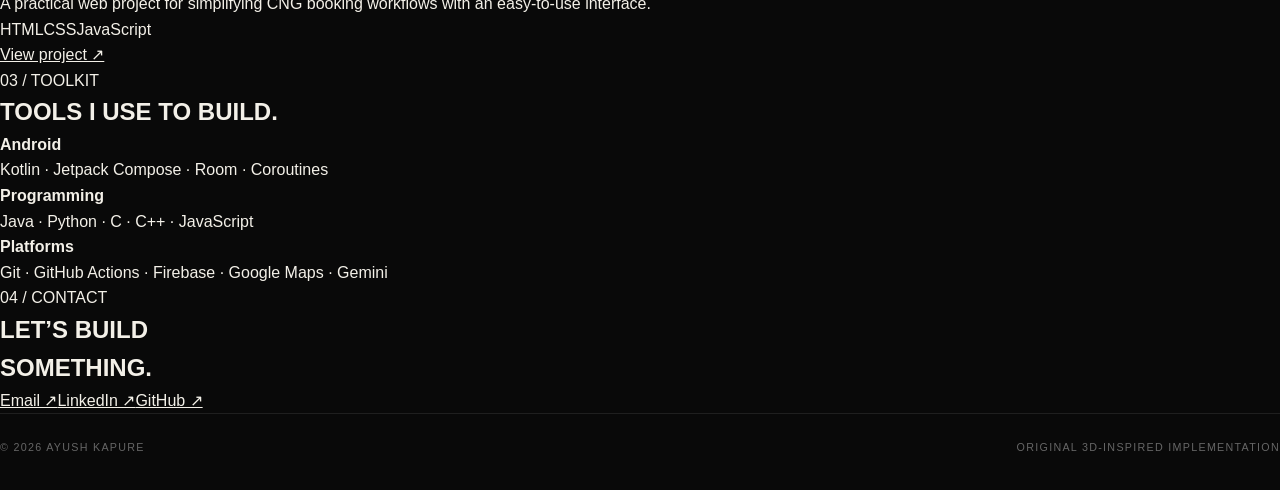
==== commit c8c9ff1b: "Build original 3D portfolio concept on separate branch" ====
--- a/index.html
+++ b/index.html
@@ -1,38 +1 @@
-<!DOCTYPE html>
-<html lang="en">
-<head>
-  <meta charset="UTF-8" />
-  <meta name="viewport" content="width=device-width, initial-scale=1.0" />
-  <meta name="description" content="Ayush Kapure — Computer Engineering student and Android developer portfolio." />
-  <meta name="referrer" content="no-referrer" />
-  <meta http-equiv="Content-Security-Policy" content="default-src 'self'; script-src 'self'; style-src 'self' https://fonts.googleapis.com 'unsafe-inline'; font-src https://fonts.gstatic.com; img-src 'self' https://avatars.githubusercontent.com data:; connect-src 'none'; object-src 'none'; base-uri 'none'; form-action 'none'; upgrade-insecure-requests" />
-  <meta property="og:title" content="Ayush Kapure — Developer Portfolio" />
-  <meta property="og:description" content="Android development, CNG utility projects, web work and practical software by Ayush Kapure." />
-  <meta property="og:type" content="website" />
-  <meta property="og:url" content="https://ayushkapure26.github.io/ayush-portfolio/" />
-  <meta property="og:image" content="https://avatars.githubusercontent.com/u/113749854?v=4" />
-  <meta name="twitter:card" content="summary" />
-  <link rel="canonical" href="https://ayushkapure26.github.io/ayush-portfolio/" />
-  <title>Ayush Kapure — Developer Portfolio</title>
-  <link rel="preconnect" href="https://fonts.googleapis.com">
-  <link rel="preconnect" href="https://fonts.gstatic.com" crossorigin>
-  <link href="https://fonts.googleapis.com/css2?family=Inter:wght@400;500;600;700&family=Space+Grotesk:wght@500;600;700&display=swap" rel="stylesheet">
-  <link rel="stylesheet" href="style.css" />
-</head>
-<body>
-  <div id="loader" class="loader"><div class="loader-inner"><p>AYUSH KAPURE</p><div class="loader-line"><span></span></div><div class="loader-bottom"><span>PORTFOLIO</span><span id="loadCount">00</span></div></div></div>
-  <div class="cursor-glow"></div><div class="grid-bg"></div>
-  <header class="site-header"><a class="logo" href="#home">AK<span>↗</span></a><nav><a href="#about">About</a><a href="#projects">Work</a><a href="#skills">Skills</a><a href="#contact">Contact</a></nav><a class="tiny-link" href="https://github.com/ayushkapure26" target="_blank" rel="noopener noreferrer">GitHub ↗</a></header>
-  <main>
-    <section id="home" class="hero section-shell"><div class="hero-kicker reveal">FINAL-YEAR COMPUTER ENGINEERING STUDENT</div><div class="hero-grid"><div class="hero-copy"><div class="hero-line reveal"><span>ANDROID</span></div><div class="hero-line outline reveal"><span>DEVELOPER</span></div><p class="hero-description reveal">I design and build practical digital products with a focus on Android, clean interfaces and real-world utility.</p><div class="hero-actions reveal"><a href="#projects" class="pill primary">Explore work ↗</a><a href="mailto:ayushkapure26@gmail.com" class="pill">Say hello</a></div></div><div class="portrait-stage reveal"><div class="photo-card"><div class="photo-tape"></div><img src="https://avatars.githubusercontent.com/u/113749854?v=4" alt="Ayush Kapure" /><div class="photo-caption"><span>AYUSH KAPURE</span><small>India • 2026</small></div></div><div class="orbit-tag one">BUILD</div><div class="orbit-tag two">LEARN</div></div></div><div class="scroll-note">SCROLL TO DISCOVER ↓</div></section>
-    <section id="about" class="section-shell section-block"><div class="section-index reveal">01 / ABOUT</div><div class="split"><h2 class="display-title reveal">I turn <span>everyday problems</span> into working software.</h2><div class="body-copy reveal"><p>I'm Ayush Kapure, a Computer Engineering student focused on Android development and project-based learning.</p><p>My current work explores practical CNG and vehicle-use cases, local data, clean UI, debugging, testing and GitHub-based workflows.</p><div class="mini-stats"><div><b>B.Tech</b><span>Computer Engineering</span></div><div><b>Android</b><span>Primary focus</span></div><div><b>2026</b><span>Final year</span></div></div></div></div></section>
-    <section id="projects" class="section-shell section-block"><div class="section-index reveal">02 / SELECTED WORK</div><div class="project-stack">
-      <article class="project-panel featured reveal"><div class="project-no">01</div><div class="project-content"><p class="project-type">ANDROID • FUEL UTILITY</p><h3>CNG मित्र</h3><p>A practical fuel diary for CNG drivers with vehicle and refill records, mileage and expense reporting, offline Guest Mode and CSV import/export.</p><div class="tag-row"><span>Kotlin</span><span>Jetpack Compose</span><span>Room</span><span>Coroutines</span></div><a href="https://github.com/ayushkapure26/Ayush_prmm" target="_blank" rel="noopener noreferrer">View project ↗</a></div><div class="project-mark">CNG<br>MITRA</div></article>
-      <article class="project-panel reveal"><div class="project-no">02</div><div class="project-content"><p class="project-type">WEB • CNG BOOKING</p><h3>CNG Booking Website</h3><p>A CNG booking web project built to simplify customer booking workflows with a practical, easy-to-use website interface.</p><div class="tag-row"><span>HTML</span><span>CSS</span><span>JavaScript</span></div><a href="https://github.com/ayushkapure26/ayushkapure80" target="_blank" rel="noopener noreferrer">View project ↗</a></div><div class="project-mark">CNG<br>WEB</div></article>
-    </div></section>
-    <section id="skills" class="section-shell section-block"><div class="section-index reveal">03 / TOOLKIT</div><h2 class="display-title reveal">What I use to <span>build.</span></h2><div class="skill-marquee reveal"><div class="marquee-track"><span>KOTLIN ✦ JETPACK COMPOSE ✦ ROOM ✦ COROUTINES ✦ JAVA ✦ PYTHON ✦ HTML ✦ CSS ✦ JAVASCRIPT ✦ GIT ✦ GITHUB ✦ FIREBASE ✦ GOOGLE MAPS ✦ GEMINI ✦</span><span>KOTLIN ✦ JETPACK COMPOSE ✦ ROOM ✦ COROUTINES ✦ JAVA ✦ PYTHON ✦ HTML ✦ CSS ✦ JAVASCRIPT ✦ GIT ✦ GITHUB ✦ FIREBASE ✦ GOOGLE MAPS ✦ GEMINI ✦</span></div></div><div class="skill-cards"><article class="reveal"><small>01</small><h3>Android</h3><p>Kotlin, Jetpack Compose, Room, Coroutines</p></article><article class="reveal"><small>02</small><h3>Programming</h3><p>Java, Python, C, C++, JavaScript</p></article><article class="reveal"><small>03</small><h3>Tools</h3><p>Git, GitHub Actions, Firebase, Google Maps, Gemini</p></article></div></section>
-    <section class="section-shell section-block"><div class="section-index reveal">04 / EDUCATION</div><div class="education-list"><div class="edu-row reveal"><span>PRESENT</span><h3>B.Tech — Computer Engineering</h3><p>Final-year student</p></div><div class="edu-row reveal"><span>COMPLETED</span><h3>Diploma — Computer Technology</h3><p>Programming & computer fundamentals</p></div><div class="edu-row reveal"><span>2024</span><h3>Accenture Developer & Technology Job Simulation</h3><a target="_blank" rel="noopener noreferrer" href="https://forage-uploads-prod.s3.amazonaws.com/completion-certificates/ovyvuqqNRQKBjNxbj/3xnZEj9kfpoQKW885_ovyvuqqNRQKBjNxbj_HwoRRiW2e4CwZcYFw_1732420745841_completion_certificate.pdf">Certificate ↗</a></div></div></section>
-    <section id="contact" class="contact-section section-shell"><p class="section-index reveal">05 / CONTACT</p><div class="contact-big reveal"><p>HAVE AN IDEA?</p><h2>LET'S <span>BUILD</span><br>SOMETHING.</h2></div><div class="contact-bottom reveal"><a href="mailto:ayushkapure26@gmail.com">ayushkapure26@gmail.com ↗</a><a href="https://www.linkedin.com/in/ayush-kapure-19152a281/" target="_blank" rel="noopener noreferrer">LinkedIn ↗</a><a href="https://github.com/ayushkapure26" target="_blank" rel="noopener noreferrer">GitHub ↗</a></div></section>
-  </main>
-  <footer class="section-shell"><span>© <span id="year"></span> AYUSH KAPURE</span><span>DESIGNED & BUILT WITH CODE</span></footer><script src="script.js"></script>
-</body></html>+<!DOCTYPE html><html lang="en"><head><meta charset="UTF-8"><meta name="viewport" content="width=device-width,initial-scale=1"><meta name="referrer" content="no-referrer"><meta http-equiv="Content-Security-Policy" content="default-src 'self'; script-src 'self'; style-src 'self' 'unsafe-inline'; img-src 'self' https://avatars.githubusercontent.com data:; connect-src 'none'; object-src 'none'; base-uri 'none'; form-action 'none'; upgrade-insecure-requests"><meta name="description" content="Ayush Kapure — 3D developer portfolio featuring Android and CNG projects."><title>Ayush Kapure — 3D Portfolio</title><link rel="stylesheet" href="style.css"></head><body><canvas id="space" aria-hidden="true"></canvas><header><a class="brand" href="#home">AYUSH<span>.</span></a><nav><a href="#about">About</a><a href="#work">Work</a><a href="#skills">Skills</a><a href="#contact">Contact</a></nav><a class="github" href="https://github.com/ayushkapure26" target="_blank" rel="noopener noreferrer">GitHub ↗</a></header><main><section id="home" class="hero"><div class="hero-copy"><p class="eyebrow">FINAL-YEAR COMPUTER ENGINEERING • INDIA</p><h1>BUILDING<br><span>USEFUL</span><br>EXPERIENCES.</h1><p class="lead">Android developer focused on practical products, clean interfaces and real-world problems.</p><div class="actions"><a class="btn primary" href="#work">Explore projects ↗</a><a class="btn" href="mailto:ayushkapure26@gmail.com">Contact me</a></div></div><div class="scene-card"><div class="orb-wrap"><div class="orb-label top">ANDROID</div><div class="orb-label right">CNG</div><div class="orb-label bottom">BUILD</div><div class="glass-card"><img src="https://avatars.githubusercontent.com/u/113749854?v=4" alt="Ayush Kapure"><div><b>Ayush Kapure</b><span>Developer / Student</span></div></div></div></div></section><section id="about" class="section"><p class="section-no">01 / ABOUT</p><div class="two-col"><h2>I turn <span>everyday problems</span> into practical software.</h2><div class="copy"><p>I’m Ayush Kapure, a final-year Computer Engineering student learning through hands-on development.</p><p>My work is centered on Android, CNG utility ideas, web interfaces, debugging and project delivery.</p><div class="stats"><div><b>B.Tech</b><span>Computer Engineering</span></div><div><b>Android</b><span>Primary focus</span></div><div><b>2026</b><span>Final year</span></div></div></div></div></section><section id="work" class="section"><p class="section-no">02 / SELECTED WORK</p><div class="projects"><article><div class="num">01</div><div><p class="type">ANDROID • FUEL UTILITY</p><h3>CNG मित्र</h3><p>A fuel diary for CNG drivers with refill records, mileage, expenses, offline Guest Mode and CSV import/export.</p><div class="tags"><span>Kotlin</span><span>Jetpack Compose</span><span>Room</span><span>Coroutines</span></div><a href="https://github.com/ayushkapure26/Ayush_prmm" target="_blank" rel="noopener noreferrer">View project ↗</a></div><div class="project-art sphere"></div></article><article><div class="num">02</div><div><p class="type">WEB • CNG BOOKING</p><h3>CNG Booking Website</h3><p>A practical web project for simplifying CNG booking workflows with an easy-to-use interface.</p><div class="tags"><span>HTML</span><span>CSS</span><span>JavaScript</span></div><a href="https://github.com/ayushkapure26/ayushkapure80" target="_blank" rel="noopener noreferrer">View project ↗</a></div><div class="project-art cube"><i></i><i></i><i></i></div></article></div></section><section id="skills" class="section"><p class="section-no">03 / TOOLKIT</p><h2 class="wide-title">TOOLS I USE TO <span>BUILD.</span></h2><div class="skills"><div><b>Android</b><p>Kotlin · Jetpack Compose · Room · Coroutines</p></div><div><b>Programming</b><p>Java · Python · C · C++ · JavaScript</p></div><div><b>Platforms</b><p>Git · GitHub Actions · Firebase · Google Maps · Gemini</p></div></div></section><section id="contact" class="section contact"><p class="section-no">04 / CONTACT</p><h2>LET’S <span>BUILD</span><br>SOMETHING.</h2><div class="contact-links"><a href="mailto:ayushkapure26@gmail.com">Email ↗</a><a href="https://www.linkedin.com/in/ayush-kapure-19152a281/" target="_blank" rel="noopener noreferrer">LinkedIn ↗</a><a href="https://github.com/ayushkapure26" target="_blank" rel="noopener noreferrer">GitHub ↗</a></div></section></main><footer><span>© <span id="year"></span> AYUSH KAPURE</span><span>ORIGINAL 3D-INSPIRED IMPLEMENTATION</span></footer><script src="script.js"></script></body></html>
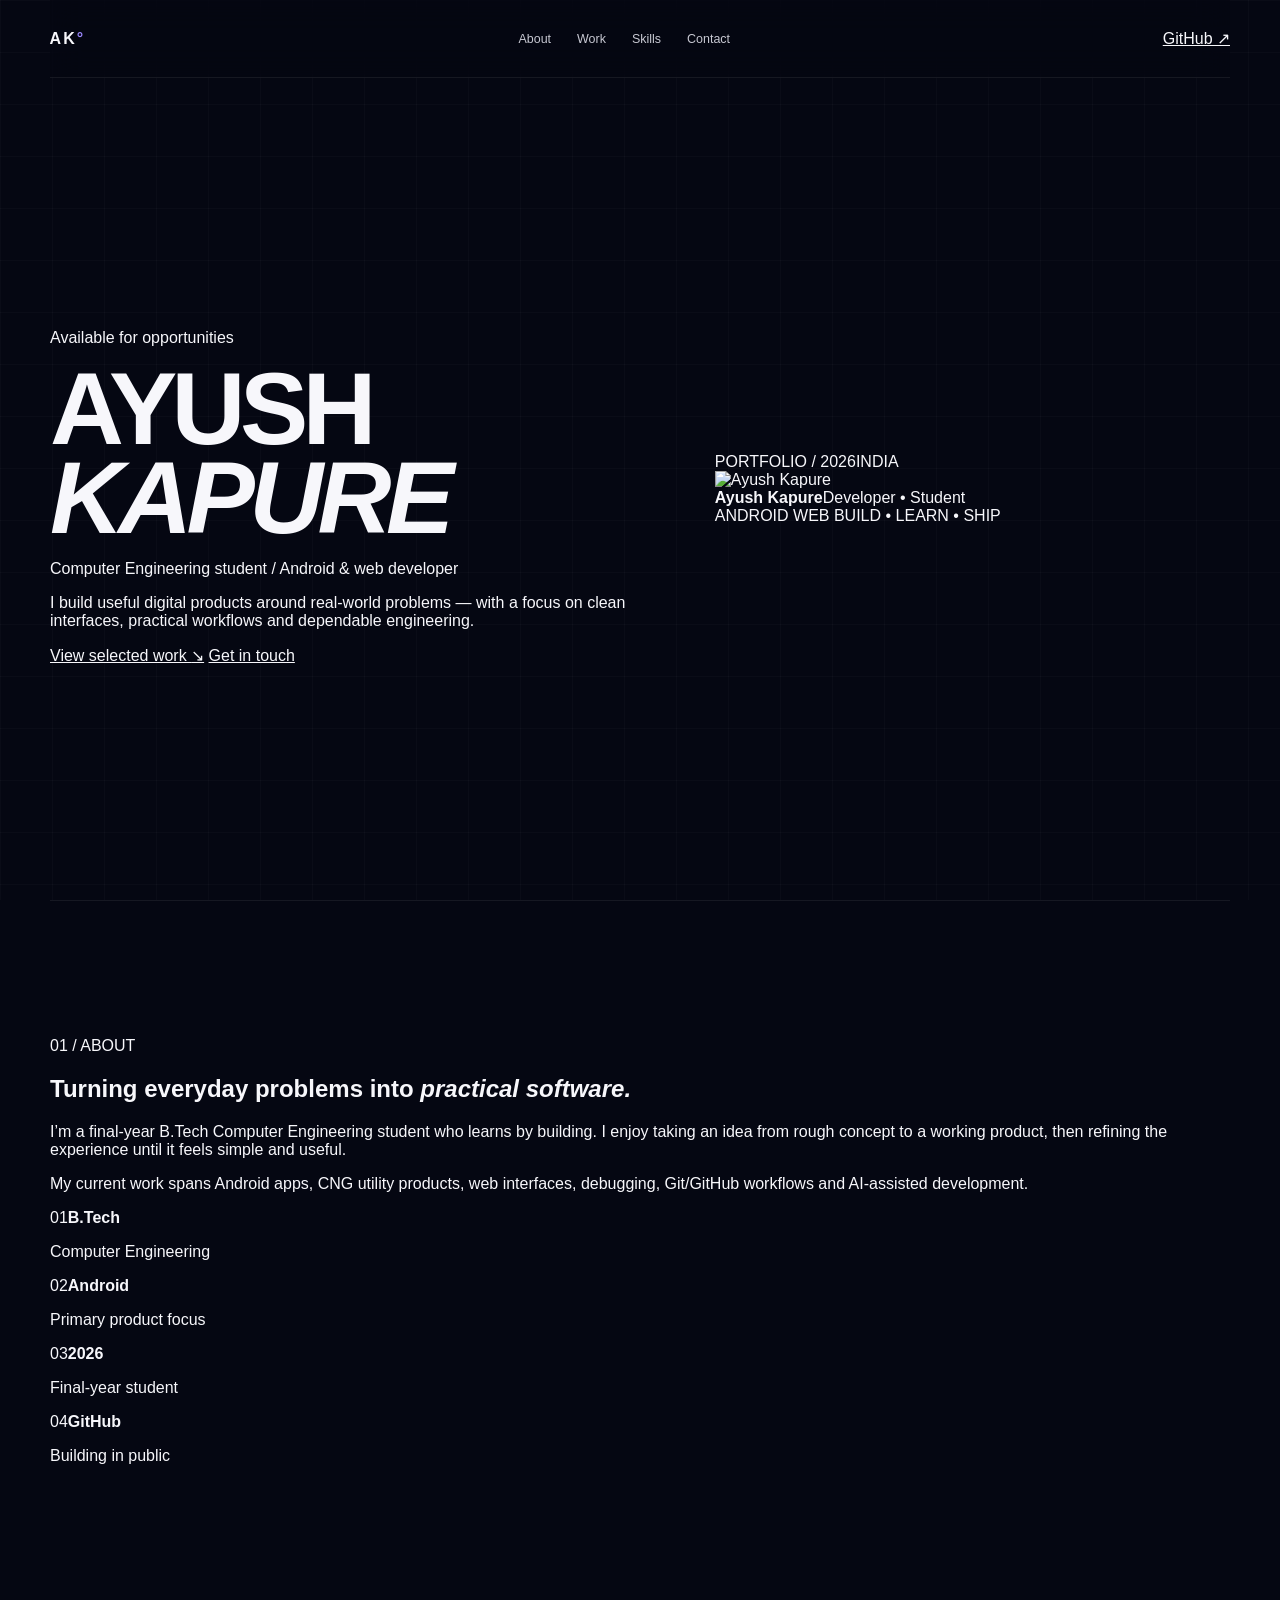
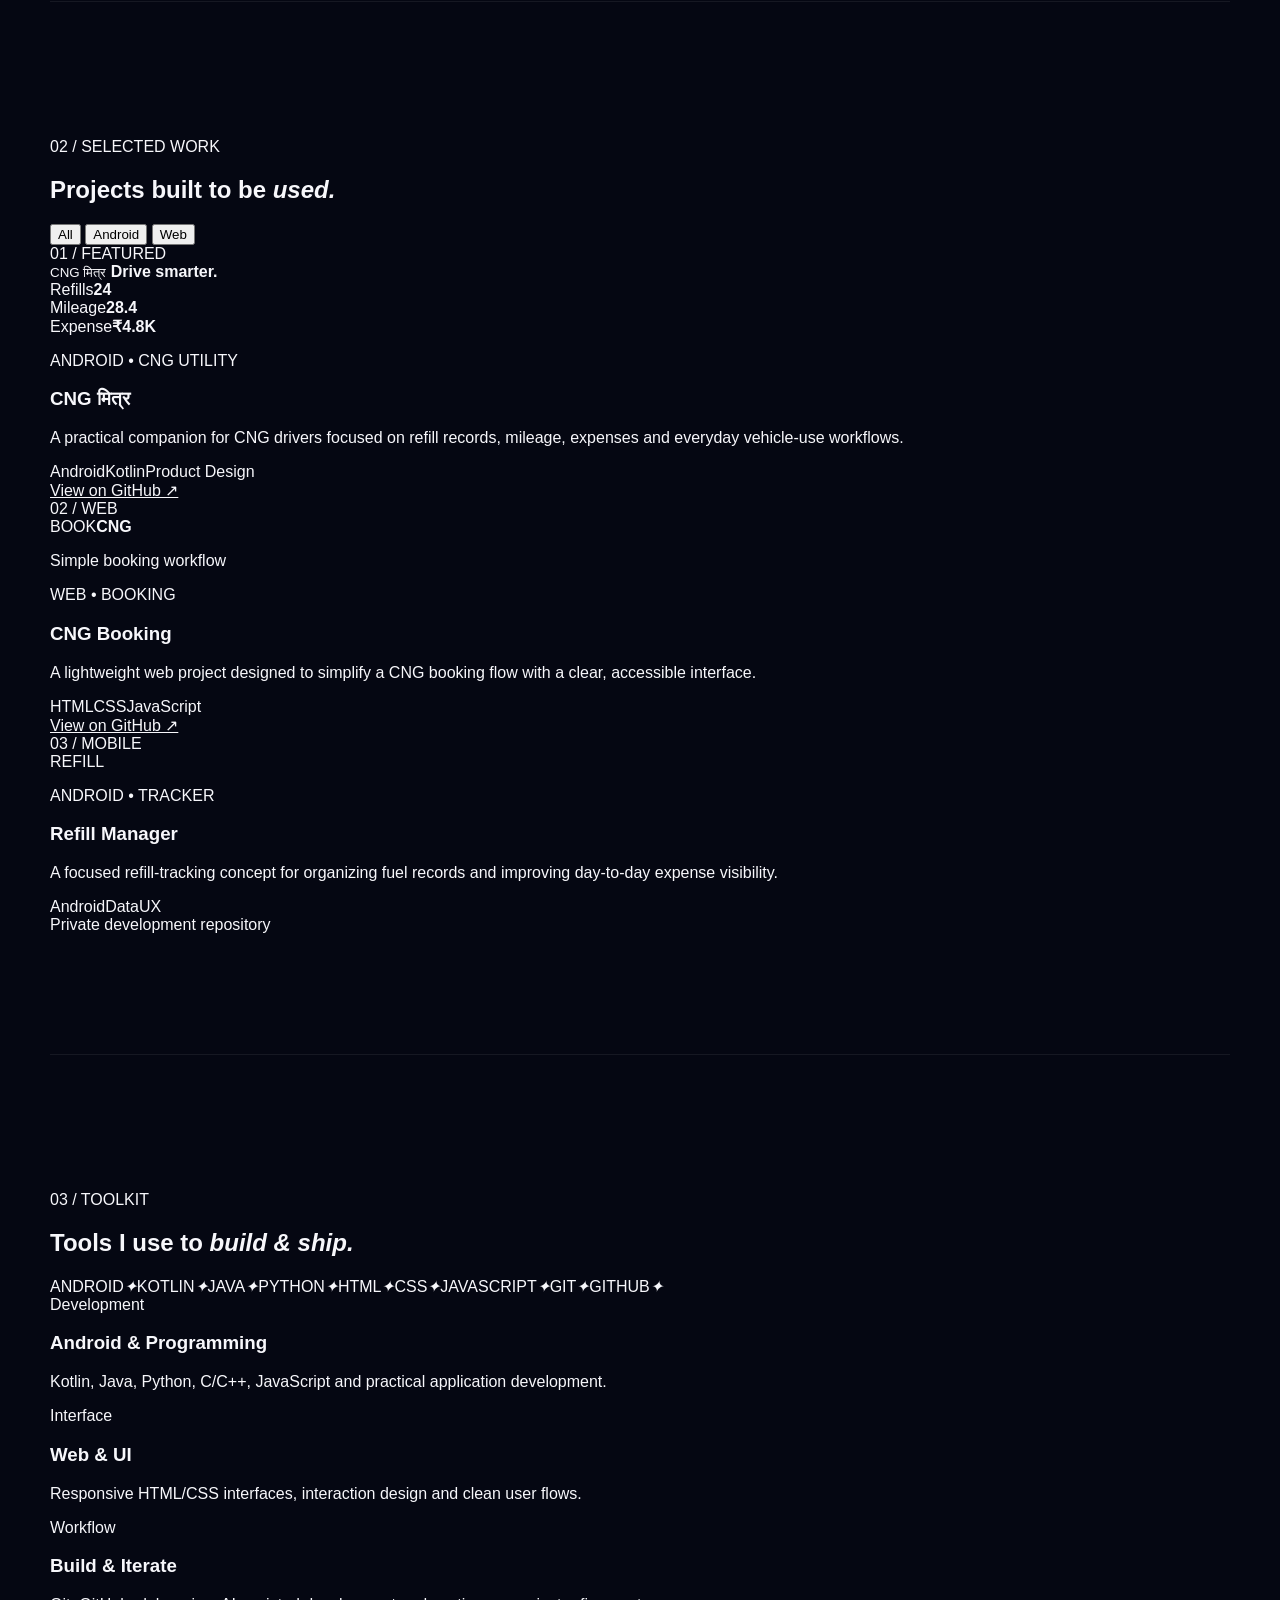
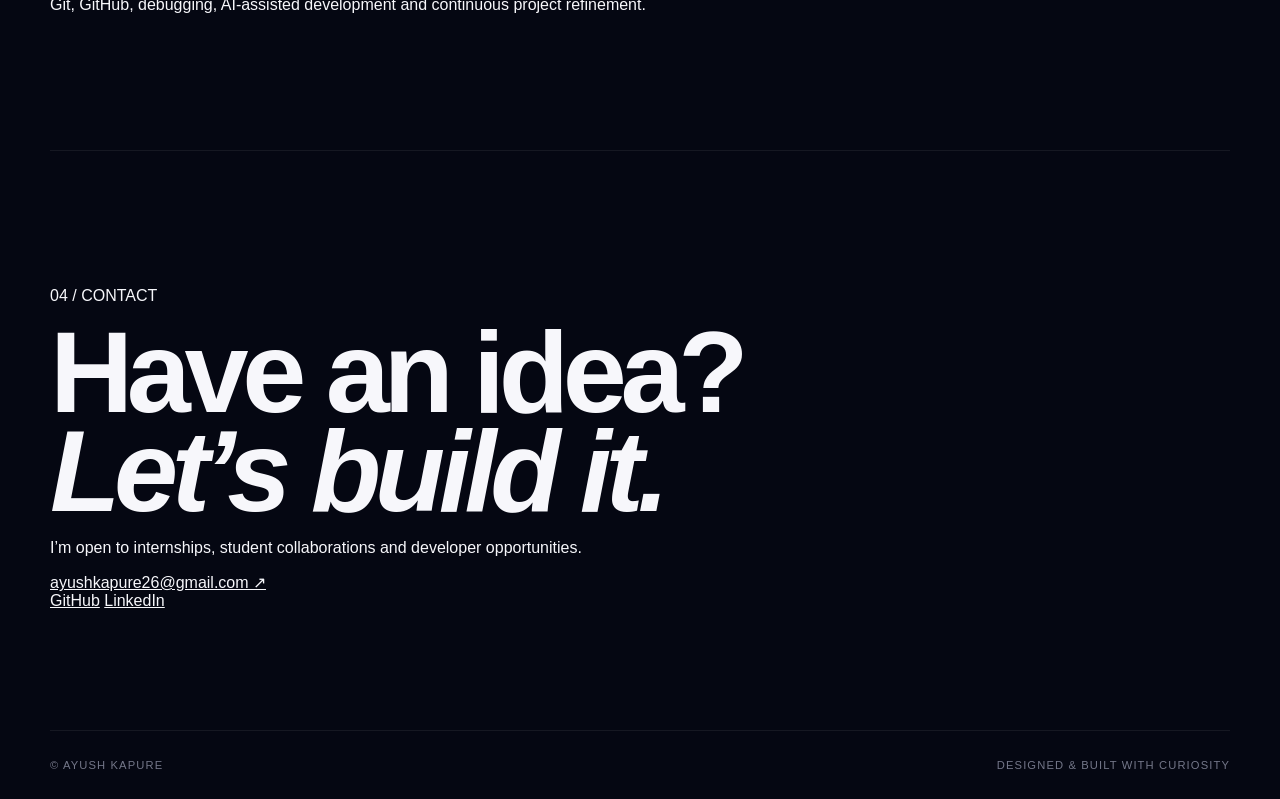
==== commit 9913948f: "Redesign portfolio with animated showcase layout" ====
--- a/index.html
+++ b/index.html
@@ -1 +1,186 @@
-<!DOCTYPE html><html lang="en"><head><meta charset="UTF-8"><meta name="viewport" content="width=device-width,initial-scale=1"><meta name="referrer" content="no-referrer"><meta http-equiv="Content-Security-Policy" content="default-src 'self'; script-src 'self'; style-src 'self' 'unsafe-inline'; img-src 'self' https://avatars.githubusercontent.com data:; connect-src 'none'; object-src 'none'; base-uri 'none'; form-action 'none'; upgrade-insecure-requests"><meta name="description" content="Ayush Kapure — 3D developer portfolio featuring Android and CNG projects."><title>Ayush Kapure — 3D Portfolio</title><link rel="stylesheet" href="style.css"></head><body><canvas id="space" aria-hidden="true"></canvas><header><a class="brand" href="#home">AYUSH<span>.</span></a><nav><a href="#about">About</a><a href="#work">Work</a><a href="#skills">Skills</a><a href="#contact">Contact</a></nav><a class="github" href="https://github.com/ayushkapure26" target="_blank" rel="noopener noreferrer">GitHub ↗</a></header><main><section id="home" class="hero"><div class="hero-copy"><p class="eyebrow">FINAL-YEAR COMPUTER ENGINEERING • INDIA</p><h1>BUILDING<br><span>USEFUL</span><br>EXPERIENCES.</h1><p class="lead">Android developer focused on practical products, clean interfaces and real-world problems.</p><div class="actions"><a class="btn primary" href="#work">Explore projects ↗</a><a class="btn" href="mailto:ayushkapure26@gmail.com">Contact me</a></div></div><div class="scene-card"><div class="orb-wrap"><div class="orb-label top">ANDROID</div><div class="orb-label right">CNG</div><div class="orb-label bottom">BUILD</div><div class="glass-card"><img src="https://avatars.githubusercontent.com/u/113749854?v=4" alt="Ayush Kapure"><div><b>Ayush Kapure</b><span>Developer / Student</span></div></div></div></div></section><section id="about" class="section"><p class="section-no">01 / ABOUT</p><div class="two-col"><h2>I turn <span>everyday problems</span> into practical software.</h2><div class="copy"><p>I’m Ayush Kapure, a final-year Computer Engineering student learning through hands-on development.</p><p>My work is centered on Android, CNG utility ideas, web interfaces, debugging and project delivery.</p><div class="stats"><div><b>B.Tech</b><span>Computer Engineering</span></div><div><b>Android</b><span>Primary focus</span></div><div><b>2026</b><span>Final year</span></div></div></div></div></section><section id="work" class="section"><p class="section-no">02 / SELECTED WORK</p><div class="projects"><article><div class="num">01</div><div><p class="type">ANDROID • FUEL UTILITY</p><h3>CNG मित्र</h3><p>A fuel diary for CNG drivers with refill records, mileage, expenses, offline Guest Mode and CSV import/export.</p><div class="tags"><span>Kotlin</span><span>Jetpack Compose</span><span>Room</span><span>Coroutines</span></div><a href="https://github.com/ayushkapure26/Ayush_prmm" target="_blank" rel="noopener noreferrer">View project ↗</a></div><div class="project-art sphere"></div></article><article><div class="num">02</div><div><p class="type">WEB • CNG BOOKING</p><h3>CNG Booking Website</h3><p>A practical web project for simplifying CNG booking workflows with an easy-to-use interface.</p><div class="tags"><span>HTML</span><span>CSS</span><span>JavaScript</span></div><a href="https://github.com/ayushkapure26/ayushkapure80" target="_blank" rel="noopener noreferrer">View project ↗</a></div><div class="project-art cube"><i></i><i></i><i></i></div></article></div></section><section id="skills" class="section"><p class="section-no">03 / TOOLKIT</p><h2 class="wide-title">TOOLS I USE TO <span>BUILD.</span></h2><div class="skills"><div><b>Android</b><p>Kotlin · Jetpack Compose · Room · Coroutines</p></div><div><b>Programming</b><p>Java · Python · C · C++ · JavaScript</p></div><div><b>Platforms</b><p>Git · GitHub Actions · Firebase · Google Maps · Gemini</p></div></div></section><section id="contact" class="section contact"><p class="section-no">04 / CONTACT</p><h2>LET’S <span>BUILD</span><br>SOMETHING.</h2><div class="contact-links"><a href="mailto:ayushkapure26@gmail.com">Email ↗</a><a href="https://www.linkedin.com/in/ayush-kapure-19152a281/" target="_blank" rel="noopener noreferrer">LinkedIn ↗</a><a href="https://github.com/ayushkapure26" target="_blank" rel="noopener noreferrer">GitHub ↗</a></div></section></main><footer><span>© <span id="year"></span> AYUSH KAPURE</span><span>ORIGINAL 3D-INSPIRED IMPLEMENTATION</span></footer><script src="script.js"></script></body></html>+<!DOCTYPE html>
+<html lang="en">
+<head>
+  <meta charset="UTF-8">
+  <meta name="viewport" content="width=device-width,initial-scale=1">
+  <meta name="referrer" content="no-referrer">
+  <meta http-equiv="Content-Security-Policy" content="default-src 'self'; script-src 'self'; style-src 'self' 'unsafe-inline'; img-src 'self' https://avatars.githubusercontent.com data:; connect-src 'none'; object-src 'none'; base-uri 'none'; form-action 'none'; upgrade-insecure-requests">
+  <meta name="description" content="Ayush Kapure — Computer Engineering student and developer building practical Android and web products.">
+  <meta name="theme-color" content="#07080d">
+  <title>Ayush Kapure — Developer Portfolio</title>
+  <link rel="stylesheet" href="style.css">
+</head>
+<body>
+  <div class="noise" aria-hidden="true"></div>
+  <div class="cursor-glow" aria-hidden="true"></div>
+
+  <header class="site-header">
+    <a class="brand" href="#home" aria-label="Ayush Kapure home">AK<span>°</span></a>
+    <nav aria-label="Primary navigation">
+      <a href="#about">About</a>
+      <a href="#work">Work</a>
+      <a href="#skills">Skills</a>
+      <a href="#contact">Contact</a>
+    </nav>
+    <a class="header-cta" href="https://github.com/ayushkapure26" target="_blank" rel="noopener noreferrer">GitHub ↗</a>
+  </header>
+
+  <main>
+    <section id="home" class="hero shell">
+      <div class="hero-copy reveal">
+        <p class="kicker"><span></span> Available for opportunities</p>
+        <h1>AYUSH<br><em>KAPURE</em></h1>
+        <p class="hero-role">Computer Engineering student / Android & web developer</p>
+        <p class="hero-intro">I build useful digital products around real-world problems — with a focus on clean interfaces, practical workflows and dependable engineering.</p>
+        <div class="hero-actions">
+          <a class="button button-primary" href="#work">View selected work <span>↘</span></a>
+          <a class="button" href="mailto:ayushkapure26@gmail.com">Get in touch</a>
+        </div>
+      </div>
+
+      <div class="hero-visual reveal" aria-label="Ayush Kapure profile">
+        <div class="orbit orbit-one"></div>
+        <div class="orbit orbit-two"></div>
+        <div class="profile-card tilt-card">
+          <div class="profile-topline"><span>PORTFOLIO / 2026</span><span>INDIA</span></div>
+          <img src="https://avatars.githubusercontent.com/u/113749854?v=4" alt="Ayush Kapure">
+          <div class="profile-meta">
+            <div><strong>Ayush Kapure</strong><span>Developer • Student</span></div>
+            <span class="status-dot" title="Open to opportunities"></span>
+          </div>
+        </div>
+        <span class="floating-chip chip-one">ANDROID</span>
+        <span class="floating-chip chip-two">WEB</span>
+        <span class="floating-chip chip-three">BUILD • LEARN • SHIP</span>
+      </div>
+    </section>
+
+    <section id="about" class="section shell">
+      <div class="section-heading reveal">
+        <p>01 / ABOUT</p>
+        <h2>Turning everyday problems into <em>practical software.</em></h2>
+      </div>
+      <div class="about-grid">
+        <div class="about-copy reveal">
+          <p>I’m a final-year B.Tech Computer Engineering student who learns by building. I enjoy taking an idea from rough concept to a working product, then refining the experience until it feels simple and useful.</p>
+          <p>My current work spans Android apps, CNG utility products, web interfaces, debugging, Git/GitHub workflows and AI-assisted development.</p>
+        </div>
+        <div class="facts reveal">
+          <article><span>01</span><strong>B.Tech</strong><p>Computer Engineering</p></article>
+          <article><span>02</span><strong>Android</strong><p>Primary product focus</p></article>
+          <article><span>03</span><strong>2026</strong><p>Final-year student</p></article>
+          <article><span>04</span><strong>GitHub</strong><p>Building in public</p></article>
+        </div>
+      </div>
+    </section>
+
+    <section id="work" class="section shell">
+      <div class="section-heading work-heading reveal">
+        <div>
+          <p>02 / SELECTED WORK</p>
+          <h2>Projects built to be <em>used.</em></h2>
+        </div>
+        <div class="filters" aria-label="Project filters">
+          <button class="filter active" data-filter="all">All</button>
+          <button class="filter" data-filter="android">Android</button>
+          <button class="filter" data-filter="web">Web</button>
+        </div>
+      </div>
+
+      <div class="project-grid">
+        <article class="project-card featured reveal" data-category="android">
+          <div class="project-preview preview-cng">
+            <span class="preview-label">01 / FEATURED</span>
+            <div class="phone-mock">
+              <div class="phone-screen">
+                <small>CNG मित्र</small>
+                <strong>Drive smarter.</strong>
+                <div class="metric-row"><span>Refills</span><b>24</b></div>
+                <div class="metric-row"><span>Mileage</span><b>28.4</b></div>
+                <div class="metric-row"><span>Expense</span><b>₹4.8K</b></div>
+              </div>
+            </div>
+          </div>
+          <div class="project-content">
+            <p class="project-type">ANDROID • CNG UTILITY</p>
+            <h3>CNG मित्र</h3>
+            <p>A practical companion for CNG drivers focused on refill records, mileage, expenses and everyday vehicle-use workflows.</p>
+            <div class="tag-row"><span>Android</span><span>Kotlin</span><span>Product Design</span></div>
+            <a href="https://github.com/ayushkapure26/My-cng" target="_blank" rel="noopener noreferrer">View on GitHub ↗</a>
+          </div>
+        </article>
+
+        <article class="project-card reveal" data-category="web">
+          <div class="project-preview preview-booking">
+            <span class="preview-label">02 / WEB</span>
+            <div class="browser-mock">
+              <div class="browser-bar"><i></i><i></i><i></i></div>
+              <div class="browser-body"><span>BOOK</span><strong>CNG</strong><p>Simple booking workflow</p></div>
+            </div>
+          </div>
+          <div class="project-content">
+            <p class="project-type">WEB • BOOKING</p>
+            <h3>CNG Booking</h3>
+            <p>A lightweight web project designed to simplify a CNG booking flow with a clear, accessible interface.</p>
+            <div class="tag-row"><span>HTML</span><span>CSS</span><span>JavaScript</span></div>
+            <a href="https://github.com/ayushkapure26/ayushkapure80" target="_blank" rel="noopener noreferrer">View on GitHub ↗</a>
+          </div>
+        </article>
+
+        <article class="project-card reveal" data-category="android">
+          <div class="project-preview preview-refill">
+            <span class="preview-label">03 / MOBILE</span>
+            <div class="ring-art"><span>REFILL</span></div>
+          </div>
+          <div class="project-content">
+            <p class="project-type">ANDROID • TRACKER</p>
+            <h3>Refill Manager</h3>
+            <p>A focused refill-tracking concept for organizing fuel records and improving day-to-day expense visibility.</p>
+            <div class="tag-row"><span>Android</span><span>Data</span><span>UX</span></div>
+            <span class="private-note">Private development repository</span>
+          </div>
+        </article>
+      </div>
+    </section>
+
+    <section id="skills" class="section shell">
+      <div class="section-heading reveal">
+        <p>03 / TOOLKIT</p>
+        <h2>Tools I use to <em>build & ship.</em></h2>
+      </div>
+      <div class="skills-marquee reveal" aria-label="Skills">
+        <div class="marquee-track">
+          <span>ANDROID</span><i>✦</i><span>KOTLIN</span><i>✦</i><span>JAVA</span><i>✦</i><span>PYTHON</span><i>✦</i><span>HTML</span><i>✦</i><span>CSS</span><i>✦</i><span>JAVASCRIPT</span><i>✦</i><span>GIT</span><i>✦</i><span>GITHUB</span><i>✦</i>
+        </div>
+      </div>
+      <div class="skill-grid">
+        <article class="reveal"><span>Development</span><h3>Android & Programming</h3><p>Kotlin, Java, Python, C/C++, JavaScript and practical application development.</p></article>
+        <article class="reveal"><span>Interface</span><h3>Web & UI</h3><p>Responsive HTML/CSS interfaces, interaction design and clean user flows.</p></article>
+        <article class="reveal"><span>Workflow</span><h3>Build & Iterate</h3><p>Git, GitHub, debugging, AI-assisted development and continuous project refinement.</p></article>
+      </div>
+    </section>
+
+    <section id="contact" class="section contact shell">
+      <div class="contact-copy reveal">
+        <p>04 / CONTACT</p>
+        <h2>Have an idea?<br><em>Let’s build it.</em></h2>
+      </div>
+      <div class="contact-panel reveal">
+        <p>I’m open to internships, student collaborations and developer opportunities.</p>
+        <a class="contact-email" href="mailto:ayushkapure26@gmail.com">ayushkapure26@gmail.com ↗</a>
+        <div class="social-row">
+          <a href="https://github.com/ayushkapure26" target="_blank" rel="noopener noreferrer">GitHub</a>
+          <a href="https://www.linkedin.com/in/ayush-kapure-19152a281/" target="_blank" rel="noopener noreferrer">LinkedIn</a>
+        </div>
+      </div>
+    </section>
+  </main>
+
+  <footer class="shell">
+    <span>© <span id="year"></span> AYUSH KAPURE</span>
+    <span>DESIGNED & BUILT WITH CURIOSITY</span>
+  </footer>
+
+  <script src="script.js"></script>
+</body>
+</html>
--- a/style.css
+++ b/style.css
@@ -1 +1 @@
-*{box-sizing:border-box;margin:0;padding:0}:root{--bg:#090909;--text:#f3f0e8;--muted:#999892;--line:#292929;--yellow:#f2d446}html{scroll-behavior:smooth}body{font-family:Inter,sans-serif;background:var(--bg);color:var(--text);line-height:1.6;overflow-x:hidden}a{color:inherit}.section-shell{width:min(1220px,calc(100% - 44px));margin:auto}.grid-bg{position:fixed;inset:0;z-index:-3;background-image:linear-gradient(rgba(255,255,255,.035) 1px,transparent 1px),linear-gradient(90deg,rgba(255,255,255,.035) 1px,transparent 1px);background-size:56px 56px}.grid-bg:after{content:"";position:absolute;inset:0;background:radial-gradient(circle at 75% 18%,rgba(242,212,70,.08),transparent 28%)}.site-header{position:fixed;top:0;left:0;right:0;height:76px;z-index:40;display:flex;align-items:center;justify-content:space-between;padding:0 max(22px,calc((100vw - 1220px)/2));border-bottom:1px solid rgba(255,255,255,.07);background:rgba(9,9,9,.72);backdrop-filter:blur(14px)}.logo{font:700 1.1rem "Space Grotesk";text-decoration:none;letter-spacing:.08em}.logo span{color:var(--yellow)}.site-header nav{display:flex;gap:28px}.site-header nav a,.tiny-link{text-decoration:none;font-size:.76rem;color:#b9b8b1;text-transform:uppercase;letter-spacing:.1em}.site-header nav a:hover,.tiny-link:hover{color:#fff}.loader{position:fixed;inset:0;background:#050505;z-index:100;display:grid;place-items:center;transition:.7s}.loader.hide{opacity:0;visibility:hidden}.loader-inner{width:min(540px,calc(100% - 50px))}.loader-inner>p{font:700 clamp(2.5rem,7vw,5.6rem)/.95 "Space Grotesk";letter-spacing:-.05em}.loader-line{height:2px;background:#222;margin:30px 0 14px;overflow:hidden}.loader-line span{display:block;width:0;height:100%;background:var(--yellow);animation:load 1.45s ease forwards}.loader-bottom{display:flex;justify-content:space-between;font-size:.7rem;color:#888;letter-spacing:.18em}@keyframes load{to{width:100%}}.hero{min-height:100vh;padding-top:135px;padding-bottom:70px;display:flex;flex-direction:column;justify-content:center;position:relative}.hero-kicker,.section-index{font-size:.7rem;letter-spacing:.18em;color:#898983;text-transform:uppercase}.hero-grid{display:grid;grid-template-columns:1.15fr .85fr;align-items:center;gap:60px;margin-top:35px}.hero-line{overflow:hidden}.hero-line span{display:block;font:700 clamp(4.8rem,10vw,9.1rem)/.82 "Space Grotesk";letter-spacing:-.07em}.hero-line.outline span{color:transparent;-webkit-text-stroke:1.5px var(--yellow)}.hero-description{max-width:610px;color:var(--muted);font-size:1rem;margin:34px 0}.hero-actions{display:flex;gap:12px;flex-wrap:wrap}.pill{padding:12px 18px;border:1px solid #313131;border-radius:999px;text-decoration:none;font-size:.82rem}.pill.primary{background:var(--yellow);color:#111;border-color:var(--yellow);font-weight:700}.portrait-stage{display:grid;place-items:center;position:relative;min-height:500px}.photo-card{width:min(350px,82vw);background:#e8e4d7;padding:14px 14px 20px;color:#111;transform:rotate(3.5deg);box-shadow:0 30px 70px rgba(0,0,0,.45);position:relative;transition:transform .15s ease}.photo-card img{display:block;width:100%;aspect-ratio:4/5;object-fit:cover;filter:grayscale(100%) contrast(1.08)}.photo-tape{position:absolute;width:100px;height:26px;background:rgba(242,212,70,.9);top:-14px;left:50%;transform:translateX(-50%) rotate(-3deg);z-index:2}.photo-caption{display:flex;justify-content:space-between;align-items:end;padding-top:13px}.photo-caption span{font:700 1rem "Space Grotesk"}.photo-caption small{font-size:.67rem;color:#555}.orbit-tag{position:absolute;border:1px solid #343434;border-radius:999px;padding:8px 13px;font-size:.65rem;letter-spacing:.15em;background:#0d0d0d}.orbit-tag.one{top:14%;left:4%;transform:rotate(-8deg)}.orbit-tag.two{right:0;bottom:16%;transform:rotate(9deg);color:var(--yellow)}.scroll-note{position:absolute;bottom:28px;left:0;font-size:.64rem;color:#72726d;letter-spacing:.15em}.section-block{padding:125px 0;border-top:1px solid rgba(255,255,255,.07)}.split{display:grid;grid-template-columns:1.1fr .9fr;gap:80px;margin-top:48px}.display-title{font:700 clamp(3rem,6.2vw,6.4rem)/.92 "Space Grotesk";letter-spacing:-.055em}.display-title span,.contact-big h2 span{color:var(--yellow)}.body-copy{color:var(--muted);font-size:1.04rem}.body-copy p+p{margin-top:22px}.mini-stats{display:grid;grid-template-columns:repeat(3,1fr);gap:10px;margin-top:42px}.mini-stats div{border-top:1px solid #303030;padding-top:12px}.mini-stats b{display:block;color:#fff;font:600 1.1rem "Space Grotesk"}.mini-stats span{display:block;font-size:.68rem}.project-stack{display:grid;gap:18px;margin-top:48px}.project-panel{min-height:370px;border:1px solid var(--line);background:linear-gradient(135deg,#121212,#0d0d0d);padding:30px;display:grid;grid-template-columns:60px 1fr 180px;gap:26px;overflow:hidden}.project-panel.featured{background:radial-gradient(circle at 90% 20%,rgba(242,212,70,.1),transparent 30%),linear-gradient(135deg,#141414,#0d0d0d)}.project-no{font:600 .8rem "Space Grotesk";color:var(--yellow)}.project-type{font-size:.66rem;letter-spacing:.15em;color:#81817c}.project-content h3{font:700 clamp(3.3rem,7vw,6.8rem)/.9 "Space Grotesk";letter-spacing:-.06em;margin:30px 0 18px}.project-content>p:not(.project-type){color:var(--muted);max-width:680px}.tag-row{display:flex;flex-wrap:wrap;gap:8px;margin:24px 0}.tag-row span{padding:6px 10px;border:1px solid #333;border-radius:999px;font-size:.68rem;color:#bbb}.project-content>a{font-weight:700;text-decoration:none;border-bottom:1px solid #555}.project-mark{align-self:end;justify-self:end;font:700 3rem/.8 "Space Grotesk";text-align:right;color:#202020;-webkit-text-stroke:1px #353535}.skill-marquee{overflow:hidden;border-top:1px solid #2b2b2b;border-bottom:1px solid #2b2b2b;margin:48px 0 24px}.marquee-track{display:flex;width:max-content;animation:marquee 26s linear infinite}.marquee-track span{font:600 1rem "Space Grotesk";padding:18px 24px;white-space:nowrap}@keyframes marquee{to{transform:translateX(-50%)}}.skill-cards{display:grid;grid-template-columns:repeat(3,1fr);gap:14px}.skill-cards article{border:1px solid var(--line);background:#0f0f0f;min-height:210px;padding:25px}.skill-cards small{color:var(--yellow)}.skill-cards h3{font:600 1.55rem "Space Grotesk";margin:65px 0 8px}.skill-cards p{color:var(--muted);font-size:.88rem}.education-list{margin-top:45px}.edu-row{display:grid;grid-template-columns:145px 1fr 250px;gap:24px;align-items:center;padding:28px 0;border-bottom:1px solid #262626}.edu-row>span{font-size:.68rem;color:var(--yellow);letter-spacing:.13em}.edu-row h3{font:600 1.25rem "Space Grotesk"}.edu-row p,.edu-row a{color:var(--muted);font-size:.84rem;text-decoration:none}.contact-section{padding:145px 0 70px}.contact-big{margin:48px 0 78px}.contact-big>p{color:#888;letter-spacing:.2em;font-size:.7rem}.contact-big h2{font:700 clamp(4.5rem,11vw,9.8rem)/.8 "Space Grotesk";letter-spacing:-.075em;margin-top:20px}.contact-bottom{display:flex;justify-content:space-between;gap:20px;border-top:1px solid #2a2a2a;padding-top:25px}.contact-bottom a{text-decoration:none;color:#c9c8c1;font-size:.84rem}.contact-bottom a:hover{color:var(--yellow)}footer{display:flex;justify-content:space-between;padding:25px 0 34px;color:#666;font-size:.67rem;letter-spacing:.12em;border-top:1px solid #1f1f1f}.reveal{opacity:0;transform:translateY(32px);transition:opacity .85s ease,transform .85s ease}.reveal.visible{opacity:1;transform:none}.cursor-glow{position:fixed;width:440px;height:440px;border-radius:50%;background:radial-gradient(circle,rgba(242,212,70,.08),transparent 65%);pointer-events:none;z-index:-1;transform:translate(-50%,-50%)}@media(max-width:900px){.site-header nav{display:none}.hero-grid,.split{grid-template-columns:1fr}.portrait-stage{order:-1;min-height:400px}.photo-card{width:285px}.project-panel{grid-template-columns:45px 1fr}.project-mark{display:none}.skill-cards{grid-template-columns:1fr}.edu-row{grid-template-columns:110px 1fr}.edu-row p,.edu-row a{grid-column:2}.mini-stats{grid-template-columns:1fr}.scroll-note{display:none}}@media(max-width:600px){.section-shell{width:calc(100% - 26px)}.site-header{height:66px;padding:0 13px}.tiny-link{display:none}.hero{padding-top:95px}.portrait-stage{min-height:330px}.photo-card{width:230px}.hero-line span{font-size:3.55rem}.hero-description{font-size:.9rem;margin:24px 0}.section-block{padding:90px 0}.display-title{font-size:3rem}.project-panel{padding:22px;grid-template-columns:1fr}.project-content h3{font-size:2.9rem;margin:20px 0 15px}.edu-row{grid-template-columns:1fr;gap:6px}.edu-row p,.edu-row a{grid-column:auto}.contact-section{padding-top:95px}.contact-big h2{font-size:4rem}.contact-bottom,footer{flex-direction:column}.cursor-glow{display:none}}+*{box-sizing:border-box}html{scroll-behavior:smooth}body{margin:0;background:#050712;color:#f7f7fb;font-family:Arial,Helvetica,sans-serif;overflow-x:hidden}a{color:inherit}.section,.hero,header,footer{width:min(1180px,calc(100% - 36px));margin:auto}#space{position:fixed;inset:0;width:100%;height:100%;z-index:-3;background:radial-gradient(circle at 70% 18%,rgba(100,77,255,.15),transparent 25%),linear-gradient(#050712,#080b18)}body:after{content:"";position:fixed;inset:0;pointer-events:none;z-index:-2;background-image:linear-gradient(rgba(255,255,255,.025) 1px,transparent 1px),linear-gradient(90deg,rgba(255,255,255,.025) 1px,transparent 1px);background-size:52px 52px}header{height:78px;display:flex;align-items:center;justify-content:space-between;position:sticky;top:0;z-index:20;background:rgba(5,7,18,.65);backdrop-filter:blur(16px);border-bottom:1px solid rgba(255,255,255,.07)}header nav{display:flex;gap:26px}.brand,.github,header nav a{text-decoration:none}.brand{font-weight:800;letter-spacing:.13em}.brand span,.eyebrow,.section-no,.type,.wide-title span,.two-col h2 span,.contact h2 span{color:#9b87ff}.github,header nav a{font-size:.78rem;color:#c7c8d2}.hero{min-height:calc(100vh - 78px);display:grid;grid-template-columns:1.08fr .92fr;gap:60px;align-items:center;padding:70px 0}.eyebrow,.section-no,.type{font-size:.68rem;letter-spacing:.18em;text-transform:uppercase}.hero h1,.two-col h2,.wide-title,.contact h2{font-size:clamp(3.3rem,8vw,7.5rem);line-height:.86;letter-spacing:-.055em;margin:18px 0}.hero h1 span{color:transparent;-webkit-text-stroke:1.5px #b29fff}.lead{max-width:590px;color:#a6a8b7;font-size:1rem;line-height:1.7}.actions{display:flex;gap:12px;flex-wrap:wrap;margin-top:28px}.btn{padding:12px 18px;border:1px solid #2c3044;border-radius:999px;text-decoration:none;background:rgba(255,255,255,.02)}.btn.primary{background:#9b87ff;color:#080913;border-color:#9b87ff;font-weight:700}.scene-card{min-height:500px;display:grid;place-items:center;perspective:1000px}.orb-wrap{width:min(420px,86vw);aspect-ratio:1;position:relative;border-radius:50%;display:grid;place-items:center;transform-style:preserve-3d;animation:float 5s ease-in-out infinite}.orb-wrap:before{content:"";position:absolute;inset:8%;border-radius:50%;border:1px solid rgba(178,159,255,.4);box-shadow:inset 0 0 70px rgba(112,86,255,.18),0 0 90px rgba(112,86,255,.12);transform:rotateX(65deg)}.orb-wrap:after{content:"";position:absolute;inset:18%;border-radius:50%;background:radial-gradient(circle at 35% 30%,rgba(255,255,255,.3),rgba(125,96,255,.18) 30%,rgba(21,25,50,.4) 68%,rgba(0,0,0,.05));border:1px solid rgba(255,255,255,.15);box-shadow:0 0 80px rgba(120,90,255,.25)}.glass-card{width:240px;z-index:3;padding:12px;border:1px solid rgba(255,255,255,.15);background:rgba(10,12,28,.72);backdrop-filter:blur(14px);border-radius:22px;transform:rotateY(-12deg) rotateX(7deg);box-shadow:0 25px 70px rgba(0,0,0,.35)}.glass-card img{width:100%;aspect-ratio:1;object-fit:cover;border-radius:16px;filter:grayscale(100%)}.glass-card div{padding:12px 3px 2px}.glass-card b,.glass-card span{display:block}.glass-card span{color:#9295a7;font-size:.78rem;margin-top:4px}.orb-label{position:absolute;z-index:4;border:1px solid #343952;background:#0b0e20;padding:8px 12px;border-radius:999px;font-size:.62rem;letter-spacing:.15em}.orb-label.top{top:8%;left:15%}.orb-label.right{right:1%;top:42%;color:#9b87ff}.orb-label.bottom{bottom:5%;left:24%}@keyframes float{50%{transform:translateY(-12px) rotateY(4deg)}}.section{padding:120px 0;border-top:1px solid rgba(255,255,255,.07)}.two-col{display:grid;grid-template-columns:1.05fr .95fr;gap:70px;margin-top:44px}.two-col h2,.wide-title{font-size:clamp(2.8rem,5.8vw,5.7rem)}.copy{color:#a5a8b7;line-height:1.8}.copy p+p{margin-top:18px}.stats{display:grid;grid-template-columns:repeat(3,1fr);gap:12px;margin-top:34px}.stats div,.skills div{border:1px solid #24283b;background:rgba(255,255,255,.025);padding:20px;border-radius:18px}.stats b,.stats span{display:block}.stats span{font-size:.72rem;color:#8d90a1;margin-top:5px}.projects{display:grid;gap:18px;margin-top:42px}.projects article{display:grid;grid-template-columns:54px 1fr 220px;gap:28px;min-height:340px;padding:28px;border:1px solid #24283b;border-radius:26px;background:linear-gradient(135deg,rgba(255,255,255,.035),rgba(255,255,255,.015));overflow:hidden}.num{color:#9b87ff;font-weight:700}.projects h3{font-size:clamp(2.4rem,5vw,4.8rem);margin:20px 0 14px;letter-spacing:-.04em}.projects p{color:#9da0b0;max-width:650px;line-height:1.7}.tags{display:flex;gap:8px;flex-wrap:wrap;margin:22px 0}.tags span{font-size:.68rem;border:1px solid #353a52;padding:6px 10px;border-radius:999px}.projects a{text-decoration:none;font-weight:700}.project-art{align-self:center;justify-self:center;width:150px;height:150px;position:relative}.sphere{border-radius:50%;background:radial-gradient(circle at 32% 28%,#fff,rgba(155,135,255,.7) 15%,rgba(70,53,170,.4) 43%,rgba(9,11,28,.2) 65%);box-shadow:0 0 55px rgba(155,135,255,.3);animation:spinGlow 4s ease-in-out infinite}.cube{transform-style:preserve-3d;animation:spinCube 8s linear infinite}.cube:before,.cube:after,.cube i{content:"";position:absolute;inset:20px;border:1px solid rgba(178,159,255,.65);background:rgba(155,135,255,.07)}.cube:before{transform:rotateY(60deg)}.cube:after{transform:rotateX(60deg)}.cube i:nth-child(1){transform:rotate(45deg)}.cube i:nth-child(2){transform:scale(.7)}.cube i:nth-child(3){transform:scale(.45) rotate(45deg)}@keyframes spinGlow{50%{transform:scale(1.08);box-shadow:0 0 85px rgba(155,135,255,.45)}}@keyframes spinCube{to{transform:rotate(360deg)}}.skills{display:grid;grid-template-columns:repeat(3,1fr);gap:14px;margin-top:35px}.skills b{font-size:1.25rem}.skills p{color:#9295a6;line-height:1.6}.contact{text-align:left}.contact h2{font-size:clamp(3.5rem,9vw,8rem)}.contact-links{display:flex;gap:18px;flex-wrap:wrap;border-top:1px solid #272b3d;padding-top:24px}.contact-links a{text-decoration:none;color:#d4d5de}footer{display:flex;justify-content:space-between;gap:20px;padding:28px 0;color:#747789;font-size:.7rem;letter-spacing:.1em;border-top:1px solid rgba(255,255,255,.07)}@media(max-width:900px){header nav{display:none}.hero,.two-col{grid-template-columns:1fr}.scene-card{order:-1;min-height:400px}.projects article{grid-template-columns:45px 1fr}.project-art{display:none}.skills{grid-template-columns:1fr}.stats{grid-template-columns:1fr}}@media(max-width:600px){.hero,.section,header,footer{width:calc(100% - 24px)}.github{display:none}.hero{padding-top:30px}.scene-card{min-height:330px}.orb-wrap{width:300px}.glass-card{width:185px}.hero h1{font-size:3.6rem}.section{padding:86px 0}.projects article{grid-template-columns:1fr;padding:22px}.two-col h2,.wide-title{font-size:3rem}.contact h2{font-size:4rem}footer{flex-direction:column}}
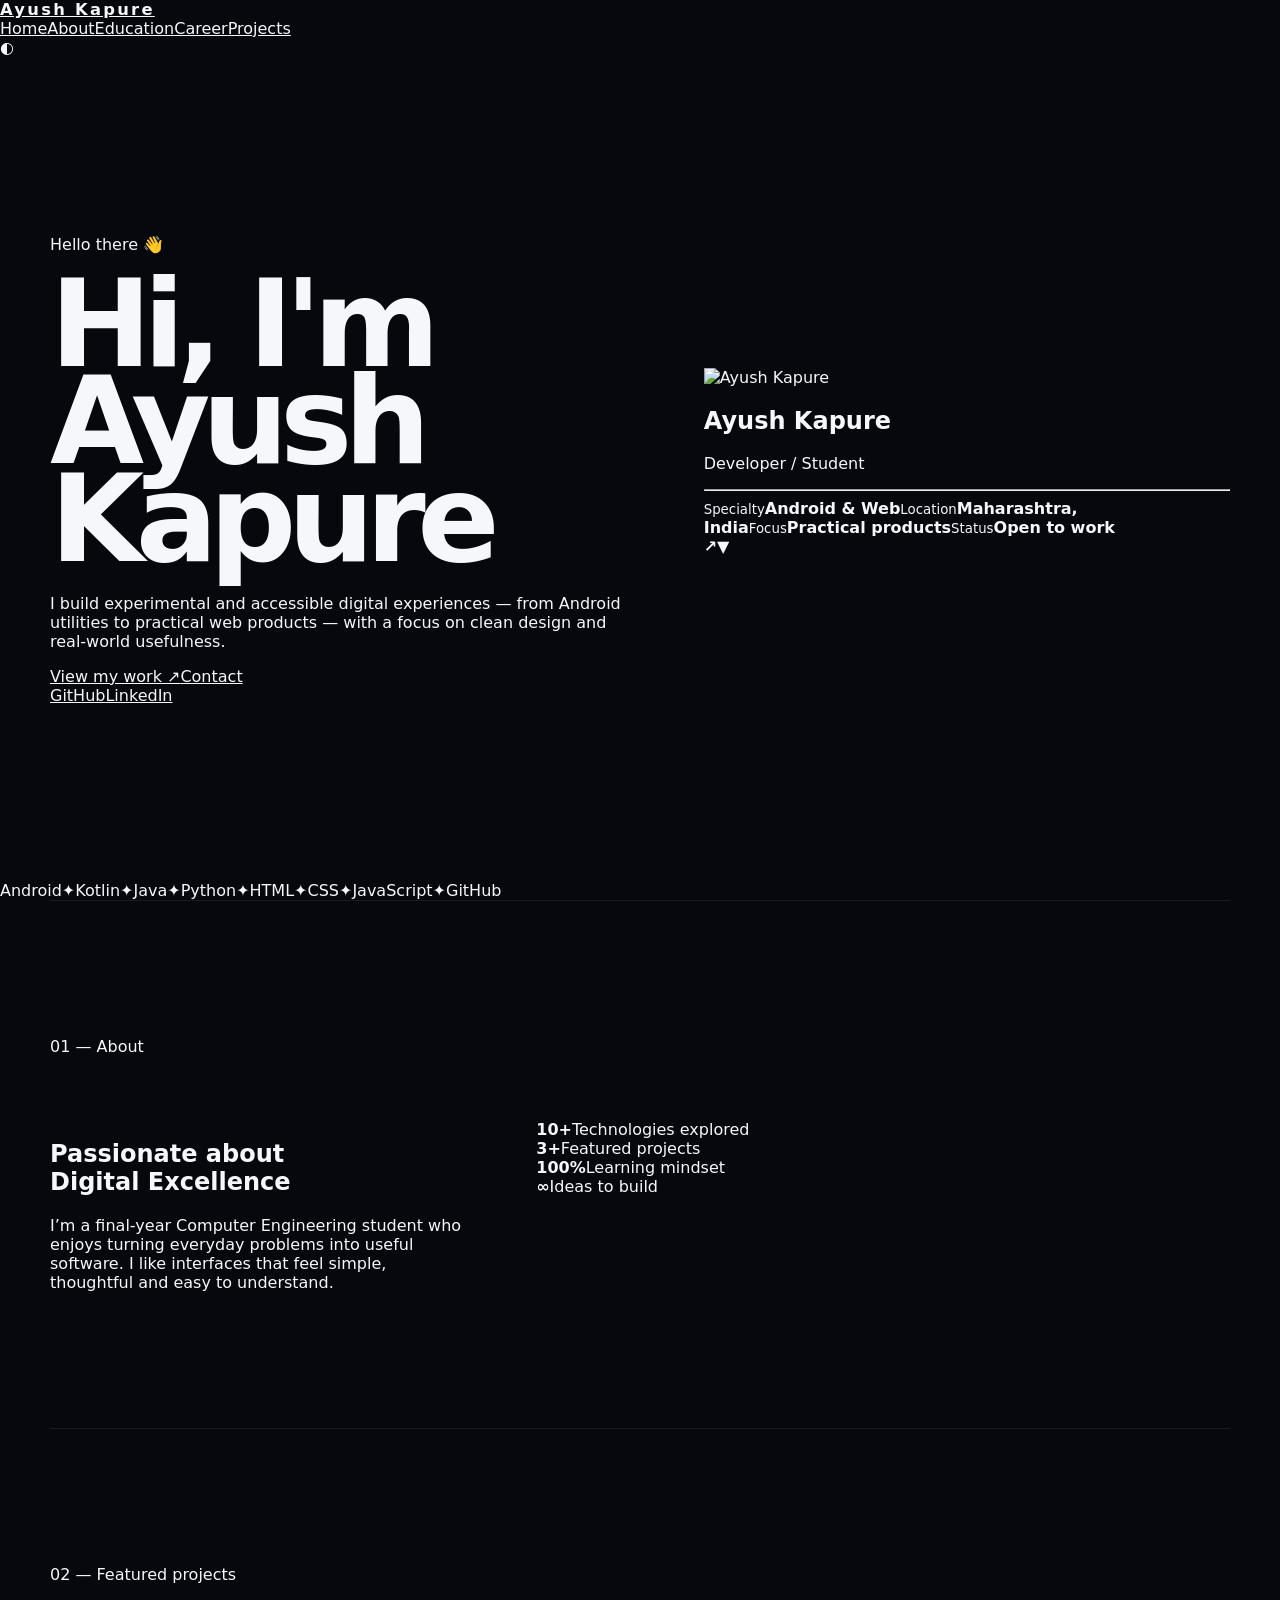
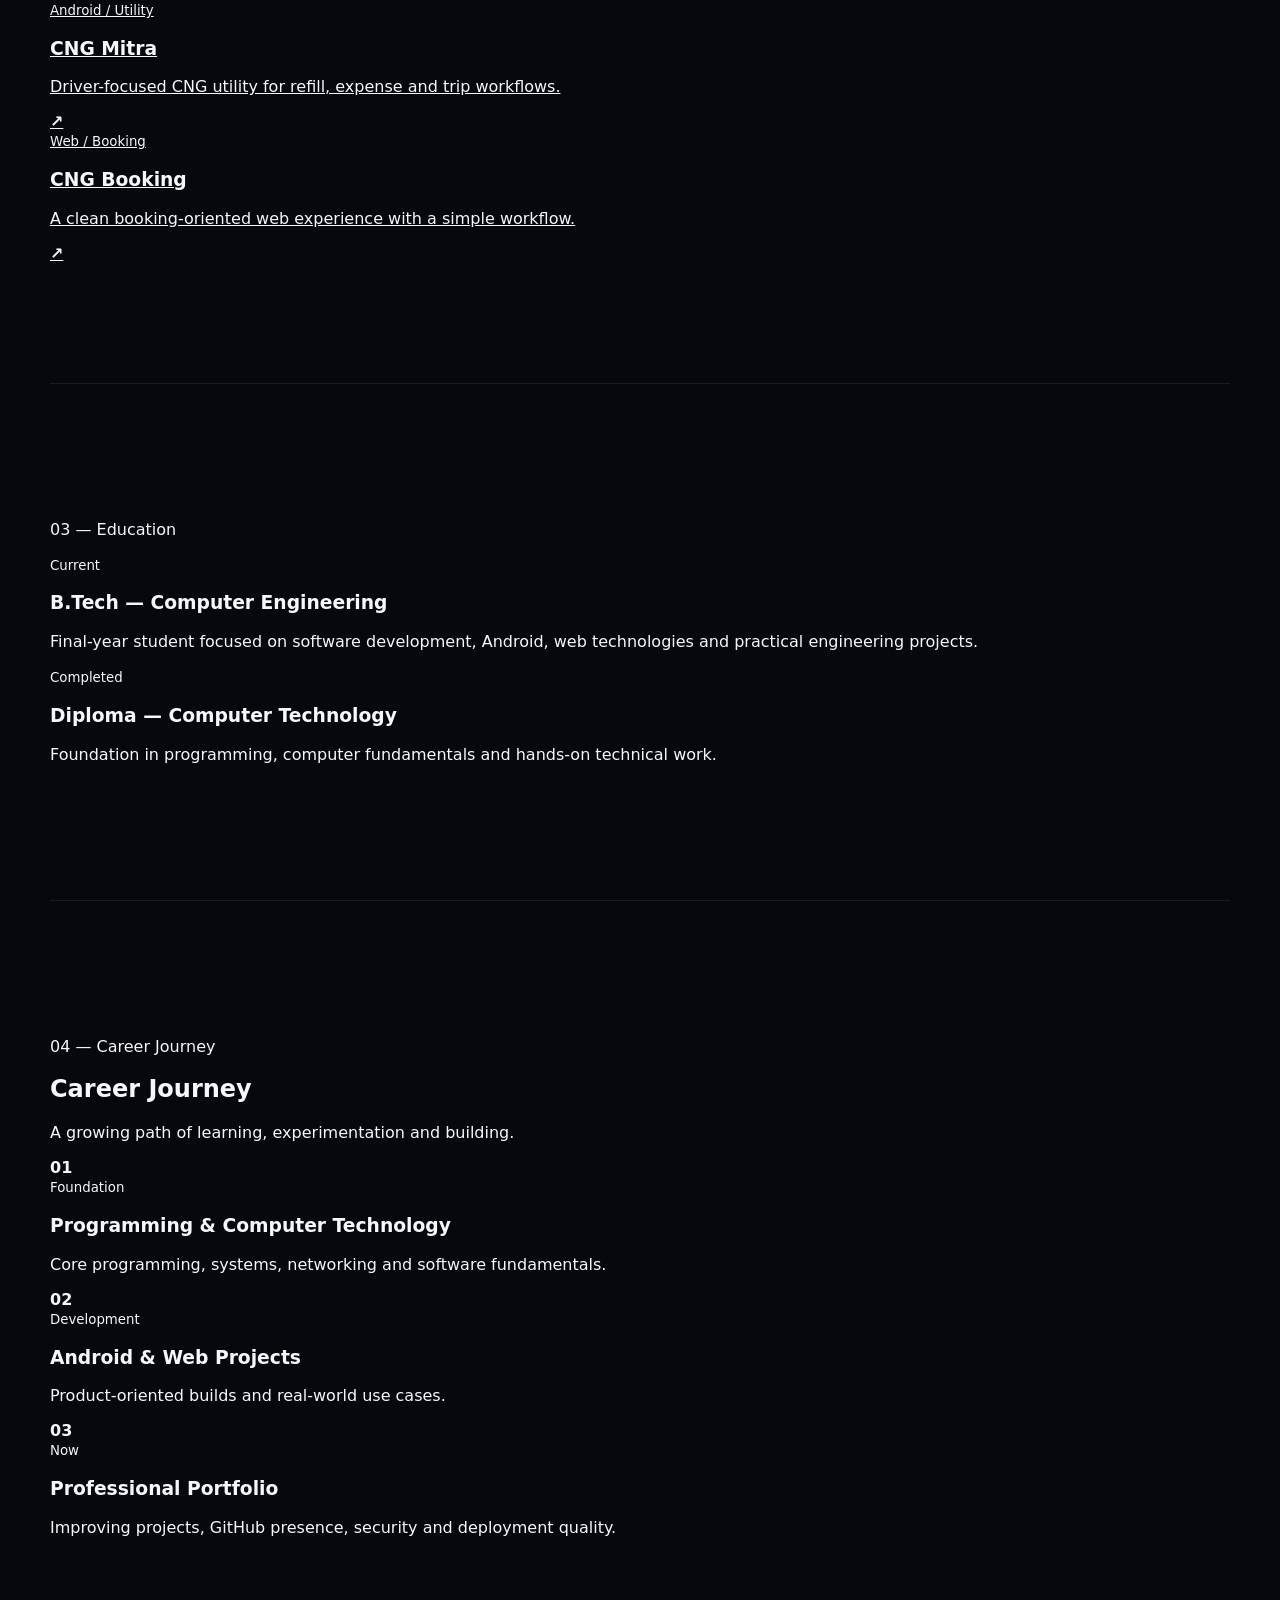
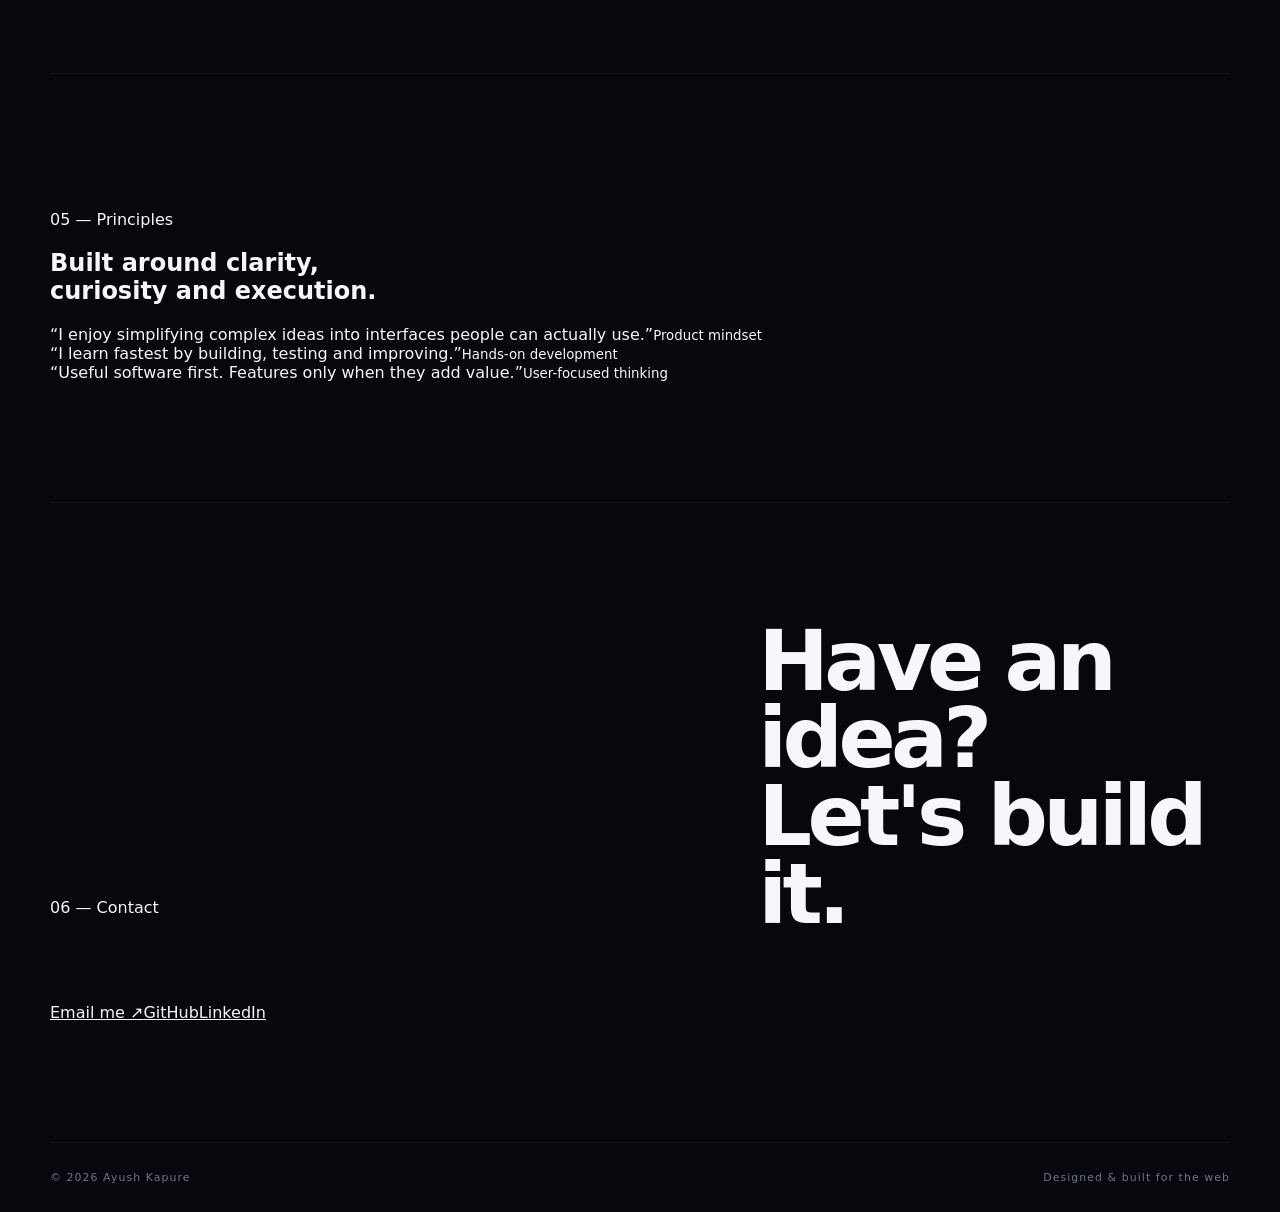
==== commit 5e5bc7fc: "Rebuild portfolio from provided visual reference" ====
--- a/index.html
+++ b/index.html
@@ -1,186 +1 @@
-<!DOCTYPE html>
-<html lang="en">
-<head>
-  <meta charset="UTF-8">
-  <meta name="viewport" content="width=device-width,initial-scale=1">
-  <meta name="referrer" content="no-referrer">
-  <meta http-equiv="Content-Security-Policy" content="default-src 'self'; script-src 'self'; style-src 'self' 'unsafe-inline'; img-src 'self' https://avatars.githubusercontent.com data:; connect-src 'none'; object-src 'none'; base-uri 'none'; form-action 'none'; upgrade-insecure-requests">
-  <meta name="description" content="Ayush Kapure — Computer Engineering student and developer building practical Android and web products.">
-  <meta name="theme-color" content="#07080d">
-  <title>Ayush Kapure — Developer Portfolio</title>
-  <link rel="stylesheet" href="style.css">
-</head>
-<body>
-  <div class="noise" aria-hidden="true"></div>
-  <div class="cursor-glow" aria-hidden="true"></div>
-
-  <header class="site-header">
-    <a class="brand" href="#home" aria-label="Ayush Kapure home">AK<span>°</span></a>
-    <nav aria-label="Primary navigation">
-      <a href="#about">About</a>
-      <a href="#work">Work</a>
-      <a href="#skills">Skills</a>
-      <a href="#contact">Contact</a>
-    </nav>
-    <a class="header-cta" href="https://github.com/ayushkapure26" target="_blank" rel="noopener noreferrer">GitHub ↗</a>
-  </header>
-
-  <main>
-    <section id="home" class="hero shell">
-      <div class="hero-copy reveal">
-        <p class="kicker"><span></span> Available for opportunities</p>
-        <h1>AYUSH<br><em>KAPURE</em></h1>
-        <p class="hero-role">Computer Engineering student / Android & web developer</p>
-        <p class="hero-intro">I build useful digital products around real-world problems — with a focus on clean interfaces, practical workflows and dependable engineering.</p>
-        <div class="hero-actions">
-          <a class="button button-primary" href="#work">View selected work <span>↘</span></a>
-          <a class="button" href="mailto:ayushkapure26@gmail.com">Get in touch</a>
-        </div>
-      </div>
-
-      <div class="hero-visual reveal" aria-label="Ayush Kapure profile">
-        <div class="orbit orbit-one"></div>
-        <div class="orbit orbit-two"></div>
-        <div class="profile-card tilt-card">
-          <div class="profile-topline"><span>PORTFOLIO / 2026</span><span>INDIA</span></div>
-          <img src="https://avatars.githubusercontent.com/u/113749854?v=4" alt="Ayush Kapure">
-          <div class="profile-meta">
-            <div><strong>Ayush Kapure</strong><span>Developer • Student</span></div>
-            <span class="status-dot" title="Open to opportunities"></span>
-          </div>
-        </div>
-        <span class="floating-chip chip-one">ANDROID</span>
-        <span class="floating-chip chip-two">WEB</span>
-        <span class="floating-chip chip-three">BUILD • LEARN • SHIP</span>
-      </div>
-    </section>
-
-    <section id="about" class="section shell">
-      <div class="section-heading reveal">
-        <p>01 / ABOUT</p>
-        <h2>Turning everyday problems into <em>practical software.</em></h2>
-      </div>
-      <div class="about-grid">
-        <div class="about-copy reveal">
-          <p>I’m a final-year B.Tech Computer Engineering student who learns by building. I enjoy taking an idea from rough concept to a working product, then refining the experience until it feels simple and useful.</p>
-          <p>My current work spans Android apps, CNG utility products, web interfaces, debugging, Git/GitHub workflows and AI-assisted development.</p>
-        </div>
-        <div class="facts reveal">
-          <article><span>01</span><strong>B.Tech</strong><p>Computer Engineering</p></article>
-          <article><span>02</span><strong>Android</strong><p>Primary product focus</p></article>
-          <article><span>03</span><strong>2026</strong><p>Final-year student</p></article>
-          <article><span>04</span><strong>GitHub</strong><p>Building in public</p></article>
-        </div>
-      </div>
-    </section>
-
-    <section id="work" class="section shell">
-      <div class="section-heading work-heading reveal">
-        <div>
-          <p>02 / SELECTED WORK</p>
-          <h2>Projects built to be <em>used.</em></h2>
-        </div>
-        <div class="filters" aria-label="Project filters">
-          <button class="filter active" data-filter="all">All</button>
-          <button class="filter" data-filter="android">Android</button>
-          <button class="filter" data-filter="web">Web</button>
-        </div>
-      </div>
-
-      <div class="project-grid">
-        <article class="project-card featured reveal" data-category="android">
-          <div class="project-preview preview-cng">
-            <span class="preview-label">01 / FEATURED</span>
-            <div class="phone-mock">
-              <div class="phone-screen">
-                <small>CNG मित्र</small>
-                <strong>Drive smarter.</strong>
-                <div class="metric-row"><span>Refills</span><b>24</b></div>
-                <div class="metric-row"><span>Mileage</span><b>28.4</b></div>
-                <div class="metric-row"><span>Expense</span><b>₹4.8K</b></div>
-              </div>
-            </div>
-          </div>
-          <div class="project-content">
-            <p class="project-type">ANDROID • CNG UTILITY</p>
-            <h3>CNG मित्र</h3>
-            <p>A practical companion for CNG drivers focused on refill records, mileage, expenses and everyday vehicle-use workflows.</p>
-            <div class="tag-row"><span>Android</span><span>Kotlin</span><span>Product Design</span></div>
-            <a href="https://github.com/ayushkapure26/My-cng" target="_blank" rel="noopener noreferrer">View on GitHub ↗</a>
-          </div>
-        </article>
-
-        <article class="project-card reveal" data-category="web">
-          <div class="project-preview preview-booking">
-            <span class="preview-label">02 / WEB</span>
-            <div class="browser-mock">
-              <div class="browser-bar"><i></i><i></i><i></i></div>
-              <div class="browser-body"><span>BOOK</span><strong>CNG</strong><p>Simple booking workflow</p></div>
-            </div>
-          </div>
-          <div class="project-content">
-            <p class="project-type">WEB • BOOKING</p>
-            <h3>CNG Booking</h3>
-            <p>A lightweight web project designed to simplify a CNG booking flow with a clear, accessible interface.</p>
-            <div class="tag-row"><span>HTML</span><span>CSS</span><span>JavaScript</span></div>
-            <a href="https://github.com/ayushkapure26/ayushkapure80" target="_blank" rel="noopener noreferrer">View on GitHub ↗</a>
-          </div>
-        </article>
-
-        <article class="project-card reveal" data-category="android">
-          <div class="project-preview preview-refill">
-            <span class="preview-label">03 / MOBILE</span>
-            <div class="ring-art"><span>REFILL</span></div>
-          </div>
-          <div class="project-content">
-            <p class="project-type">ANDROID • TRACKER</p>
-            <h3>Refill Manager</h3>
-            <p>A focused refill-tracking concept for organizing fuel records and improving day-to-day expense visibility.</p>
-            <div class="tag-row"><span>Android</span><span>Data</span><span>UX</span></div>
-            <span class="private-note">Private development repository</span>
-          </div>
-        </article>
-      </div>
-    </section>
-
-    <section id="skills" class="section shell">
-      <div class="section-heading reveal">
-        <p>03 / TOOLKIT</p>
-        <h2>Tools I use to <em>build & ship.</em></h2>
-      </div>
-      <div class="skills-marquee reveal" aria-label="Skills">
-        <div class="marquee-track">
-          <span>ANDROID</span><i>✦</i><span>KOTLIN</span><i>✦</i><span>JAVA</span><i>✦</i><span>PYTHON</span><i>✦</i><span>HTML</span><i>✦</i><span>CSS</span><i>✦</i><span>JAVASCRIPT</span><i>✦</i><span>GIT</span><i>✦</i><span>GITHUB</span><i>✦</i>
-        </div>
-      </div>
-      <div class="skill-grid">
-        <article class="reveal"><span>Development</span><h3>Android & Programming</h3><p>Kotlin, Java, Python, C/C++, JavaScript and practical application development.</p></article>
-        <article class="reveal"><span>Interface</span><h3>Web & UI</h3><p>Responsive HTML/CSS interfaces, interaction design and clean user flows.</p></article>
-        <article class="reveal"><span>Workflow</span><h3>Build & Iterate</h3><p>Git, GitHub, debugging, AI-assisted development and continuous project refinement.</p></article>
-      </div>
-    </section>
-
-    <section id="contact" class="section contact shell">
-      <div class="contact-copy reveal">
-        <p>04 / CONTACT</p>
-        <h2>Have an idea?<br><em>Let’s build it.</em></h2>
-      </div>
-      <div class="contact-panel reveal">
-        <p>I’m open to internships, student collaborations and developer opportunities.</p>
-        <a class="contact-email" href="mailto:ayushkapure26@gmail.com">ayushkapure26@gmail.com ↗</a>
-        <div class="social-row">
-          <a href="https://github.com/ayushkapure26" target="_blank" rel="noopener noreferrer">GitHub</a>
-          <a href="https://www.linkedin.com/in/ayush-kapure-19152a281/" target="_blank" rel="noopener noreferrer">LinkedIn</a>
-        </div>
-      </div>
-    </section>
-  </main>
-
-  <footer class="shell">
-    <span>© <span id="year"></span> AYUSH KAPURE</span>
-    <span>DESIGNED & BUILT WITH CURIOSITY</span>
-  </footer>
-
-  <script src="script.js"></script>
-</body>
-</html>+<!DOCTYPE html><html lang="en"><head><meta charset="UTF-8"><meta name="viewport" content="width=device-width,initial-scale=1"><meta name="referrer" content="no-referrer"><meta http-equiv="Content-Security-Policy" content="default-src 'self';script-src 'self';style-src 'self' 'unsafe-inline';img-src 'self' https://avatars.githubusercontent.com data:;connect-src 'none';object-src 'none';base-uri 'none';form-action 'none';upgrade-insecure-requests"><meta name="description" content="Ayush Kapure developer portfolio"><title>Ayush Kapure — Portfolio</title><link rel="stylesheet" href="style.css"></head><body><div class="grid-bg"></div><header><a class="brand" href="#home">Ayush Kapure</a><nav><a href="#home">Home</a><a href="#about">About</a><a href="#education">Education</a><a href="#journey">Career</a><a href="#projects">Projects</a></nav><span class="theme">◐</span></header><main><section id="home" class="hero shell"><div class="hero-copy reveal"><p class="hello">Hello there 👋</p><h1>Hi, I'm<br><span>Ayush Kapure</span></h1><p class="lead">I build experimental and accessible digital experiences — from Android utilities to practical web products — with a focus on clean design and real-world usefulness.</p><div class="actions"><a class="btn black" href="#projects">View my work ↗</a><a class="btn" href="#contact">Contact</a></div><div class="socials"><a href="https://github.com/ayushkapure26" target="_blank" rel="noopener noreferrer">GitHub</a><a href="https://www.linkedin.com/in/ayush-kapure-19152a281/" target="_blank" rel="noopener noreferrer">LinkedIn</a></div></div><div class="card-stage reveal"><div class="pin"></div><div class="lanyard"></div><article class="id-card" id="tiltCard"><div class="photo"><div class="disc"></div><img src="https://avatars.githubusercontent.com/u/113749854?v=4" alt="Ayush Kapure"></div><div class="id-body"><h2>Ayush Kapure</h2><p>Developer / Student</p><hr><div class="details"><span><small>Specialty</small><b>Android & Web</b></span><span><small>Location</small><b>Maharashtra, India</b></span><span><small>Focus</small><b>Practical products</b></span><span><small>Status</small><b>Open to work</b></span></div><div class="barcode"></div></div></article><b class="arrow a1">↗</b><b class="arrow a2">▼</b></div></section><div class="ticker"><span>Android</span><b>✦</b><span>Kotlin</span><b>✦</b><span>Java</span><b>✦</b><span>Python</span><b>✦</b><span>HTML</span><b>✦</b><span>CSS</span><b>✦</b><span>JavaScript</span><b>✦</b><span>GitHub</span></div><section id="about" class="section shell reveal"><p class="label">01 — About</p><div class="about-grid"><div><h2>Passionate about<br><span>Digital Excellence</span></h2><p>I’m a final-year Computer Engineering student who enjoys turning everyday problems into useful software. I like interfaces that feel simple, thoughtful and easy to understand.</p></div><div class="stats"><article><strong>10+</strong><span>Technologies explored</span></article><article><strong>3+</strong><span>Featured projects</span></article><article><strong>100%</strong><span>Learning mindset</span></article><article><strong>∞</strong><span>Ideas to build</span></article></div></div></section><section id="projects" class="section shell reveal"><p class="label">02 — Featured projects</p><div class="projects"><a class="project p1" href="https://github.com/ayushkapure26/My-cng" target="_blank" rel="noopener noreferrer"><div><small>Android / Utility</small><h3>CNG Mitra</h3><p>Driver-focused CNG utility for refill, expense and trip workflows.</p></div><b>↗</b></a><a class="project p2" href="https://github.com/ayushkapure26/ayushkapure80" target="_blank" rel="noopener noreferrer"><div><small>Web / Booking</small><h3>CNG Booking</h3><p>A clean booking-oriented web experience with a simple workflow.</p></div><b>↗</b></a></div></section><section id="education" class="section shell reveal"><p class="label">03 — Education</p><div class="edu"><i></i><div><small>Current</small><h3>B.Tech — Computer Engineering</h3><p>Final-year student focused on software development, Android, web technologies and practical engineering projects.</p></div></div><div class="edu muted"><i></i><div><small>Completed</small><h3>Diploma — Computer Technology</h3><p>Foundation in programming, computer fundamentals and hands-on technical work.</p></div></div></section><section id="journey" class="section shell reveal"><p class="label">04 — Career Journey</p><h2 class="center">Career <span>Journey</span></h2><p class="sub">A growing path of learning, experimentation and building.</p><div class="timeline"><article><b>01</b><div><small>Foundation</small><h3>Programming & Computer Technology</h3><p>Core programming, systems, networking and software fundamentals.</p></div></article><article><b>02</b><div><small>Development</small><h3>Android & Web Projects</h3><p>Product-oriented builds and real-world use cases.</p></div></article><article><b>03</b><div><small>Now</small><h3>Professional Portfolio</h3><p>Improving projects, GitHub presence, security and deployment quality.</p></div></article></div></section><section class="section shell reveal"><p class="label">05 — Principles</p><h2 class="quote-title">Built around <span>clarity</span>,<br>curiosity and execution.</h2><div class="quotes"><article>“I enjoy simplifying complex ideas into interfaces people can actually use.”<small>Product mindset</small></article><article>“I learn fastest by building, testing and improving.”<small>Hands-on development</small></article><article>“Useful software first. Features only when they add value.”<small>User-focused thinking</small></article></div></section><section id="contact" class="section shell contact reveal"><p class="label">06 — Contact</p><h2>Have an idea?<br><span>Let's build it.</span></h2><div class="contact-links"><a class="btn black" href="mailto:ayushkapure26@gmail.com">Email me ↗</a><a href="https://github.com/ayushkapure26" target="_blank" rel="noopener noreferrer">GitHub</a><a href="https://www.linkedin.com/in/ayush-kapure-19152a281/" target="_blank" rel="noopener noreferrer">LinkedIn</a></div></section></main><footer class="shell"><span>© <span id="year"></span> Ayush Kapure</span><span>Designed & built for the web</span></footer><script src="script.js"></script></body></html>
--- a/style.css
+++ b/style.css
@@ -1 +1 @@
-*{box-sizing:border-box}html{scroll-behavior:smooth}body{margin:0;background:#050712;color:#f7f7fb;font-family:Arial,Helvetica,sans-serif;overflow-x:hidden}a{color:inherit}.section,.hero,header,footer{width:min(1180px,calc(100% - 36px));margin:auto}#space{position:fixed;inset:0;width:100%;height:100%;z-index:-3;background:radial-gradient(circle at 70% 18%,rgba(100,77,255,.15),transparent 25%),linear-gradient(#050712,#080b18)}body:after{content:"";position:fixed;inset:0;pointer-events:none;z-index:-2;background-image:linear-gradient(rgba(255,255,255,.025) 1px,transparent 1px),linear-gradient(90deg,rgba(255,255,255,.025) 1px,transparent 1px);background-size:52px 52px}header{height:78px;display:flex;align-items:center;justify-content:space-between;position:sticky;top:0;z-index:20;background:rgba(5,7,18,.65);backdrop-filter:blur(16px);border-bottom:1px solid rgba(255,255,255,.07)}header nav{display:flex;gap:26px}.brand,.github,header nav a{text-decoration:none}.brand{font-weight:800;letter-spacing:.13em}.brand span,.eyebrow,.section-no,.type,.wide-title span,.two-col h2 span,.contact h2 span{color:#9b87ff}.github,header nav a{font-size:.78rem;color:#c7c8d2}.hero{min-height:calc(100vh - 78px);display:grid;grid-template-columns:1.08fr .92fr;gap:60px;align-items:center;padding:70px 0}.eyebrow,.section-no,.type{font-size:.68rem;letter-spacing:.18em;text-transform:uppercase}.hero h1,.two-col h2,.wide-title,.contact h2{font-size:clamp(3.3rem,8vw,7.5rem);line-height:.86;letter-spacing:-.055em;margin:18px 0}.hero h1 span{color:transparent;-webkit-text-stroke:1.5px #b29fff}.lead{max-width:590px;color:#a6a8b7;font-size:1rem;line-height:1.7}.actions{display:flex;gap:12px;flex-wrap:wrap;margin-top:28px}.btn{padding:12px 18px;border:1px solid #2c3044;border-radius:999px;text-decoration:none;background:rgba(255,255,255,.02)}.btn.primary{background:#9b87ff;color:#080913;border-color:#9b87ff;font-weight:700}.scene-card{min-height:500px;display:grid;place-items:center;perspective:1000px}.orb-wrap{width:min(420px,86vw);aspect-ratio:1;position:relative;border-radius:50%;display:grid;place-items:center;transform-style:preserve-3d;animation:float 5s ease-in-out infinite}.orb-wrap:before{content:"";position:absolute;inset:8%;border-radius:50%;border:1px solid rgba(178,159,255,.4);box-shadow:inset 0 0 70px rgba(112,86,255,.18),0 0 90px rgba(112,86,255,.12);transform:rotateX(65deg)}.orb-wrap:after{content:"";position:absolute;inset:18%;border-radius:50%;background:radial-gradient(circle at 35% 30%,rgba(255,255,255,.3),rgba(125,96,255,.18) 30%,rgba(21,25,50,.4) 68%,rgba(0,0,0,.05));border:1px solid rgba(255,255,255,.15);box-shadow:0 0 80px rgba(120,90,255,.25)}.glass-card{width:240px;z-index:3;padding:12px;border:1px solid rgba(255,255,255,.15);background:rgba(10,12,28,.72);backdrop-filter:blur(14px);border-radius:22px;transform:rotateY(-12deg) rotateX(7deg);box-shadow:0 25px 70px rgba(0,0,0,.35)}.glass-card img{width:100%;aspect-ratio:1;object-fit:cover;border-radius:16px;filter:grayscale(100%)}.glass-card div{padding:12px 3px 2px}.glass-card b,.glass-card span{display:block}.glass-card span{color:#9295a7;font-size:.78rem;margin-top:4px}.orb-label{position:absolute;z-index:4;border:1px solid #343952;background:#0b0e20;padding:8px 12px;border-radius:999px;font-size:.62rem;letter-spacing:.15em}.orb-label.top{top:8%;left:15%}.orb-label.right{right:1%;top:42%;color:#9b87ff}.orb-label.bottom{bottom:5%;left:24%}@keyframes float{50%{transform:translateY(-12px) rotateY(4deg)}}.section{padding:120px 0;border-top:1px solid rgba(255,255,255,.07)}.two-col{display:grid;grid-template-columns:1.05fr .95fr;gap:70px;margin-top:44px}.two-col h2,.wide-title{font-size:clamp(2.8rem,5.8vw,5.7rem)}.copy{color:#a5a8b7;line-height:1.8}.copy p+p{margin-top:18px}.stats{display:grid;grid-template-columns:repeat(3,1fr);gap:12px;margin-top:34px}.stats div,.skills div{border:1px solid #24283b;background:rgba(255,255,255,.025);padding:20px;border-radius:18px}.stats b,.stats span{display:block}.stats span{font-size:.72rem;color:#8d90a1;margin-top:5px}.projects{display:grid;gap:18px;margin-top:42px}.projects article{display:grid;grid-template-columns:54px 1fr 220px;gap:28px;min-height:340px;padding:28px;border:1px solid #24283b;border-radius:26px;background:linear-gradient(135deg,rgba(255,255,255,.035),rgba(255,255,255,.015));overflow:hidden}.num{color:#9b87ff;font-weight:700}.projects h3{font-size:clamp(2.4rem,5vw,4.8rem);margin:20px 0 14px;letter-spacing:-.04em}.projects p{color:#9da0b0;max-width:650px;line-height:1.7}.tags{display:flex;gap:8px;flex-wrap:wrap;margin:22px 0}.tags span{font-size:.68rem;border:1px solid #353a52;padding:6px 10px;border-radius:999px}.projects a{text-decoration:none;font-weight:700}.project-art{align-self:center;justify-self:center;width:150px;height:150px;position:relative}.sphere{border-radius:50%;background:radial-gradient(circle at 32% 28%,#fff,rgba(155,135,255,.7) 15%,rgba(70,53,170,.4) 43%,rgba(9,11,28,.2) 65%);box-shadow:0 0 55px rgba(155,135,255,.3);animation:spinGlow 4s ease-in-out infinite}.cube{transform-style:preserve-3d;animation:spinCube 8s linear infinite}.cube:before,.cube:after,.cube i{content:"";position:absolute;inset:20px;border:1px solid rgba(178,159,255,.65);background:rgba(155,135,255,.07)}.cube:before{transform:rotateY(60deg)}.cube:after{transform:rotateX(60deg)}.cube i:nth-child(1){transform:rotate(45deg)}.cube i:nth-child(2){transform:scale(.7)}.cube i:nth-child(3){transform:scale(.45) rotate(45deg)}@keyframes spinGlow{50%{transform:scale(1.08);box-shadow:0 0 85px rgba(155,135,255,.45)}}@keyframes spinCube{to{transform:rotate(360deg)}}.skills{display:grid;grid-template-columns:repeat(3,1fr);gap:14px;margin-top:35px}.skills b{font-size:1.25rem}.skills p{color:#9295a6;line-height:1.6}.contact{text-align:left}.contact h2{font-size:clamp(3.5rem,9vw,8rem)}.contact-links{display:flex;gap:18px;flex-wrap:wrap;border-top:1px solid #272b3d;padding-top:24px}.contact-links a{text-decoration:none;color:#d4d5de}footer{display:flex;justify-content:space-between;gap:20px;padding:28px 0;color:#747789;font-size:.7rem;letter-spacing:.1em;border-top:1px solid rgba(255,255,255,.07)}@media(max-width:900px){header nav{display:none}.hero,.two-col{grid-template-columns:1fr}.scene-card{order:-1;min-height:400px}.projects article{grid-template-columns:45px 1fr}.project-art{display:none}.skills{grid-template-columns:1fr}.stats{grid-template-columns:1fr}}@media(max-width:600px){.hero,.section,header,footer{width:calc(100% - 24px)}.github{display:none}.hero{padding-top:30px}.scene-card{min-height:330px}.orb-wrap{width:300px}.glass-card{width:185px}.hero h1{font-size:3.6rem}.section{padding:86px 0}.projects article{grid-template-columns:1fr;padding:22px}.two-col h2,.wide-title{font-size:3rem}.contact h2{font-size:4rem}footer{flex-direction:column}}+*{box-sizing:border-box}html{scroll-behavior:smooth}body{margin:0;background:#07080d;color:#f6f7fb;font-family:Inter,ui-sans-serif,system-ui,-apple-system,BlinkMacSystemFont,"Segoe UI",sans-serif;overflow-x:hidden}a{color:inherit}.shell{width:min(1180px,calc(100% - 36px));margin-inline:auto}.noise{position:fixed;inset:0;pointer-events:none;z-index:-3;background:radial-gradient(circle at 78% 18%,rgba(132,89,255,.15),transparent 24%),radial-gradient(circle at 13% 70%,rgba(52,211,153,.07),transparent 22%),linear-gradient(180deg,#07080d 0%,#0a0b12 48%,#07080d 100%)}.noise:after{content:"";position:absolute;inset:0;background-image:linear-gradient(rgba(255,255,255,.025) 1px,transparent 1px),linear-gradient(90deg,rgba(255,255,255,.025) 1px,transparent 1px);background-size:52px 52px;mask-image:linear-gradient(to bottom,rgba(0,0,0,.9),transparent 86%)}.cursor-glow{position:fixed;width:420px;height:420px;border-radius:50%;pointer-events:none;z-index:-2;transform:translate(-50%,-50%);background:radial-gradient(circle,rgba(139,92,246,.12),transparent 64%);filter:blur(4px)}.site-header{position:sticky;top:0;z-index:50;width:min(1180px,calc(100% - 36px));height:76px;margin:auto;display:flex;align-items:center;justify-content:space-between;border-bottom:1px solid rgba(255,255,255,.08);background:rgba(7,8,13,.62);backdrop-filter:blur(18px)}.site-header nav{display:flex;gap:28px}.site-header a{text-decoration:none}.brand{font-size:1.02rem;font-weight:900;letter-spacing:.14em}.brand span{color:#a78bfa}.site-header nav a,.header-cta{font-size:.76rem;color:#b8bac5}.site-header nav a:hover,.header-cta:hover{color:#fff}.hero{min-height:calc(100vh - 76px);display:grid;grid-template-columns:1.05fr .95fr;gap:72px;align-items:center;padding:74px 0 88px}.kicker,.section-heading>p,.project-type,.contact-copy>p{font-size:.68rem;letter-spacing:.18em;text-transform:uppercase;color:#9ea1ae}.kicker{display:flex;align-items:center;gap:9px}.kicker span{width:7px;height:7px;border-radius:50%;background:#34d399;box-shadow:0 0 16px rgba(52,211,153,.8)}.hero h1{font-size:clamp(4.6rem,9.5vw,9rem);line-height:.8;letter-spacing:-.07em;margin:22px 0 26px;font-weight:850}.hero h1 em,.section-heading h2 em,.contact h2 em{font-style:normal;color:transparent;-webkit-text-stroke:1.35px #b7a4ff}.hero-role{font-size:clamp(1rem,2vw,1.35rem);max-width:680px;margin:0;color:#d8d9e1}.hero-intro{max-width:600px;color:#9295a2;line-height:1.75;font-size:.97rem;margin:18px 0 0}.hero-actions{display:flex;gap:12px;flex-wrap:wrap;margin-top:30px}.button{display:inline-flex;align-items:center;gap:24px;padding:13px 18px;border-radius:999px;text-decoration:none;border:1px solid #292d3a;background:rgba(255,255,255,.025);font-size:.83rem}.button:hover{transform:translateY(-2px);border-color:#4c5267}.button-primary{background:#f4f4f7;color:#090a10;border-color:#f4f4f7;font-weight:800}.hero-visual{min-height:560px;display:grid;place-items:center;position:relative;perspective:1200px}.orbit{position:absolute;border:1px solid rgba(167,139,250,.24);border-radius:50%;animation:orbitPulse 6s ease-in-out infinite}.orbit-one{width:440px;height:440px;transform:rotateX(68deg)}.orbit-two{width:345px;height:345px;transform:rotateY(68deg);animation-delay:-3s}.profile-card{width:min(330px,78vw);padding:14px;border:1px solid rgba(255,255,255,.12);border-radius:28px;background:linear-gradient(160deg,rgba(255,255,255,.085),rgba(255,255,255,.025));backdrop-filter:blur(20px);box-shadow:0 30px 90px rgba(0,0,0,.45);transform-style:preserve-3d;transition:transform .18s ease}.profile-topline,.profile-meta{display:flex;align-items:center;justify-content:space-between}.profile-topline{font-size:.58rem;letter-spacing:.14em;color:#7d8190;padding:4px 4px 12px}.profile-card img{display:block;width:100%;aspect-ratio:4/5;object-fit:cover;object-position:center;border-radius:20px;filter:saturate(.78) contrast(1.03)}.profile-meta{padding:14px 6px 4px}.profile-meta strong,.profile-meta span{display:block}.profile-meta strong{font-size:1rem}.profile-meta div span{font-size:.72rem;color:#8f93a1;margin-top:4px}.status-dot{width:9px;height:9px;border-radius:50%;background:#34d399;box-shadow:0 0 18px rgba(52,211,153,.9)}.floating-chip{position:absolute;padding:8px 11px;border-radius:999px;background:#0c0e16;border:1px solid #303444;font-size:.58rem;letter-spacing:.14em;color:#c9cad2;box-shadow:0 8px 25px rgba(0,0,0,.25)}.chip-one{top:13%;left:4%}.chip-two{right:0;top:42%;color:#b7a4ff}.chip-three{left:9%;bottom:11%}@keyframes orbitPulse{50%{transform:scale(1.04) rotateX(72deg);opacity:.65}}.section{padding:120px 0;border-top:1px solid rgba(255,255,255,.07)}.section-heading{display:grid;grid-template-columns:190px 1fr;gap:32px;align-items:start}.section-heading h2,.contact h2{font-size:clamp(3rem,6.6vw,6.6rem);line-height:.92;letter-spacing:-.055em;margin:0;max-width:900px}.about-grid{display:grid;grid-template-columns:.75fr 1.25fr;gap:70px;margin-top:64px}.about-copy{color:#a2a5b0;line-height:1.85}.about-copy p{margin:0}.about-copy p+p{margin-top:20px}.facts{display:grid;grid-template-columns:repeat(2,1fr);gap:14px}.facts article,.skill-grid article{border:1px solid #252936;border-radius:22px;background:linear-gradient(145deg,rgba(255,255,255,.045),rgba(255,255,255,.015));padding:22px;min-height:150px}.facts article span{font-size:.62rem;color:#777b8a}.facts strong{display:block;font-size:1.35rem;margin-top:26px}.facts p{margin:5px 0 0;color:#8e92a0;font-size:.78rem}.work-heading{grid-template-columns:1fr auto;align-items:end}.work-heading>div:first-child{display:grid;grid-template-columns:190px 1fr;gap:32px;align-items:start}.filters{display:flex;gap:8px;flex-wrap:wrap;justify-content:flex-end}.filter{border:1px solid #2c3040;background:transparent;color:#9da0ad;border-radius:999px;padding:9px 13px;font:inherit;font-size:.72rem;cursor:pointer}.filter.active,.filter:hover{background:#f2f2f5;color:#0a0b10;border-color:#f2f2f5}.project-grid{display:grid;grid-template-columns:repeat(2,1fr);gap:18px;margin-top:48px}.project-card{border:1px solid #252936;border-radius:28px;overflow:hidden;background:#0b0d14;transition:transform .25s ease,border-color .25s ease,opacity .25s ease}.project-card:hover{transform:translateY(-5px);border-color:#454b61}.project-card.featured{grid-column:1/-1;display:grid;grid-template-columns:1.1fr .9fr}.project-preview{min-height:320px;position:relative;display:grid;place-items:center;overflow:hidden;background:#11141d}.featured .project-preview{min-height:460px}.preview-label{position:absolute;top:18px;left:18px;font-size:.62rem;letter-spacing:.15em;color:#9ca0af;z-index:3}.preview-cng{background:radial-gradient(circle at 50% 42%,rgba(112,88,255,.3),transparent 33%),linear-gradient(135deg,#111424,#0b0d14)}.phone-mock{width:210px;padding:8px;border-radius:34px;border:1px solid #4b5066;background:#080a10;transform:rotate(-6deg);box-shadow:0 30px 60px rgba(0,0,0,.45)}.phone-screen{min-height:390px;border-radius:27px;padding:24px 18px;background:linear-gradient(180deg,#171a29,#0c0f18);display:flex;flex-direction:column;justify-content:flex-end}.phone-screen small{color:#9d88ff;letter-spacing:.12em}.phone-screen strong{font-size:1.6rem;margin:8px 0 24px}.metric-row{display:flex;justify-content:space-between;padding:11px 0;border-top:1px solid rgba(255,255,255,.08);font-size:.74rem;color:#9397a5}.metric-row b{color:#f5f5f7}.preview-booking{background:radial-gradient(circle at 65% 25%,rgba(52,211,153,.14),transparent 25%),linear-gradient(135deg,#101720,#0b0d14)}.browser-mock{width:78%;border:1px solid #3c4251;border-radius:16px;background:#0a0d12;box-shadow:0 24px 55px rgba(0,0,0,.36);transform:rotate(2deg)}.browser-bar{height:32px;border-bottom:1px solid #242936;display:flex;gap:6px;align-items:center;padding:0 11px}.browser-bar i{display:block;width:6px;height:6px;border-radius:50%;background:#4a5061}.browser-body{padding:36px 28px 44px}.browser-body span{font-size:.65rem;letter-spacing:.18em;color:#6bd9ad}.browser-body strong{display:block;font-size:3.6rem;letter-spacing:-.06em;margin-top:6px}.browser-body p{margin:3px 0 0;color:#858997}.preview-refill{background:radial-gradient(circle at 50% 50%,rgba(167,139,250,.18),transparent 35%),#10121a}.ring-art{width:180px;height:180px;border-radius:50%;display:grid;place-items:center;border:1px solid rgba(167,139,250,.45);box-shadow:inset 0 0 45px rgba(167,139,250,.12),0 0 60px rgba(167,139,250,.12);position:relative}.ring-art:before,.ring-art:after{content:"";position:absolute;border-radius:50%;border:1px solid rgba(167,139,250,.24)}.ring-art:before{inset:22px}.ring-art:after{inset:46px}.ring-art span{font-size:.66rem;letter-spacing:.18em;color:#c2b5ff}.project-content{padding:28px}.featured .project-content{display:flex;flex-direction:column;justify-content:center;padding:40px}.project-content h3{font-size:clamp(2rem,4.6vw,4.6rem);letter-spacing:-.045em;margin:12px 0}.project-content>p:not(.project-type){color:#969aa8;line-height:1.72;max-width:620px}.tag-row{display:flex;gap:8px;flex-wrap:wrap;margin:20px 0 24px}.tag-row span{font-size:.66rem;padding:6px 9px;border:1px solid #303545;border-radius:999px;color:#b5b7c1}.project-content a{text-decoration:none;font-weight:750}.private-note{font-size:.72rem;color:#7e8291}.skills-marquee{overflow:hidden;border-block:1px solid rgba(255,255,255,.08);margin-top:58px}.marquee-track{display:flex;align-items:center;gap:26px;width:max-content;padding:18px 0;animation:marquee 22s linear infinite}.marquee-track span{font-size:1rem;letter-spacing:.13em;color:#d7d8df}.marquee-track i{font-style:normal;color:#725cff}@keyframes marquee{to{transform:translateX(-35%)}}.skill-grid{display:grid;grid-template-columns:repeat(3,1fr);gap:14px;margin-top:24px}.skill-grid article span{font-size:.63rem;letter-spacing:.14em;color:#8b8f9e;text-transform:uppercase}.skill-grid h3{font-size:1.35rem;margin:26px 0 10px}.skill-grid p{margin:0;color:#8f93a1;line-height:1.65;font-size:.85rem}.contact{display:grid;grid-template-columns:1.15fr .85fr;gap:70px;align-items:end}.contact-panel{border:1px solid #292d3b;border-radius:26px;padding:28px;background:linear-gradient(145deg,rgba(255,255,255,.04),rgba(255,255,255,.015))}.contact-panel p{color:#9599a7;line-height:1.7}.contact-email{display:block;text-decoration:none;font-size:clamp(1rem,2.2vw,1.5rem);font-weight:800;margin:28px 0;word-break:break-word}.social-row{display:flex;gap:16px;padding-top:18px;border-top:1px solid #282d3a}.social-row a{text-decoration:none;color:#b9bbc5;font-size:.8rem}footer{display:flex;justify-content:space-between;gap:20px;padding:28px 0;color:#717583;font-size:.68rem;letter-spacing:.1em;border-top:1px solid rgba(255,255,255,.07)}.reveal{opacity:0;transform:translateY(22px)}.reveal.visible{opacity:1;transform:none;transition:opacity .7s ease,transform .7s cubic-bezier(.2,.7,.2,1)}.project-card.hidden{display:none}@media(max-width:960px){.site-header nav{display:none}.hero{grid-template-columns:1fr;padding-top:44px}.hero-visual{order:-1;min-height:460px}.section-heading,.about-grid,.contact{grid-template-columns:1fr}.work-heading{grid-template-columns:1fr;gap:24px}.work-heading>div:first-child{grid-template-columns:1fr}.section-heading{gap:14px}.about-grid{gap:28px}.project-card.featured{grid-template-columns:1fr}.project-grid{grid-template-columns:1fr}.skill-grid{grid-template-columns:1fr}.filters{justify-content:flex-start}.section{padding:90px 0}}@media(max-width:640px){.shell,.site-header{width:calc(100% - 24px)}.header-cta{font-size:.7rem}.hero{gap:18px}.hero-visual{min-height:390px}.orbit-one{width:330px;height:330px}.orbit-two{width:260px;height:260px}.profile-card{width:240px}.chip-one{left:0}.chip-two{right:0}.chip-three{left:4%}.hero h1{font-size:4.25rem}.facts{grid-template-columns:1fr}.section{padding:76px 0}.featured .project-preview{min-height:360px}.phone-mock{width:170px}.phone-screen{min-height:310px}.browser-mock{width:88%}.browser-body strong{font-size:2.8rem}.project-content,.featured .project-content{padding:23px}.contact{gap:30px}footer{flex-direction:column}}@media(prefers-reduced-motion:reduce){html{scroll-behavior:auto}.orbit,.marquee-track{animation:none}.reveal{opacity:1;transform:none}.profile-card{transition:none}}
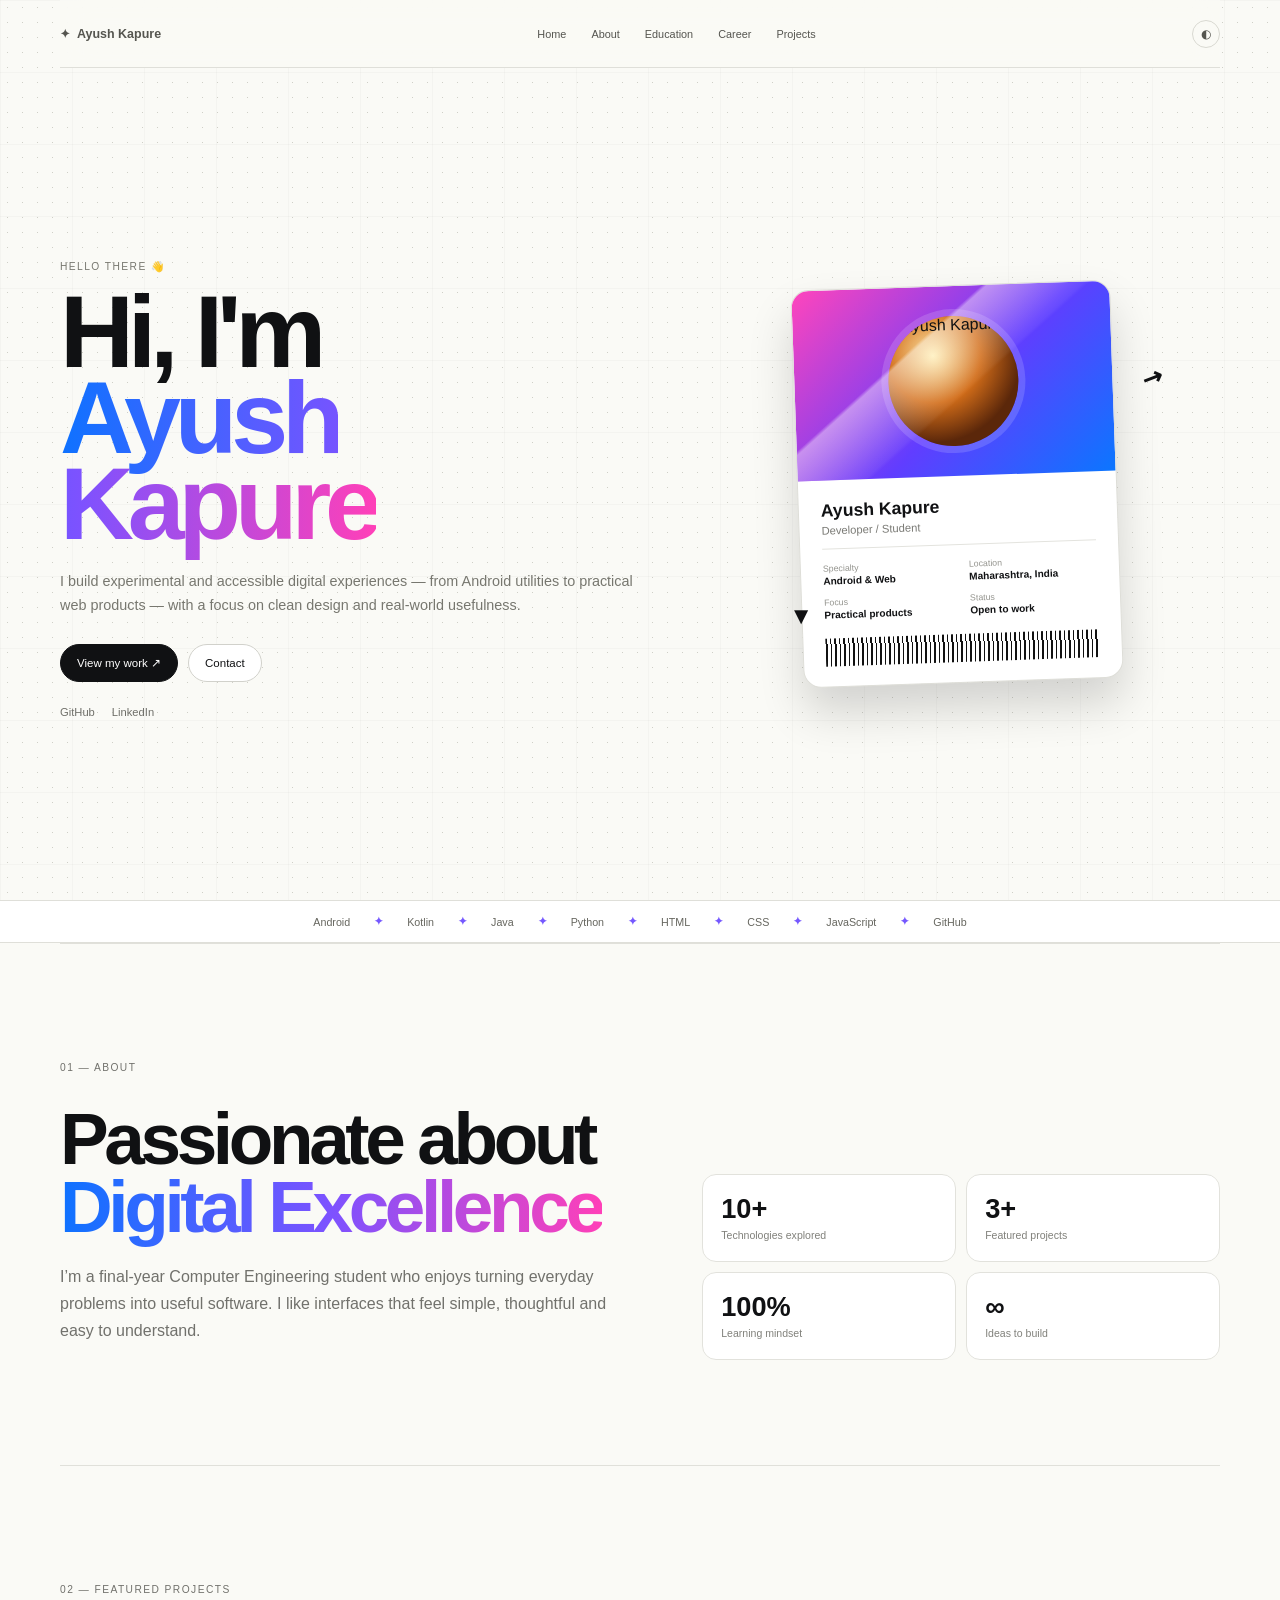
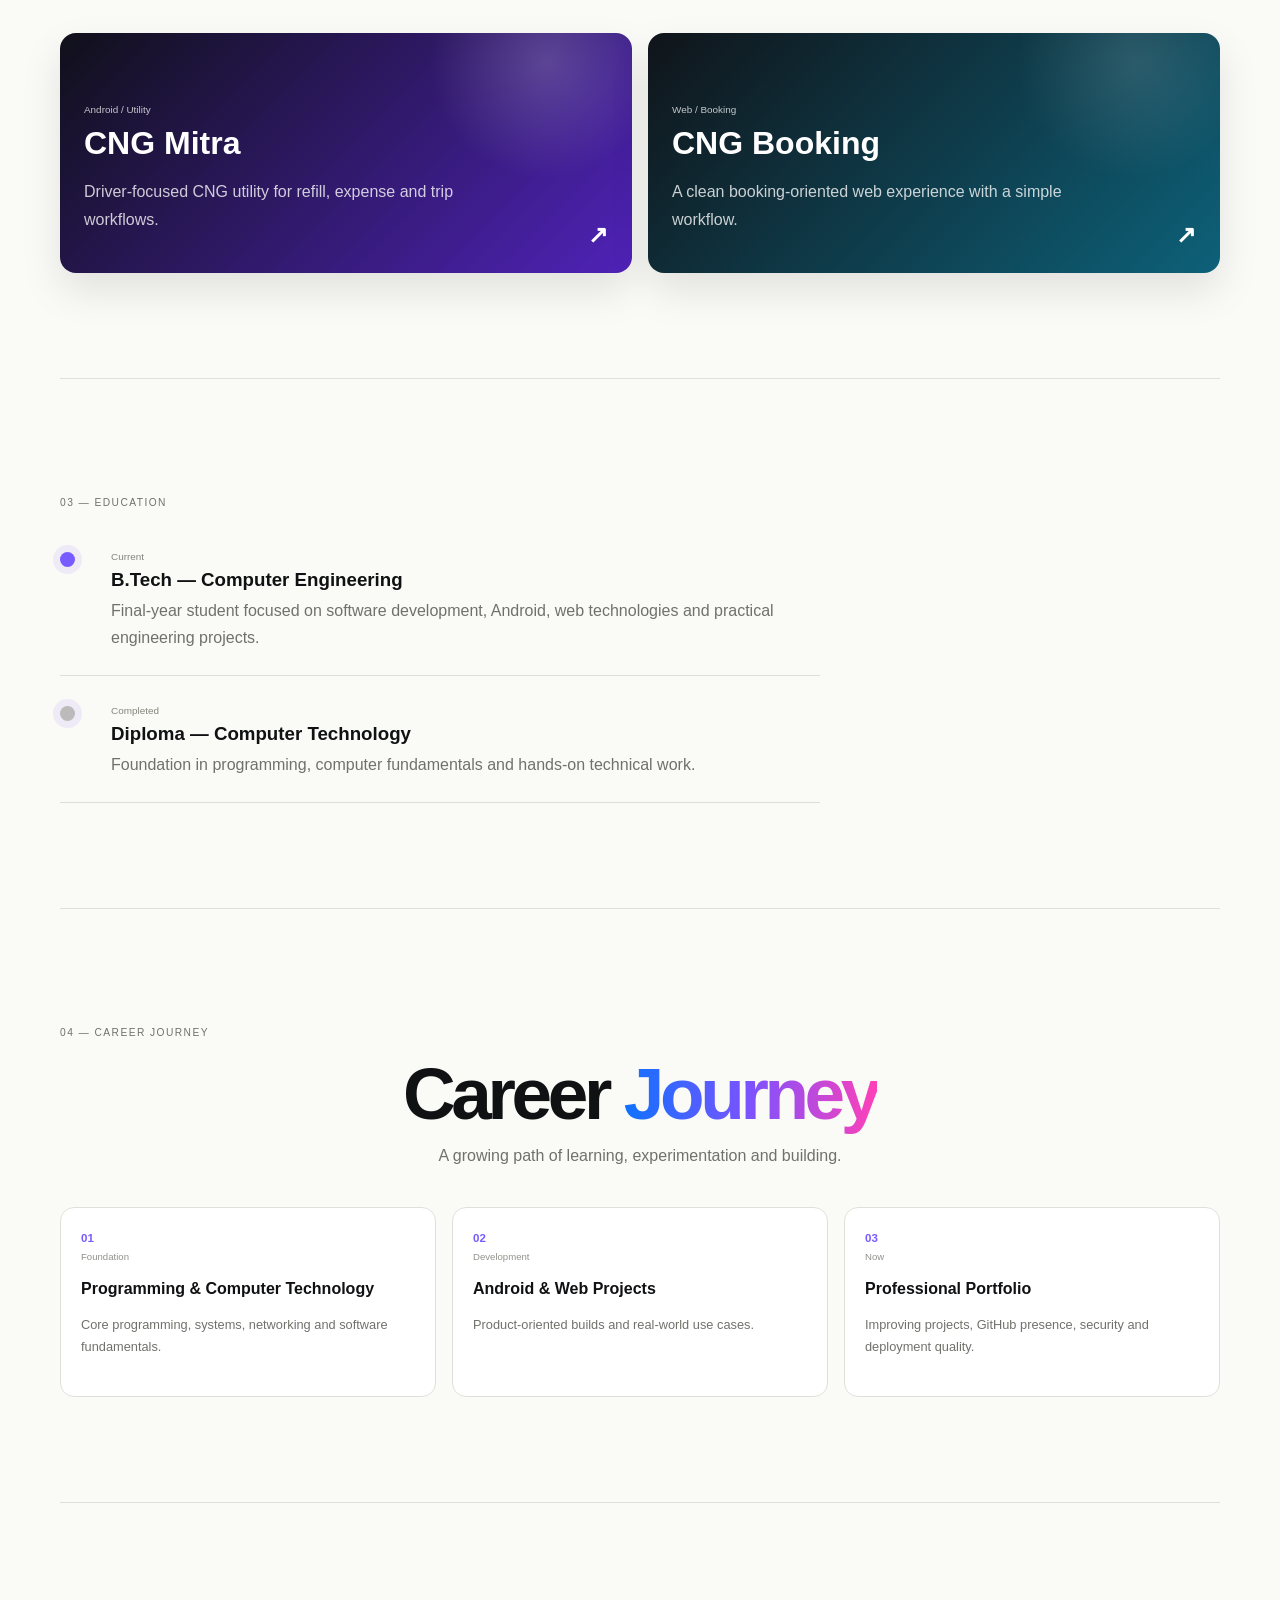
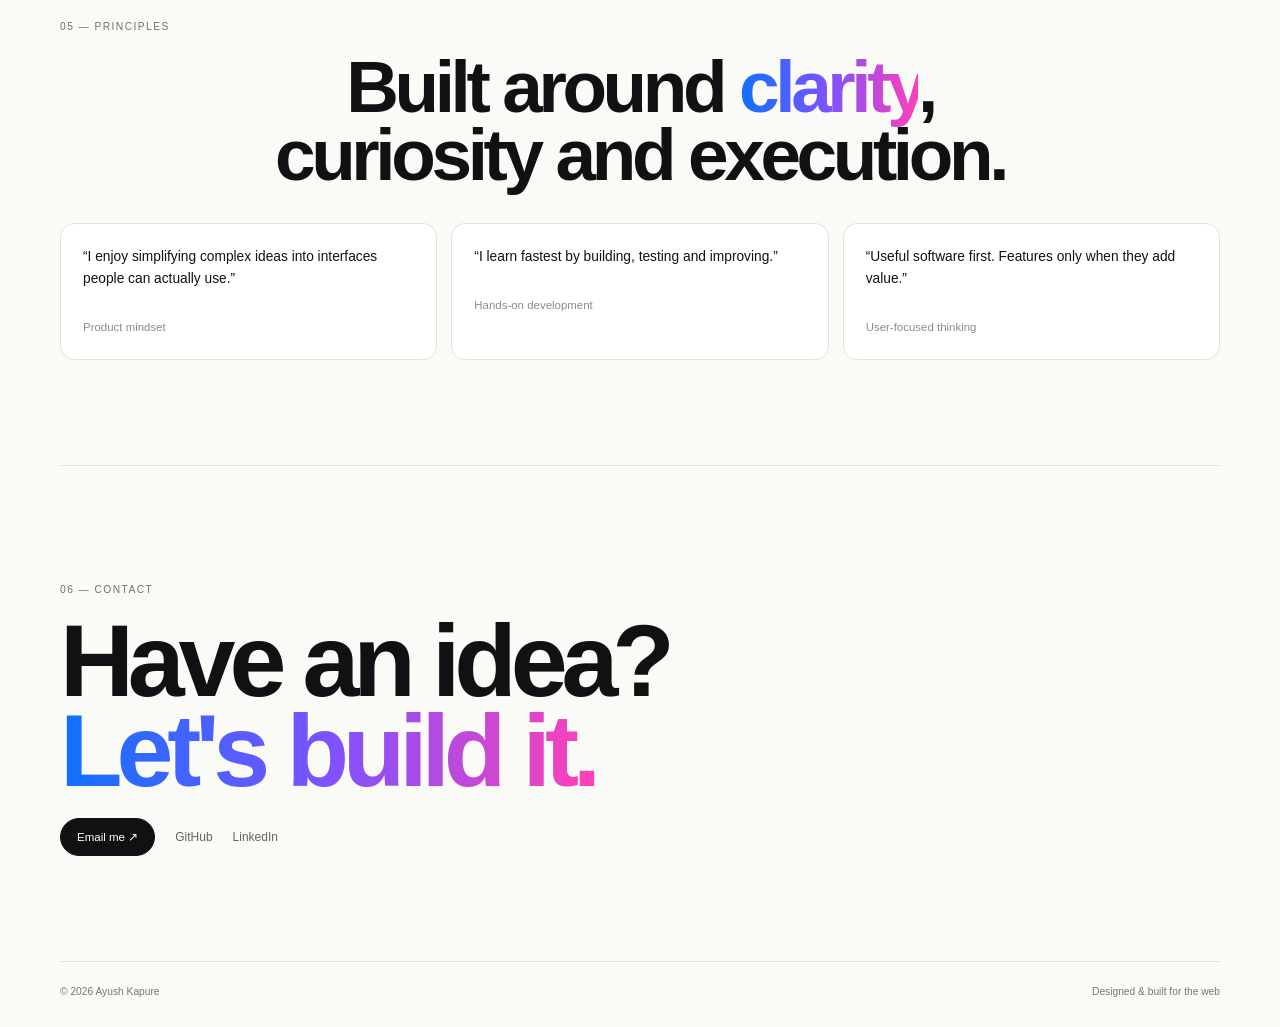
==== commit 92aff7d5: "Fix portrait obstruction by removing decorative card clip and lanyard" ====
--- a/index.html
+++ b/index.html
@@ -1 +1 @@
-<!DOCTYPE html><html lang="en"><head><meta charset="UTF-8"><meta name="viewport" content="width=device-width,initial-scale=1"><meta name="referrer" content="no-referrer"><meta http-equiv="Content-Security-Policy" content="default-src 'self';script-src 'self';style-src 'self' 'unsafe-inline';img-src 'self' https://avatars.githubusercontent.com data:;connect-src 'none';object-src 'none';base-uri 'none';form-action 'none';upgrade-insecure-requests"><meta name="description" content="Ayush Kapure developer portfolio"><title>Ayush Kapure — Portfolio</title><link rel="stylesheet" href="style.css"></head><body><div class="grid-bg"></div><header><a class="brand" href="#home">Ayush Kapure</a><nav><a href="#home">Home</a><a href="#about">About</a><a href="#education">Education</a><a href="#journey">Career</a><a href="#projects">Projects</a></nav><span class="theme">◐</span></header><main><section id="home" class="hero shell"><div class="hero-copy reveal"><p class="hello">Hello there 👋</p><h1>Hi, I'm<br><span>Ayush Kapure</span></h1><p class="lead">I build experimental and accessible digital experiences — from Android utilities to practical web products — with a focus on clean design and real-world usefulness.</p><div class="actions"><a class="btn black" href="#projects">View my work ↗</a><a class="btn" href="#contact">Contact</a></div><div class="socials"><a href="https://github.com/ayushkapure26" target="_blank" rel="noopener noreferrer">GitHub</a><a href="https://www.linkedin.com/in/ayush-kapure-19152a281/" target="_blank" rel="noopener noreferrer">LinkedIn</a></div></div><div class="card-stage reveal"><div class="pin"></div><div class="lanyard"></div><article class="id-card" id="tiltCard"><div class="photo"><div class="disc"></div><img src="https://avatars.githubusercontent.com/u/113749854?v=4" alt="Ayush Kapure"></div><div class="id-body"><h2>Ayush Kapure</h2><p>Developer / Student</p><hr><div class="details"><span><small>Specialty</small><b>Android & Web</b></span><span><small>Location</small><b>Maharashtra, India</b></span><span><small>Focus</small><b>Practical products</b></span><span><small>Status</small><b>Open to work</b></span></div><div class="barcode"></div></div></article><b class="arrow a1">↗</b><b class="arrow a2">▼</b></div></section><div class="ticker"><span>Android</span><b>✦</b><span>Kotlin</span><b>✦</b><span>Java</span><b>✦</b><span>Python</span><b>✦</b><span>HTML</span><b>✦</b><span>CSS</span><b>✦</b><span>JavaScript</span><b>✦</b><span>GitHub</span></div><section id="about" class="section shell reveal"><p class="label">01 — About</p><div class="about-grid"><div><h2>Passionate about<br><span>Digital Excellence</span></h2><p>I’m a final-year Computer Engineering student who enjoys turning everyday problems into useful software. I like interfaces that feel simple, thoughtful and easy to understand.</p></div><div class="stats"><article><strong>10+</strong><span>Technologies explored</span></article><article><strong>3+</strong><span>Featured projects</span></article><article><strong>100%</strong><span>Learning mindset</span></article><article><strong>∞</strong><span>Ideas to build</span></article></div></div></section><section id="projects" class="section shell reveal"><p class="label">02 — Featured projects</p><div class="projects"><a class="project p1" href="https://github.com/ayushkapure26/My-cng" target="_blank" rel="noopener noreferrer"><div><small>Android / Utility</small><h3>CNG Mitra</h3><p>Driver-focused CNG utility for refill, expense and trip workflows.</p></div><b>↗</b></a><a class="project p2" href="https://github.com/ayushkapure26/ayushkapure80" target="_blank" rel="noopener noreferrer"><div><small>Web / Booking</small><h3>CNG Booking</h3><p>A clean booking-oriented web experience with a simple workflow.</p></div><b>↗</b></a></div></section><section id="education" class="section shell reveal"><p class="label">03 — Education</p><div class="edu"><i></i><div><small>Current</small><h3>B.Tech — Computer Engineering</h3><p>Final-year student focused on software development, Android, web technologies and practical engineering projects.</p></div></div><div class="edu muted"><i></i><div><small>Completed</small><h3>Diploma — Computer Technology</h3><p>Foundation in programming, computer fundamentals and hands-on technical work.</p></div></div></section><section id="journey" class="section shell reveal"><p class="label">04 — Career Journey</p><h2 class="center">Career <span>Journey</span></h2><p class="sub">A growing path of learning, experimentation and building.</p><div class="timeline"><article><b>01</b><div><small>Foundation</small><h3>Programming & Computer Technology</h3><p>Core programming, systems, networking and software fundamentals.</p></div></article><article><b>02</b><div><small>Development</small><h3>Android & Web Projects</h3><p>Product-oriented builds and real-world use cases.</p></div></article><article><b>03</b><div><small>Now</small><h3>Professional Portfolio</h3><p>Improving projects, GitHub presence, security and deployment quality.</p></div></article></div></section><section class="section shell reveal"><p class="label">05 — Principles</p><h2 class="quote-title">Built around <span>clarity</span>,<br>curiosity and execution.</h2><div class="quotes"><article>“I enjoy simplifying complex ideas into interfaces people can actually use.”<small>Product mindset</small></article><article>“I learn fastest by building, testing and improving.”<small>Hands-on development</small></article><article>“Useful software first. Features only when they add value.”<small>User-focused thinking</small></article></div></section><section id="contact" class="section shell contact reveal"><p class="label">06 — Contact</p><h2>Have an idea?<br><span>Let's build it.</span></h2><div class="contact-links"><a class="btn black" href="mailto:ayushkapure26@gmail.com">Email me ↗</a><a href="https://github.com/ayushkapure26" target="_blank" rel="noopener noreferrer">GitHub</a><a href="https://www.linkedin.com/in/ayush-kapure-19152a281/" target="_blank" rel="noopener noreferrer">LinkedIn</a></div></section></main><footer class="shell"><span>© <span id="year"></span> Ayush Kapure</span><span>Designed & built for the web</span></footer><script src="script.js"></script></body></html>+<!DOCTYPE html><html lang="en"><head><meta charset="UTF-8"><meta name="viewport" content="width=device-width,initial-scale=1"><meta name="referrer" content="no-referrer"><meta http-equiv="Content-Security-Policy" content="default-src 'self';script-src 'self';style-src 'self' 'unsafe-inline';img-src 'self' https://avatars.githubusercontent.com data:;connect-src 'none';object-src 'none';base-uri 'none';form-action 'none';upgrade-insecure-requests"><meta name="description" content="Ayush Kapure developer portfolio"><title>Ayush Kapure — Portfolio</title><link rel="stylesheet" href="style.css"></head><body><div class="grid-bg"></div><header><a class="brand" href="#home">Ayush Kapure</a><nav><a href="#home">Home</a><a href="#about">About</a><a href="#education">Education</a><a href="#journey">Career</a><a href="#projects">Projects</a></nav><span class="theme">◐</span></header><main><section id="home" class="hero shell"><div class="hero-copy reveal"><p class="hello">Hello there 👋</p><h1>Hi, I'm<br><span>Ayush Kapure</span></h1><p class="lead">I build experimental and accessible digital experiences — from Android utilities to practical web products — with a focus on clean design and real-world usefulness.</p><div class="actions"><a class="btn black" href="#projects">View my work ↗</a><a class="btn" href="#contact">Contact</a></div><div class="socials"><a href="https://github.com/ayushkapure26" target="_blank" rel="noopener noreferrer">GitHub</a><a href="https://www.linkedin.com/in/ayush-kapure-19152a281/" target="_blank" rel="noopener noreferrer">LinkedIn</a></div></div><div class="card-stage reveal"><article class="id-card" id="tiltCard"><div class="photo"><div class="disc"></div><img src="https://avatars.githubusercontent.com/u/113749854?v=4" alt="Ayush Kapure"></div><div class="id-body"><h2>Ayush Kapure</h2><p>Developer / Student</p><hr><div class="details"><span><small>Specialty</small><b>Android & Web</b></span><span><small>Location</small><b>Maharashtra, India</b></span><span><small>Focus</small><b>Practical products</b></span><span><small>Status</small><b>Open to work</b></span></div><div class="barcode"></div></div></article><b class="arrow a1">↗</b><b class="arrow a2">▼</b></div></section><div class="ticker"><span>Android</span><b>✦</b><span>Kotlin</span><b>✦</b><span>Java</span><b>✦</b><span>Python</span><b>✦</b><span>HTML</span><b>✦</b><span>CSS</span><b>✦</b><span>JavaScript</span><b>✦</b><span>GitHub</span></div><section id="about" class="section shell reveal"><p class="label">01 — About</p><div class="about-grid"><div><h2>Passionate about<br><span>Digital Excellence</span></h2><p>I’m a final-year Computer Engineering student who enjoys turning everyday problems into useful software. I like interfaces that feel simple, thoughtful and easy to understand.</p></div><div class="stats"><article><strong>10+</strong><span>Technologies explored</span></article><article><strong>3+</strong><span>Featured projects</span></article><article><strong>100%</strong><span>Learning mindset</span></article><article><strong>∞</strong><span>Ideas to build</span></article></div></div></section><section id="projects" class="section shell reveal"><p class="label">02 — Featured projects</p><div class="projects"><a class="project p1" href="https://github.com/ayushkapure26/My-cng" target="_blank" rel="noopener noreferrer"><div><small>Android / Utility</small><h3>CNG Mitra</h3><p>Driver-focused CNG utility for refill, expense and trip workflows.</p></div><b>↗</b></a><a class="project p2" href="https://github.com/ayushkapure26/ayushkapure80" target="_blank" rel="noopener noreferrer"><div><small>Web / Booking</small><h3>CNG Booking</h3><p>A clean booking-oriented web experience with a simple workflow.</p></div><b>↗</b></a></div></section><section id="education" class="section shell reveal"><p class="label">03 — Education</p><div class="edu"><i></i><div><small>Current</small><h3>B.Tech — Computer Engineering</h3><p>Final-year student focused on software development, Android, web technologies and practical engineering projects.</p></div></div><div class="edu muted"><i></i><div><small>Completed</small><h3>Diploma — Computer Technology</h3><p>Foundation in programming, computer fundamentals and hands-on technical work.</p></div></div></section><section id="journey" class="section shell reveal"><p class="label">04 — Career Journey</p><h2 class="center">Career <span>Journey</span></h2><p class="sub">A growing path of learning, experimentation and building.</p><div class="timeline"><article><b>01</b><div><small>Foundation</small><h3>Programming & Computer Technology</h3><p>Core programming, systems, networking and software fundamentals.</p></div></article><article><b>02</b><div><small>Development</small><h3>Android & Web Projects</h3><p>Product-oriented builds and real-world use cases.</p></div></article><article><b>03</b><div><small>Now</small><h3>Professional Portfolio</h3><p>Improving projects, GitHub presence, security and deployment quality.</p></div></article></div></section><section class="section shell reveal"><p class="label">05 — Principles</p><h2 class="quote-title">Built around <span>clarity</span>,<br>curiosity and execution.</h2><div class="quotes"><article>“I enjoy simplifying complex ideas into interfaces people can actually use.”<small>Product mindset</small></article><article>“I learn fastest by building, testing and improving.”<small>Hands-on development</small></article><article>“Useful software first. Features only when they add value.”<small>User-focused thinking</small></article></div></section><section id="contact" class="section shell contact reveal"><p class="label">06 — Contact</p><h2>Have an idea?<br><span>Let's build it.</span></h2><div class="contact-links"><a class="btn black" href="mailto:ayushkapure26@gmail.com">Email me ↗</a><a href="https://github.com/ayushkapure26" target="_blank" rel="noopener noreferrer">GitHub</a><a href="https://www.linkedin.com/in/ayush-kapure-19152a281/" target="_blank" rel="noopener noreferrer">LinkedIn</a></div></section></main><footer class="shell"><span>© <span id="year"></span> Ayush Kapure</span><span>Designed & built for the web</span></footer><script src="script.js"></script></body></html>
--- a/style.css
+++ b/style.css
@@ -1 +1 @@
-*{box-sizing:border-box}html{scroll-behavior:smooth}body{margin:0;background:#07080d;color:#f6f7fb;font-family:Inter,ui-sans-serif,system-ui,-apple-system,BlinkMacSystemFont,"Segoe UI",sans-serif;overflow-x:hidden}a{color:inherit}.shell{width:min(1180px,calc(100% - 36px));margin-inline:auto}.noise{position:fixed;inset:0;pointer-events:none;z-index:-3;background:radial-gradient(circle at 78% 18%,rgba(132,89,255,.15),transparent 24%),radial-gradient(circle at 13% 70%,rgba(52,211,153,.07),transparent 22%),linear-gradient(180deg,#07080d 0%,#0a0b12 48%,#07080d 100%)}.noise:after{content:"";position:absolute;inset:0;background-image:linear-gradient(rgba(255,255,255,.025) 1px,transparent 1px),linear-gradient(90deg,rgba(255,255,255,.025) 1px,transparent 1px);background-size:52px 52px;mask-image:linear-gradient(to bottom,rgba(0,0,0,.9),transparent 86%)}.cursor-glow{position:fixed;width:420px;height:420px;border-radius:50%;pointer-events:none;z-index:-2;transform:translate(-50%,-50%);background:radial-gradient(circle,rgba(139,92,246,.12),transparent 64%);filter:blur(4px)}.site-header{position:sticky;top:0;z-index:50;width:min(1180px,calc(100% - 36px));height:76px;margin:auto;display:flex;align-items:center;justify-content:space-between;border-bottom:1px solid rgba(255,255,255,.08);background:rgba(7,8,13,.62);backdrop-filter:blur(18px)}.site-header nav{display:flex;gap:28px}.site-header a{text-decoration:none}.brand{font-size:1.02rem;font-weight:900;letter-spacing:.14em}.brand span{color:#a78bfa}.site-header nav a,.header-cta{font-size:.76rem;color:#b8bac5}.site-header nav a:hover,.header-cta:hover{color:#fff}.hero{min-height:calc(100vh - 76px);display:grid;grid-template-columns:1.05fr .95fr;gap:72px;align-items:center;padding:74px 0 88px}.kicker,.section-heading>p,.project-type,.contact-copy>p{font-size:.68rem;letter-spacing:.18em;text-transform:uppercase;color:#9ea1ae}.kicker{display:flex;align-items:center;gap:9px}.kicker span{width:7px;height:7px;border-radius:50%;background:#34d399;box-shadow:0 0 16px rgba(52,211,153,.8)}.hero h1{font-size:clamp(4.6rem,9.5vw,9rem);line-height:.8;letter-spacing:-.07em;margin:22px 0 26px;font-weight:850}.hero h1 em,.section-heading h2 em,.contact h2 em{font-style:normal;color:transparent;-webkit-text-stroke:1.35px #b7a4ff}.hero-role{font-size:clamp(1rem,2vw,1.35rem);max-width:680px;margin:0;color:#d8d9e1}.hero-intro{max-width:600px;color:#9295a2;line-height:1.75;font-size:.97rem;margin:18px 0 0}.hero-actions{display:flex;gap:12px;flex-wrap:wrap;margin-top:30px}.button{display:inline-flex;align-items:center;gap:24px;padding:13px 18px;border-radius:999px;text-decoration:none;border:1px solid #292d3a;background:rgba(255,255,255,.025);font-size:.83rem}.button:hover{transform:translateY(-2px);border-color:#4c5267}.button-primary{background:#f4f4f7;color:#090a10;border-color:#f4f4f7;font-weight:800}.hero-visual{min-height:560px;display:grid;place-items:center;position:relative;perspective:1200px}.orbit{position:absolute;border:1px solid rgba(167,139,250,.24);border-radius:50%;animation:orbitPulse 6s ease-in-out infinite}.orbit-one{width:440px;height:440px;transform:rotateX(68deg)}.orbit-two{width:345px;height:345px;transform:rotateY(68deg);animation-delay:-3s}.profile-card{width:min(330px,78vw);padding:14px;border:1px solid rgba(255,255,255,.12);border-radius:28px;background:linear-gradient(160deg,rgba(255,255,255,.085),rgba(255,255,255,.025));backdrop-filter:blur(20px);box-shadow:0 30px 90px rgba(0,0,0,.45);transform-style:preserve-3d;transition:transform .18s ease}.profile-topline,.profile-meta{display:flex;align-items:center;justify-content:space-between}.profile-topline{font-size:.58rem;letter-spacing:.14em;color:#7d8190;padding:4px 4px 12px}.profile-card img{display:block;width:100%;aspect-ratio:4/5;object-fit:cover;object-position:center;border-radius:20px;filter:saturate(.78) contrast(1.03)}.profile-meta{padding:14px 6px 4px}.profile-meta strong,.profile-meta span{display:block}.profile-meta strong{font-size:1rem}.profile-meta div span{font-size:.72rem;color:#8f93a1;margin-top:4px}.status-dot{width:9px;height:9px;border-radius:50%;background:#34d399;box-shadow:0 0 18px rgba(52,211,153,.9)}.floating-chip{position:absolute;padding:8px 11px;border-radius:999px;background:#0c0e16;border:1px solid #303444;font-size:.58rem;letter-spacing:.14em;color:#c9cad2;box-shadow:0 8px 25px rgba(0,0,0,.25)}.chip-one{top:13%;left:4%}.chip-two{right:0;top:42%;color:#b7a4ff}.chip-three{left:9%;bottom:11%}@keyframes orbitPulse{50%{transform:scale(1.04) rotateX(72deg);opacity:.65}}.section{padding:120px 0;border-top:1px solid rgba(255,255,255,.07)}.section-heading{display:grid;grid-template-columns:190px 1fr;gap:32px;align-items:start}.section-heading h2,.contact h2{font-size:clamp(3rem,6.6vw,6.6rem);line-height:.92;letter-spacing:-.055em;margin:0;max-width:900px}.about-grid{display:grid;grid-template-columns:.75fr 1.25fr;gap:70px;margin-top:64px}.about-copy{color:#a2a5b0;line-height:1.85}.about-copy p{margin:0}.about-copy p+p{margin-top:20px}.facts{display:grid;grid-template-columns:repeat(2,1fr);gap:14px}.facts article,.skill-grid article{border:1px solid #252936;border-radius:22px;background:linear-gradient(145deg,rgba(255,255,255,.045),rgba(255,255,255,.015));padding:22px;min-height:150px}.facts article span{font-size:.62rem;color:#777b8a}.facts strong{display:block;font-size:1.35rem;margin-top:26px}.facts p{margin:5px 0 0;color:#8e92a0;font-size:.78rem}.work-heading{grid-template-columns:1fr auto;align-items:end}.work-heading>div:first-child{display:grid;grid-template-columns:190px 1fr;gap:32px;align-items:start}.filters{display:flex;gap:8px;flex-wrap:wrap;justify-content:flex-end}.filter{border:1px solid #2c3040;background:transparent;color:#9da0ad;border-radius:999px;padding:9px 13px;font:inherit;font-size:.72rem;cursor:pointer}.filter.active,.filter:hover{background:#f2f2f5;color:#0a0b10;border-color:#f2f2f5}.project-grid{display:grid;grid-template-columns:repeat(2,1fr);gap:18px;margin-top:48px}.project-card{border:1px solid #252936;border-radius:28px;overflow:hidden;background:#0b0d14;transition:transform .25s ease,border-color .25s ease,opacity .25s ease}.project-card:hover{transform:translateY(-5px);border-color:#454b61}.project-card.featured{grid-column:1/-1;display:grid;grid-template-columns:1.1fr .9fr}.project-preview{min-height:320px;position:relative;display:grid;place-items:center;overflow:hidden;background:#11141d}.featured .project-preview{min-height:460px}.preview-label{position:absolute;top:18px;left:18px;font-size:.62rem;letter-spacing:.15em;color:#9ca0af;z-index:3}.preview-cng{background:radial-gradient(circle at 50% 42%,rgba(112,88,255,.3),transparent 33%),linear-gradient(135deg,#111424,#0b0d14)}.phone-mock{width:210px;padding:8px;border-radius:34px;border:1px solid #4b5066;background:#080a10;transform:rotate(-6deg);box-shadow:0 30px 60px rgba(0,0,0,.45)}.phone-screen{min-height:390px;border-radius:27px;padding:24px 18px;background:linear-gradient(180deg,#171a29,#0c0f18);display:flex;flex-direction:column;justify-content:flex-end}.phone-screen small{color:#9d88ff;letter-spacing:.12em}.phone-screen strong{font-size:1.6rem;margin:8px 0 24px}.metric-row{display:flex;justify-content:space-between;padding:11px 0;border-top:1px solid rgba(255,255,255,.08);font-size:.74rem;color:#9397a5}.metric-row b{color:#f5f5f7}.preview-booking{background:radial-gradient(circle at 65% 25%,rgba(52,211,153,.14),transparent 25%),linear-gradient(135deg,#101720,#0b0d14)}.browser-mock{width:78%;border:1px solid #3c4251;border-radius:16px;background:#0a0d12;box-shadow:0 24px 55px rgba(0,0,0,.36);transform:rotate(2deg)}.browser-bar{height:32px;border-bottom:1px solid #242936;display:flex;gap:6px;align-items:center;padding:0 11px}.browser-bar i{display:block;width:6px;height:6px;border-radius:50%;background:#4a5061}.browser-body{padding:36px 28px 44px}.browser-body span{font-size:.65rem;letter-spacing:.18em;color:#6bd9ad}.browser-body strong{display:block;font-size:3.6rem;letter-spacing:-.06em;margin-top:6px}.browser-body p{margin:3px 0 0;color:#858997}.preview-refill{background:radial-gradient(circle at 50% 50%,rgba(167,139,250,.18),transparent 35%),#10121a}.ring-art{width:180px;height:180px;border-radius:50%;display:grid;place-items:center;border:1px solid rgba(167,139,250,.45);box-shadow:inset 0 0 45px rgba(167,139,250,.12),0 0 60px rgba(167,139,250,.12);position:relative}.ring-art:before,.ring-art:after{content:"";position:absolute;border-radius:50%;border:1px solid rgba(167,139,250,.24)}.ring-art:before{inset:22px}.ring-art:after{inset:46px}.ring-art span{font-size:.66rem;letter-spacing:.18em;color:#c2b5ff}.project-content{padding:28px}.featured .project-content{display:flex;flex-direction:column;justify-content:center;padding:40px}.project-content h3{font-size:clamp(2rem,4.6vw,4.6rem);letter-spacing:-.045em;margin:12px 0}.project-content>p:not(.project-type){color:#969aa8;line-height:1.72;max-width:620px}.tag-row{display:flex;gap:8px;flex-wrap:wrap;margin:20px 0 24px}.tag-row span{font-size:.66rem;padding:6px 9px;border:1px solid #303545;border-radius:999px;color:#b5b7c1}.project-content a{text-decoration:none;font-weight:750}.private-note{font-size:.72rem;color:#7e8291}.skills-marquee{overflow:hidden;border-block:1px solid rgba(255,255,255,.08);margin-top:58px}.marquee-track{display:flex;align-items:center;gap:26px;width:max-content;padding:18px 0;animation:marquee 22s linear infinite}.marquee-track span{font-size:1rem;letter-spacing:.13em;color:#d7d8df}.marquee-track i{font-style:normal;color:#725cff}@keyframes marquee{to{transform:translateX(-35%)}}.skill-grid{display:grid;grid-template-columns:repeat(3,1fr);gap:14px;margin-top:24px}.skill-grid article span{font-size:.63rem;letter-spacing:.14em;color:#8b8f9e;text-transform:uppercase}.skill-grid h3{font-size:1.35rem;margin:26px 0 10px}.skill-grid p{margin:0;color:#8f93a1;line-height:1.65;font-size:.85rem}.contact{display:grid;grid-template-columns:1.15fr .85fr;gap:70px;align-items:end}.contact-panel{border:1px solid #292d3b;border-radius:26px;padding:28px;background:linear-gradient(145deg,rgba(255,255,255,.04),rgba(255,255,255,.015))}.contact-panel p{color:#9599a7;line-height:1.7}.contact-email{display:block;text-decoration:none;font-size:clamp(1rem,2.2vw,1.5rem);font-weight:800;margin:28px 0;word-break:break-word}.social-row{display:flex;gap:16px;padding-top:18px;border-top:1px solid #282d3a}.social-row a{text-decoration:none;color:#b9bbc5;font-size:.8rem}footer{display:flex;justify-content:space-between;gap:20px;padding:28px 0;color:#717583;font-size:.68rem;letter-spacing:.1em;border-top:1px solid rgba(255,255,255,.07)}.reveal{opacity:0;transform:translateY(22px)}.reveal.visible{opacity:1;transform:none;transition:opacity .7s ease,transform .7s cubic-bezier(.2,.7,.2,1)}.project-card.hidden{display:none}@media(max-width:960px){.site-header nav{display:none}.hero{grid-template-columns:1fr;padding-top:44px}.hero-visual{order:-1;min-height:460px}.section-heading,.about-grid,.contact{grid-template-columns:1fr}.work-heading{grid-template-columns:1fr;gap:24px}.work-heading>div:first-child{grid-template-columns:1fr}.section-heading{gap:14px}.about-grid{gap:28px}.project-card.featured{grid-template-columns:1fr}.project-grid{grid-template-columns:1fr}.skill-grid{grid-template-columns:1fr}.filters{justify-content:flex-start}.section{padding:90px 0}}@media(max-width:640px){.shell,.site-header{width:calc(100% - 24px)}.header-cta{font-size:.7rem}.hero{gap:18px}.hero-visual{min-height:390px}.orbit-one{width:330px;height:330px}.orbit-two{width:260px;height:260px}.profile-card{width:240px}.chip-one{left:0}.chip-two{right:0}.chip-three{left:4%}.hero h1{font-size:4.25rem}.facts{grid-template-columns:1fr}.section{padding:76px 0}.featured .project-preview{min-height:360px}.phone-mock{width:170px}.phone-screen{min-height:310px}.browser-mock{width:88%}.browser-body strong{font-size:2.8rem}.project-content,.featured .project-content{padding:23px}.contact{gap:30px}footer{flex-direction:column}}@media(prefers-reduced-motion:reduce){html{scroll-behavior:auto}.orbit,.marquee-track{animation:none}.reveal{opacity:1;transform:none}.profile-card{transition:none}}+*{box-sizing:border-box}html{scroll-behavior:smooth}body{margin:0;background:#fafaf6;color:#101113;font-family:Inter,Arial,Helvetica,sans-serif;overflow-x:hidden}a{color:inherit}.grid-bg{position:fixed;inset:0;z-index:-2;pointer-events:none;background-image:linear-gradient(rgba(0,0,0,.025) 1px,transparent 1px),linear-gradient(90deg,rgba(0,0,0,.025) 1px,transparent 1px),radial-gradient(#cfcfc7 .65px,transparent .65px);background-size:72px 72px,72px 72px,15px 15px}.shell,header,footer{width:min(1160px,calc(100% - 36px));margin:auto}header{height:68px;display:flex;align-items:center;justify-content:space-between;gap:24px;border-bottom:1px solid #dfdfd9;position:sticky;top:0;z-index:30;background:rgba(250,250,246,.9);backdrop-filter:blur(14px)}header nav{display:flex;gap:25px}.brand,header nav a{text-decoration:none}.brand{font-size:.78rem;font-weight:800}.brand:before{content:"✦";margin-right:7px}.brand,header nav a,.theme{color:#55554f}header nav a{font-size:.68rem}.theme{width:28px;height:28px;border:1px solid #d8d8d0;border-radius:50%;display:grid;place-items:center;font-size:.72rem}.hero{min-height:calc(100vh - 68px);display:grid;grid-template-columns:1.05fr .95fr;align-items:center;gap:54px;padding:70px 0}.hello,.label{font-size:.64rem;text-transform:uppercase;letter-spacing:.14em;color:#77776f}.hero h1,.section h2,.contact h2{font-family:Arial,Helvetica,sans-serif;letter-spacing:-.06em}.hero h1{font-size:clamp(4rem,8vw,7.8rem);line-height:.84;margin:16px 0 22px;font-weight:800}.hero h1 span,.section h2 span,.quote-title span,.contact h2 span{background:linear-gradient(90deg,#0e72ff,#7d52ff,#ff40b8);-webkit-background-clip:text;background-clip:text;color:transparent}.lead{max-width:590px;color:#77776f;font-size:.9rem;line-height:1.7}.actions{display:flex;gap:10px;flex-wrap:wrap;margin-top:26px}.btn{display:inline-flex;align-items:center;justify-content:center;padding:11px 16px;border:1px solid #d1d1cb;border-radius:999px;text-decoration:none;font-size:.72rem;background:#fff}.btn.black{background:#101113;color:white;border-color:#101113}.socials{display:flex;gap:17px;margin-top:24px}.socials a{font-size:.7rem;color:#6f6f69;text-decoration:none}.card-stage{min-height:520px;position:relative;display:grid;place-items:center;perspective:1200px}.lanyard{position:absolute;top:0;width:2px;height:90px;background:#151515}.lanyard:before{content:"";position:absolute;top:0;left:50%;transform:translateX(-50%);width:14px;height:14px;border-radius:50%;background:#171717}.pin{position:absolute;top:72px;width:34px;height:16px;border-radius:5px;background:#171717;z-index:3}.id-card{width:min(320px,82vw);background:white;border:1px solid #deded8;border-radius:18px;box-shadow:0 25px 45px rgba(0,0,0,.16);overflow:hidden;transform:rotate(-2deg);transition:transform .2s ease;position:relative}.photo{height:190px;position:relative;overflow:hidden;background:linear-gradient(135deg,#ff45bc,#613dff 55%,#0b76ff)}.photo:after{content:"";position:absolute;inset:0;background:linear-gradient(140deg,transparent 35%,rgba(255,255,255,.42) 36%,rgba(255,255,255,.06) 54%,transparent 55%)}.disc{position:absolute;width:130px;height:130px;border-radius:50%;background:radial-gradient(circle at 35% 30%,#ffecad,#d26d19 38%,#5b270a 70%);top:30px;left:50%;transform:translateX(-50%);box-shadow:0 0 0 7px rgba(255,255,255,.15)}.photo img{position:absolute;z-index:2;left:50%;bottom:0;transform:translateX(-50%);width:132px;height:160px;object-fit:cover;object-position:center top;border-radius:70px 70px 0 0}.id-body{padding:20px 22px}.id-body h2{font-size:1.1rem;margin:0}.id-body>p{margin:3px 0 12px;color:#7a7a75;font-size:.7rem}.id-body hr{border:0;border-top:1px solid #e3e3de}.details{display:grid;grid-template-columns:1fr 1fr;gap:11px 18px;margin-top:14px}.details span{display:flex;flex-direction:column;gap:2px}.details small{font-size:.55rem;color:#94948e}.details b{font-size:.63rem}.barcode{height:28px;margin-top:18px;background:repeating-linear-gradient(90deg,#111 0 2px,transparent 2px 5px,#111 5px 6px,transparent 6px 9px)}.arrow{position:absolute;font-size:1.5rem}.a1{right:11%;top:27%;transform:rotate(24deg)}.a2{left:18%;bottom:22%}.ticker{border-block:1px solid #dfdfd9;display:flex;gap:24px;align-items:center;justify-content:center;flex-wrap:wrap;padding:14px 18px;background:#fff;font-size:.67rem;color:#66665f}.ticker b{color:#7558ff}.section{padding:105px 0;border-top:1px solid #e0e0da}.about-grid{display:grid;grid-template-columns:1.05fr .95fr;gap:70px;align-items:end}.section h2{font-size:clamp(2.7rem,5.7vw,5.5rem);line-height:.93;margin:18px 0 22px}.section p{color:#71716c;line-height:1.7}.stats{display:grid;grid-template-columns:repeat(2,1fr);gap:10px}.stats article{background:#fff;border:1px solid #e2e2dc;border-radius:14px;padding:18px}.stats strong{display:block;font-size:1.7rem}.stats span{font-size:.66rem;color:#81817b}.projects{display:grid;grid-template-columns:1fr 1fr;gap:16px;margin-top:34px}.project{min-height:240px;border-radius:16px;padding:24px;text-decoration:none;display:flex;justify-content:space-between;align-items:flex-end;color:#fff;box-shadow:0 18px 40px rgba(0,0,0,.1);transition:transform .2s ease}.project:hover{transform:translateY(-4px)}.project h3{font-size:2rem;margin:8px 0}.project p{color:rgba(255,255,255,.78);max-width:420px}.project small{font-size:.62rem;opacity:.75}.project>b{font-size:1.5rem}.p1{background:radial-gradient(circle at 85% 12%,rgba(255,255,255,.18),transparent 22%),linear-gradient(135deg,#101019,#4f22b8)}.p2{background:radial-gradient(circle at 85% 12%,rgba(255,255,255,.12),transparent 22%),linear-gradient(135deg,#101419,#0d6179)}.edu{display:grid;grid-template-columns:36px 1fr;gap:15px;max-width:760px;padding:24px 0;border-bottom:1px solid #deded7}.edu i{width:15px;height:15px;border-radius:50%;background:#775cff;box-shadow:0 0 0 7px rgba(119,92,255,.09);margin-top:6px}.edu small{color:#85857e;font-size:.62rem}.edu h3{margin:5px 0 6px}.edu p{margin:0}.edu.muted i{background:#bbb}.center{text-align:center}.sub{text-align:center;margin-top:-8px}.timeline{display:grid;grid-template-columns:repeat(3,1fr);gap:16px;margin-top:38px}.timeline article{background:white;border:1px solid #e0e0da;border-radius:14px;padding:20px;min-height:190px}.timeline article>b{font-size:.72rem;color:#795bff}.timeline small{color:#92928c;font-size:.6rem}.timeline h3{font-size:1rem}.timeline p{font-size:.8rem}.quote-title{text-align:center}.quotes{display:grid;grid-template-columns:repeat(3,1fr);gap:14px;margin-top:34px}.quotes article{background:white;border:1px solid #e2e2dc;border-radius:14px;padding:22px;line-height:1.6;font-size:.86rem}.quotes small{display:block;margin-top:28px;color:#8b8b85}.contact{text-align:left}.contact h2{font-size:clamp(3.5rem,8vw,7.3rem);line-height:.88}.contact-links{display:flex;gap:20px;align-items:center;flex-wrap:wrap}.contact-links>a:not(.btn){text-decoration:none;font-size:.75rem;color:#66665f}footer{display:flex;justify-content:space-between;gap:20px;padding:24px 0 30px;border-top:1px solid #dfdfd8;color:#77776f;font-size:.64rem}.reveal{opacity:0;transform:translateY(18px)}.reveal.visible{opacity:1;transform:none;transition:opacity .65s ease,transform .65s ease}@media(max-width:900px){header nav{display:none}.hero,.about-grid{grid-template-columns:1fr}.card-stage{order:-1;min-height:410px}.projects,.timeline,.quotes{grid-template-columns:1fr}.hero h1{font-size:4.8rem}.section{padding:80px 0}}@media(max-width:600px){.shell,header,footer{width:calc(100% - 24px)}.hero{padding-top:35px}.card-stage{min-height:360px}.id-card{width:250px}.photo{height:155px}.photo img{width:110px;height:135px}.hero h1{font-size:4rem}.stats{grid-template-columns:1fr}.section h2{font-size:3.2rem}.contact h2{font-size:4rem}footer{flex-direction:column}}@media(prefers-reduced-motion:reduce){html{scroll-behavior:auto}.reveal{opacity:1;transform:none}.id-card,.project{transition:none}}
